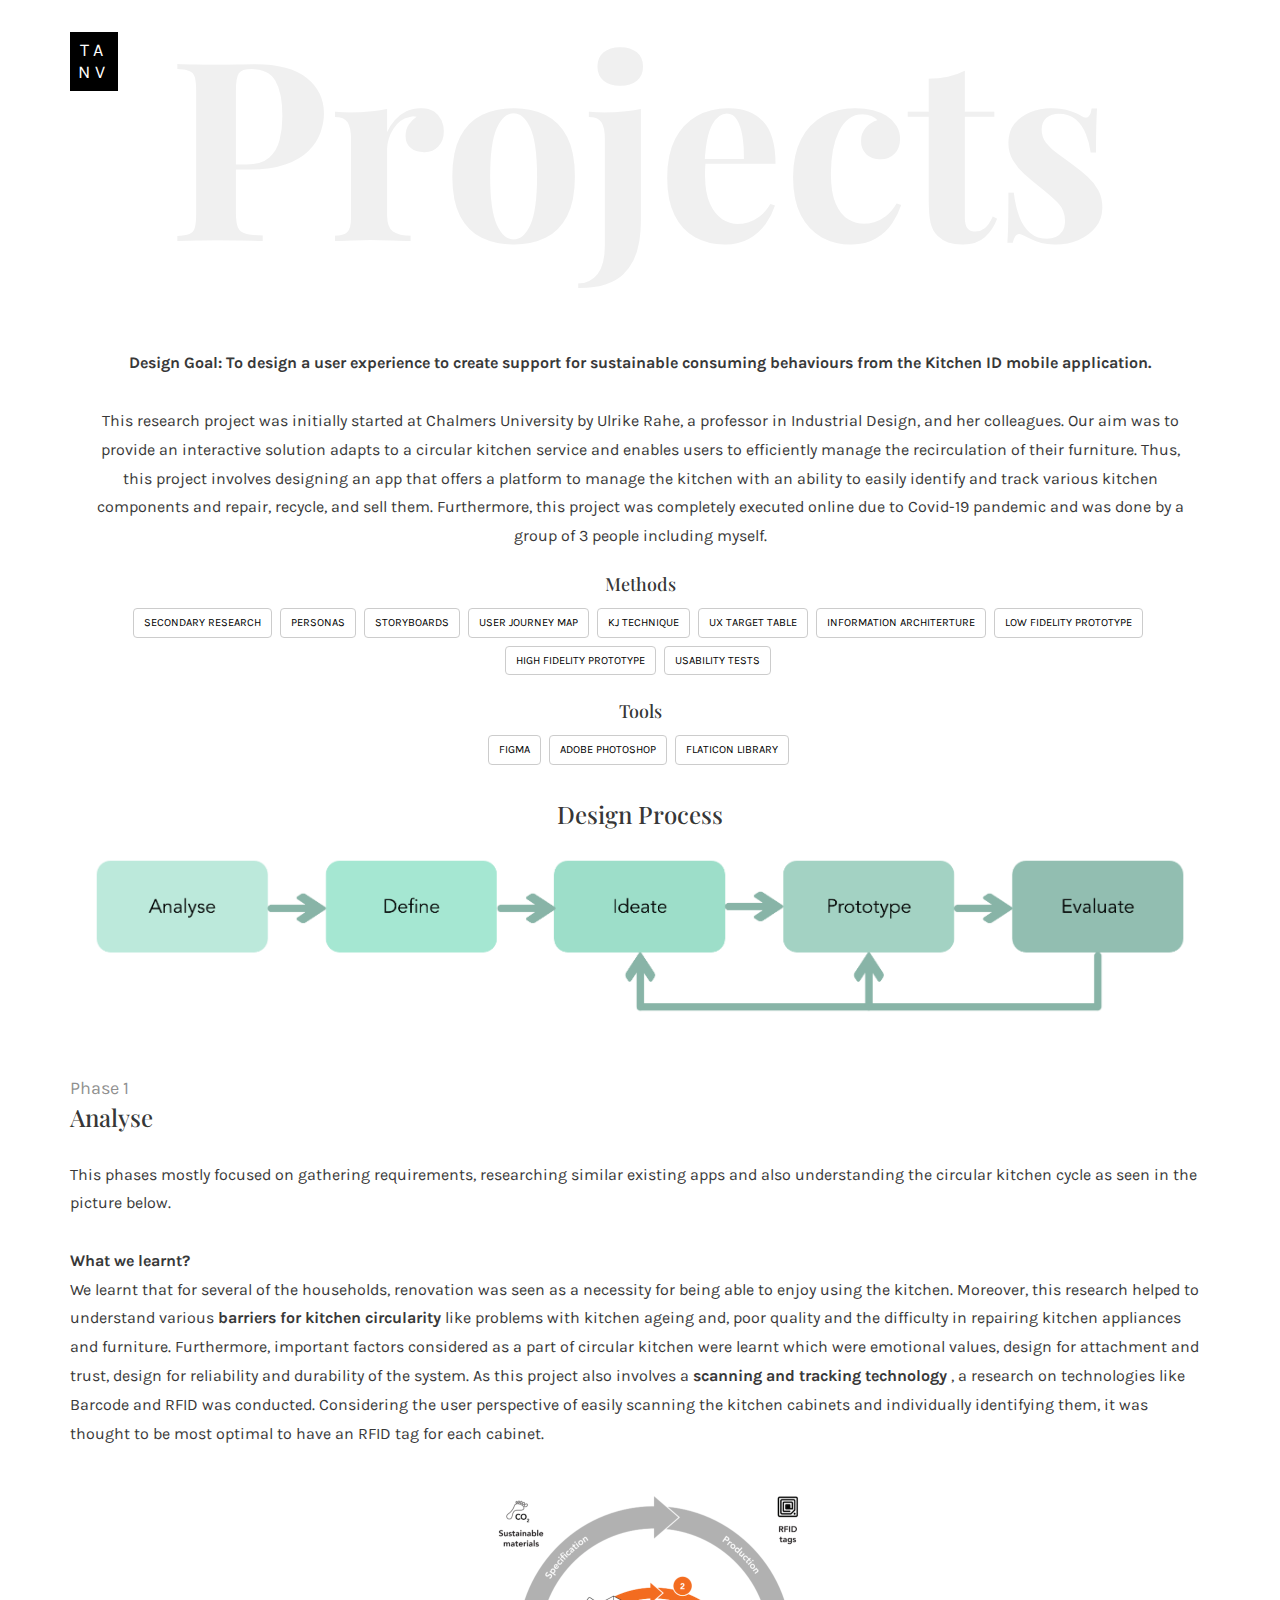
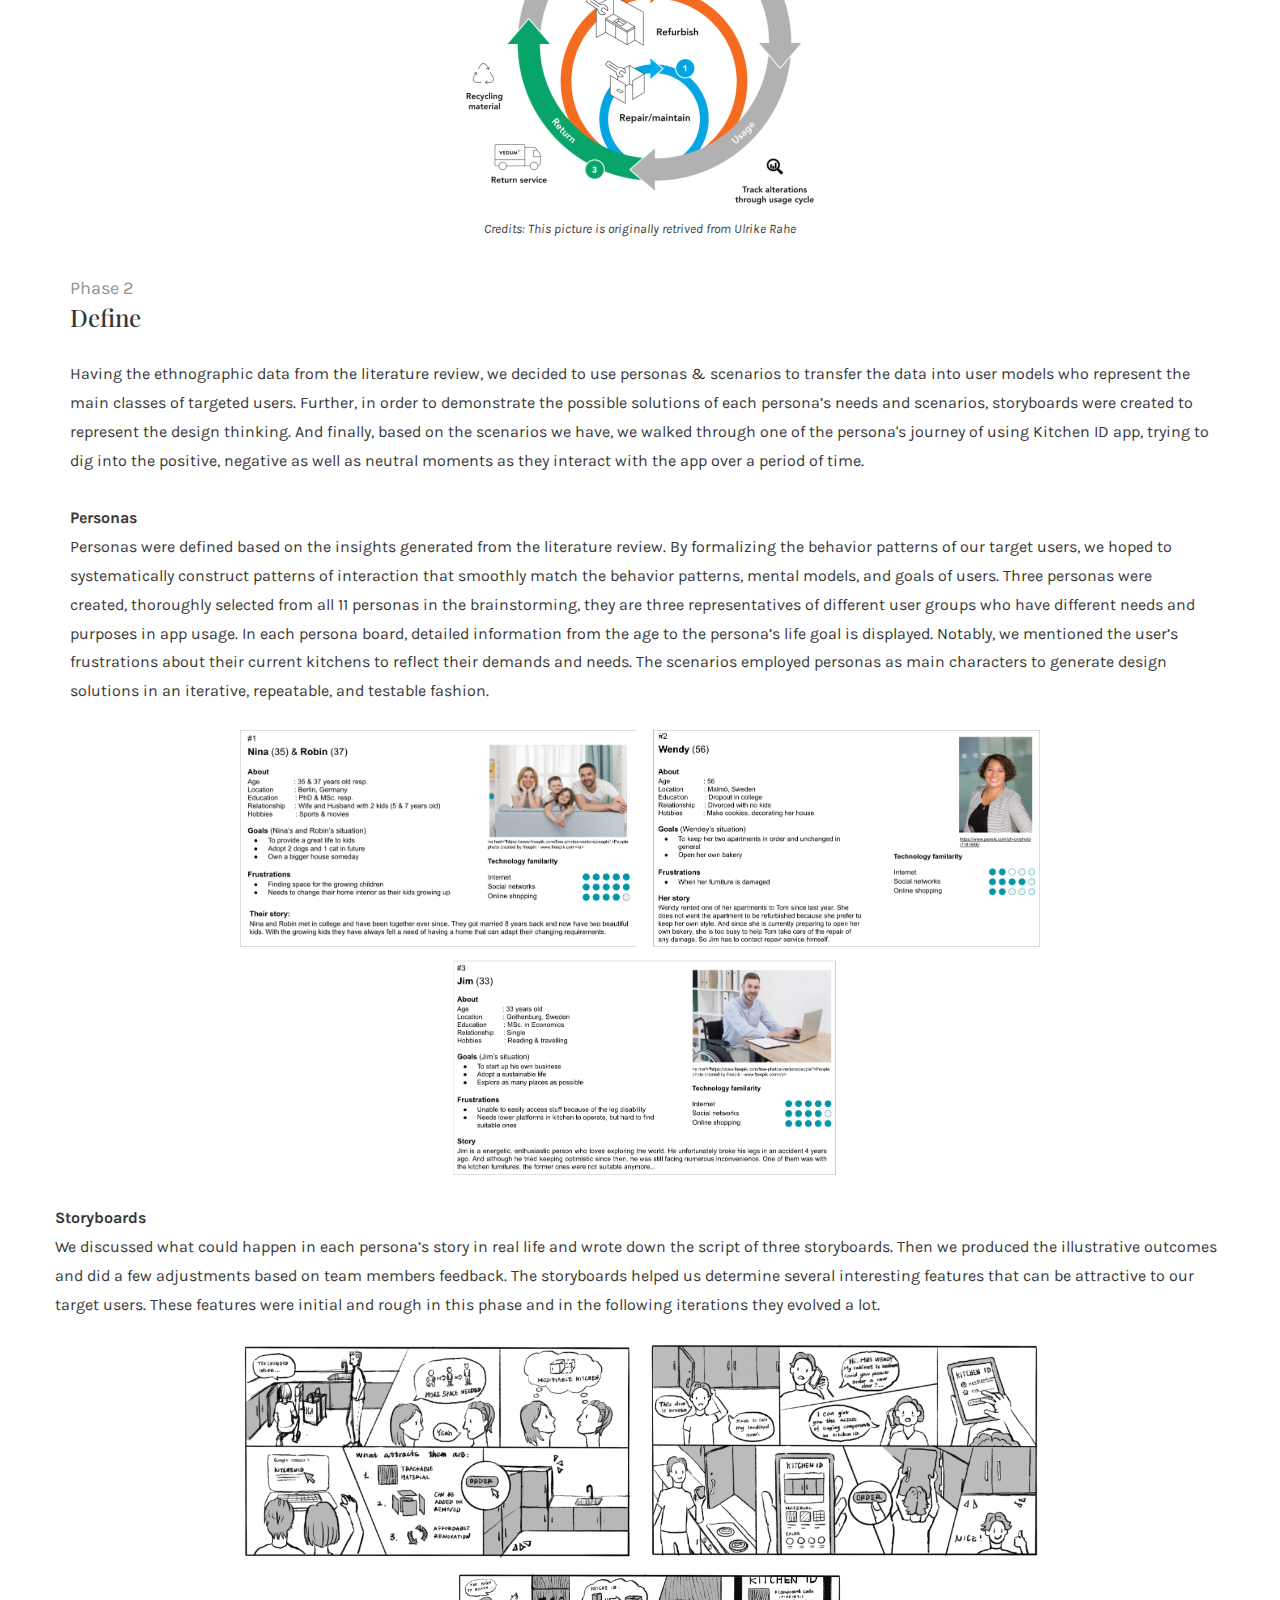
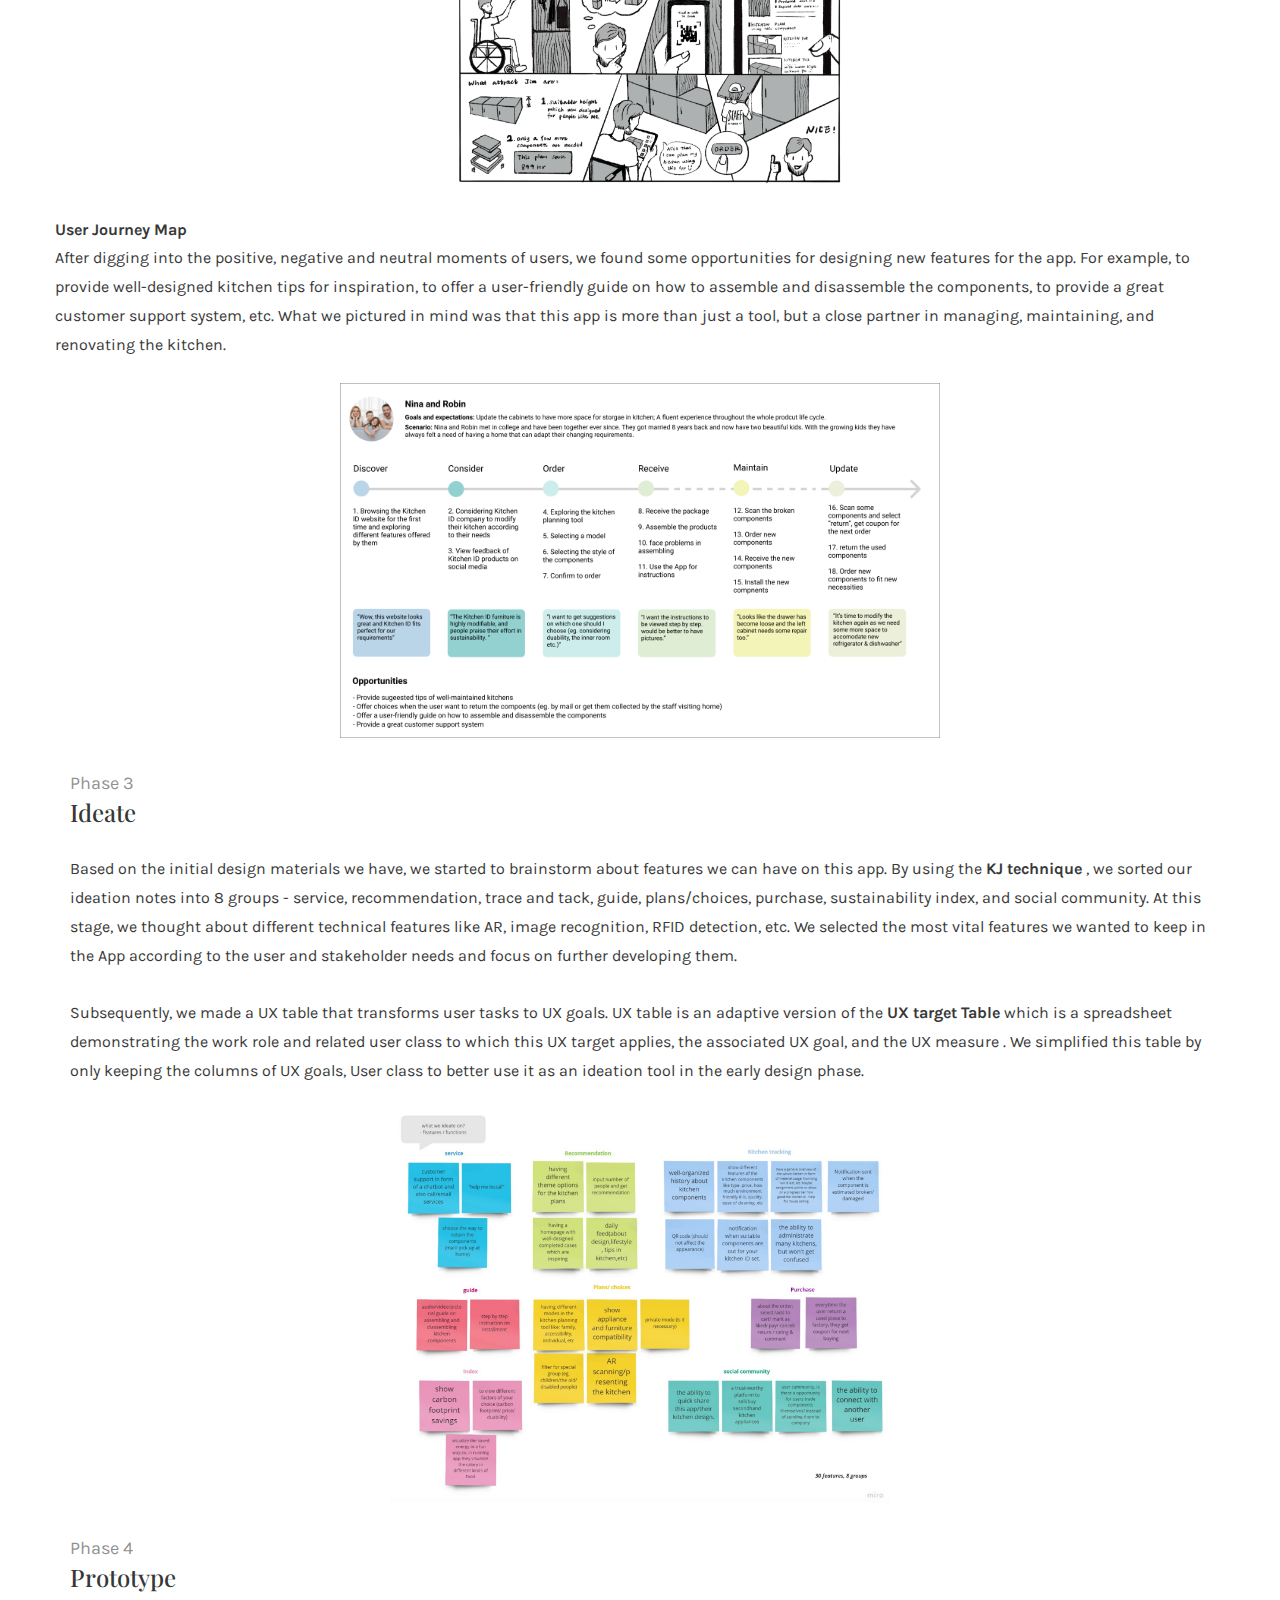
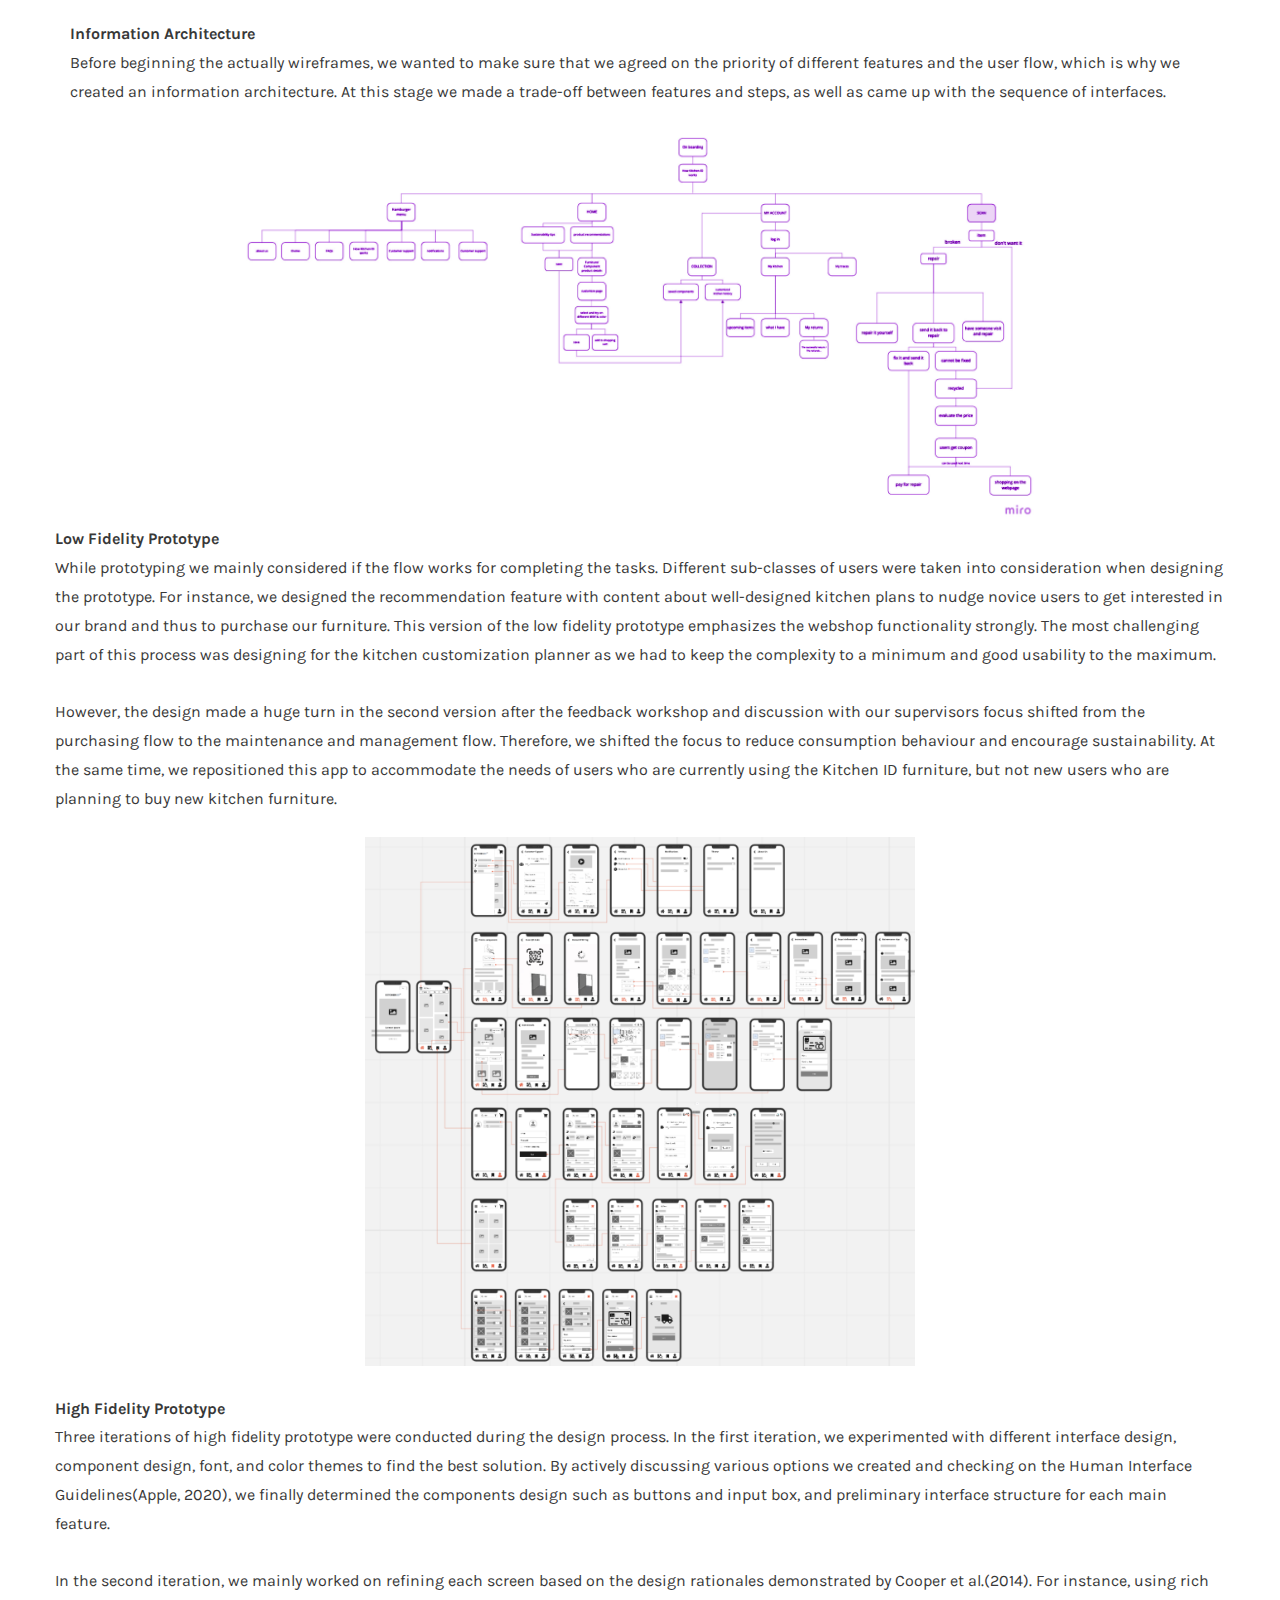
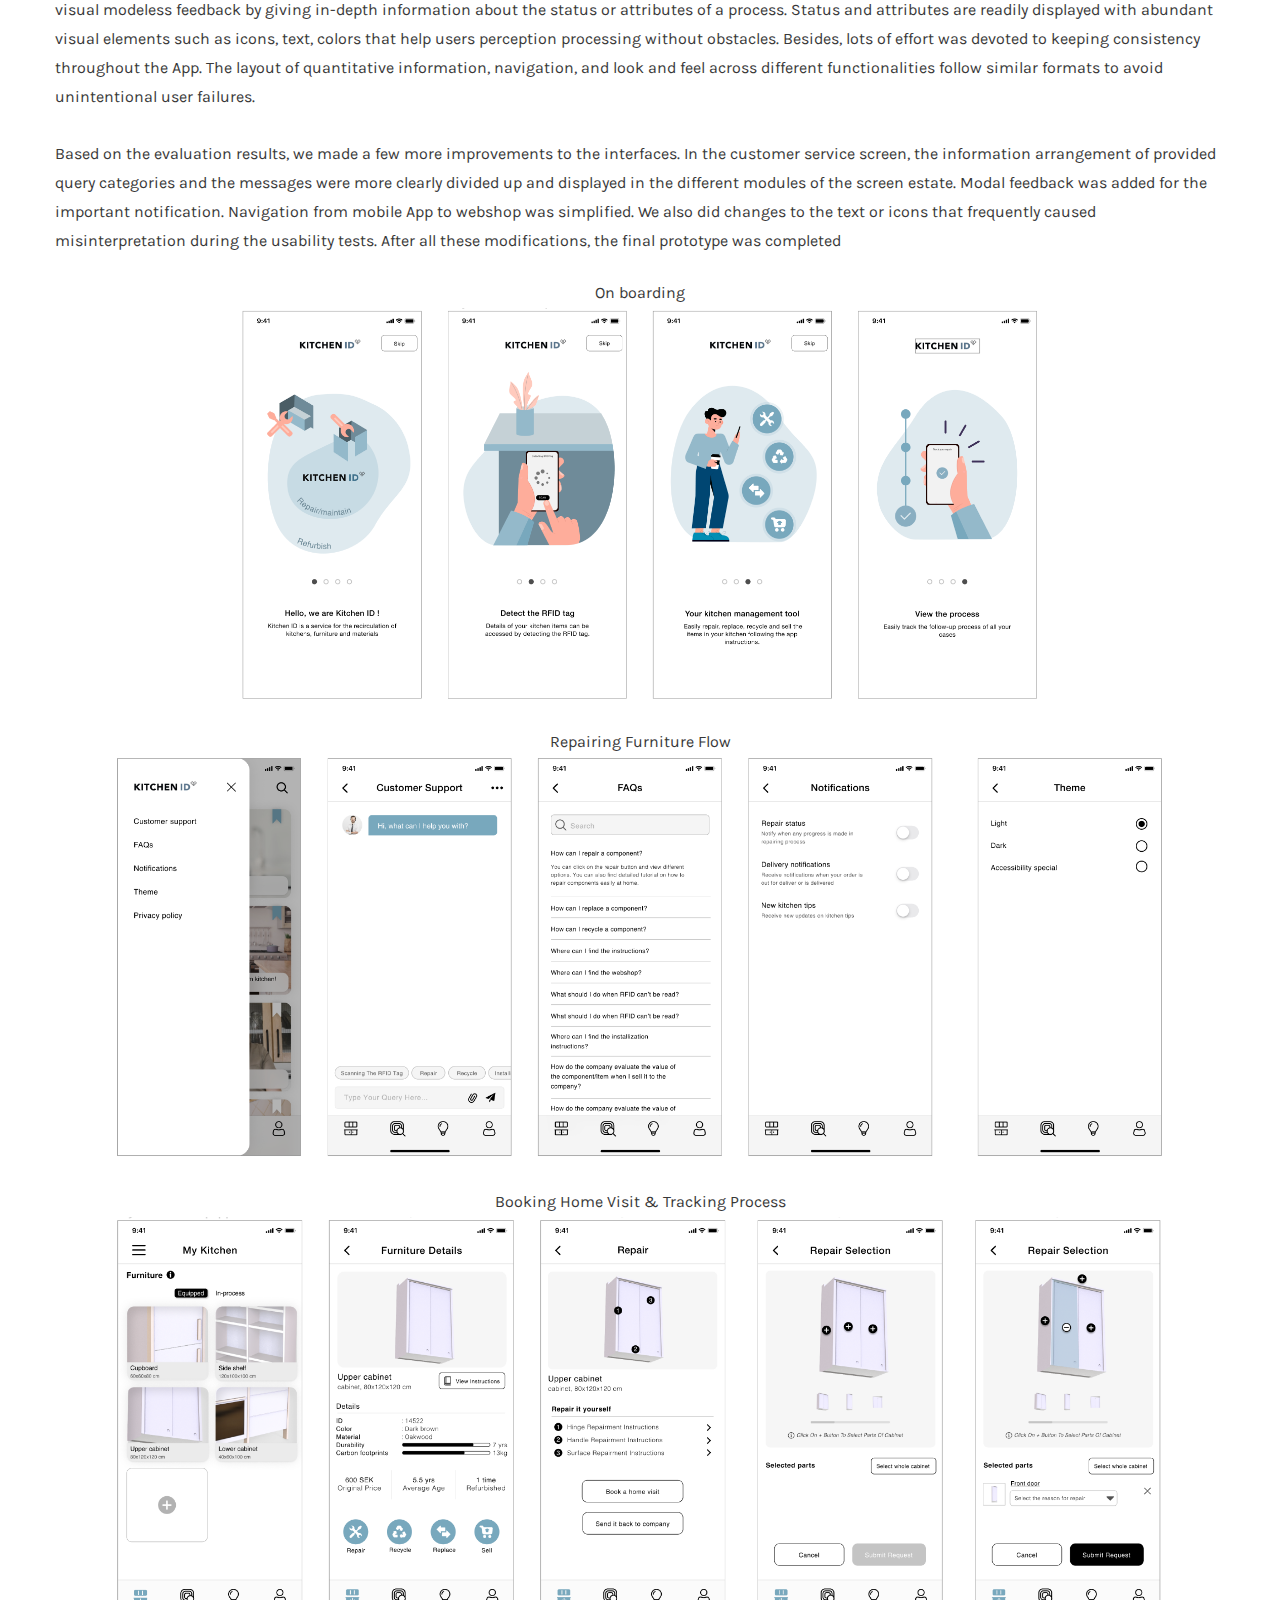
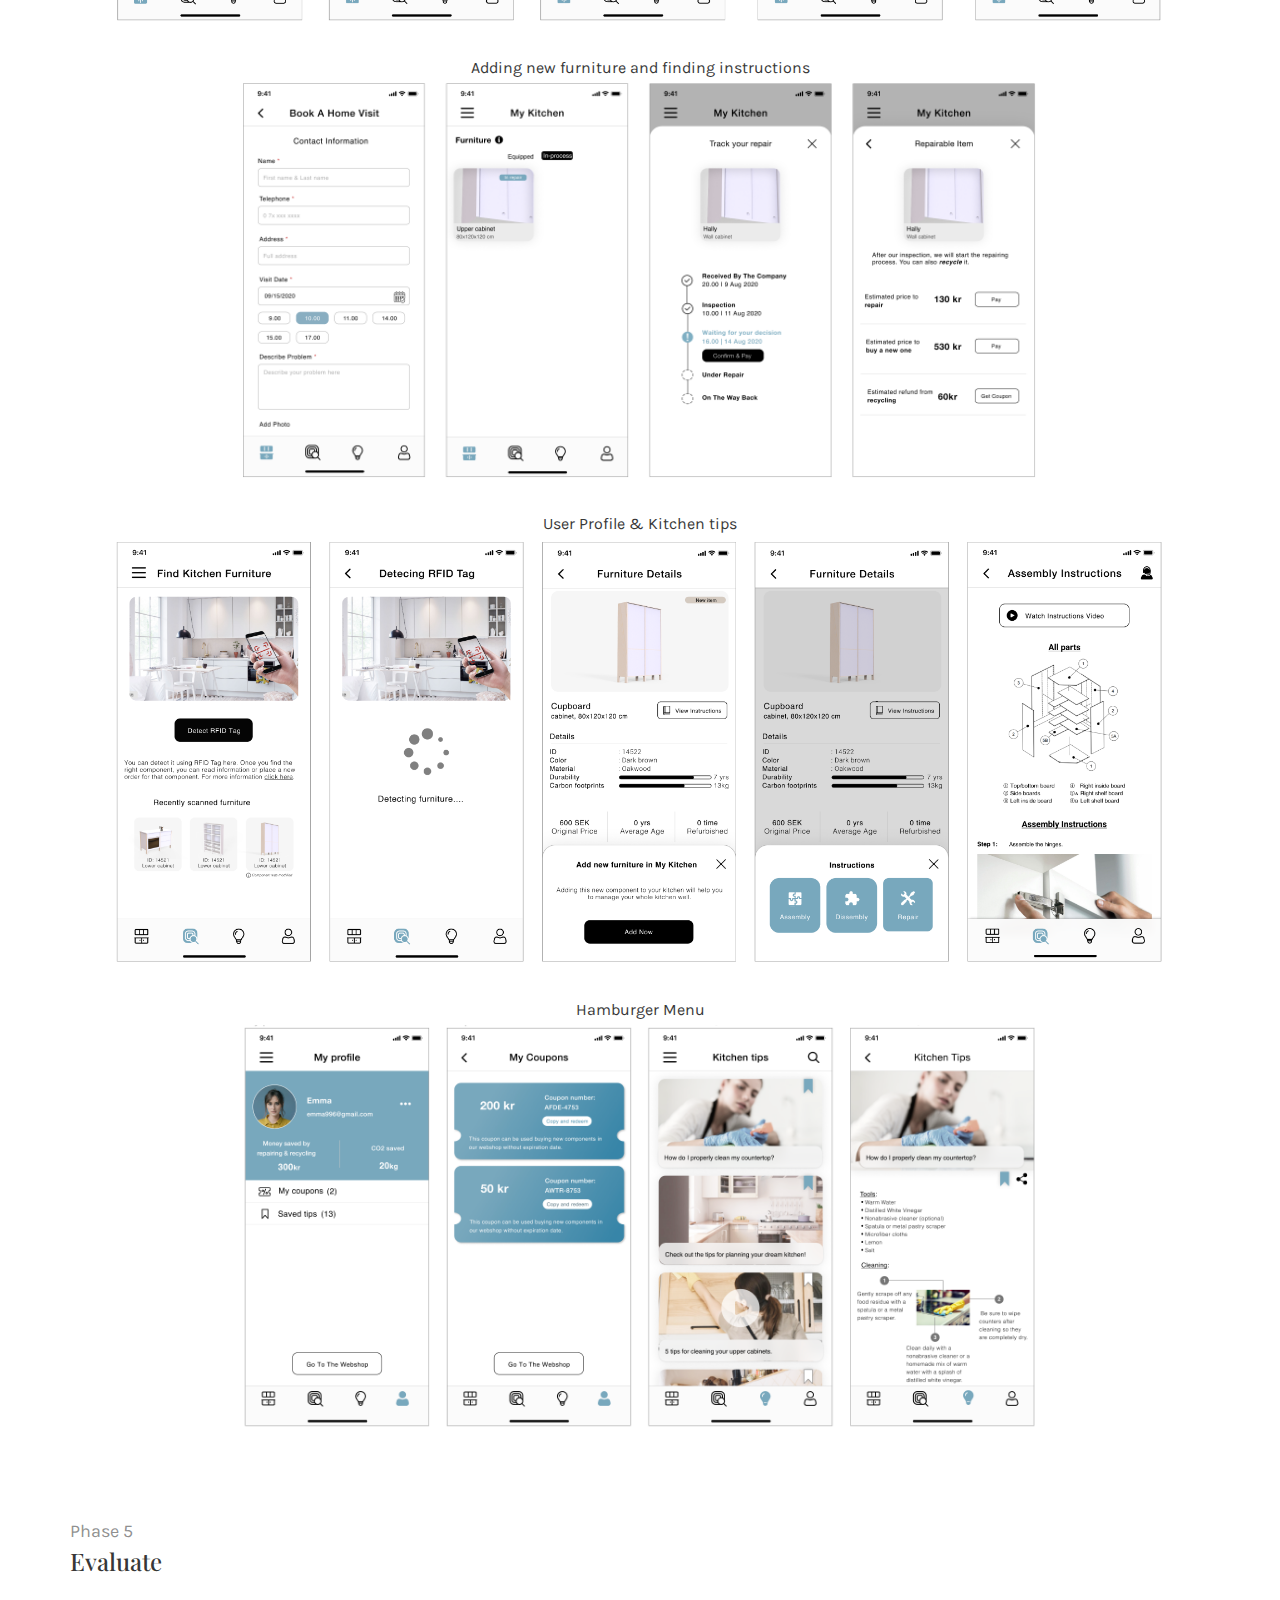
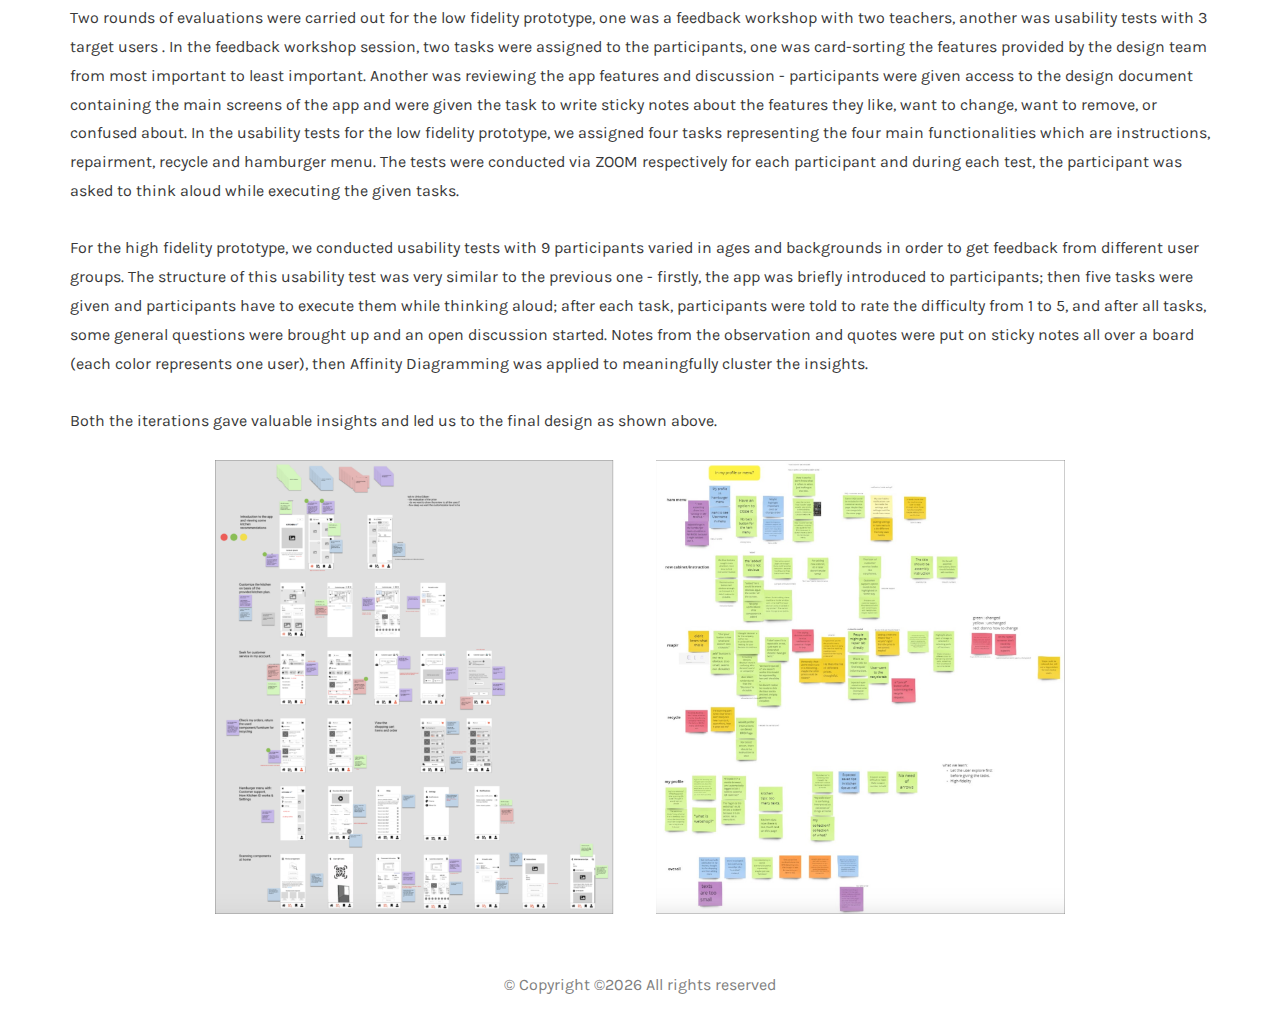
==== circularkitchen.html @ e6a9c895 "Website version 1" ====
<!DOCTYPE HTML>
<html>
	<head>
	<meta charset="utf-8">
	<meta http-equiv="X-UA-Compatible" content="IE=edge">
	<title>Circular Kitchen Project</title>
	<meta name="viewport" content="width=device-width, initial-scale=1">
	<meta name="description" content="" />
	<meta name="keywords" content="" />
	<meta name="author" content="" />

  <!-- Facebook and Twitter integration -->
	<meta property="og:title" content=""/>
	<meta property="og:image" content=""/>
	<meta property="og:url" content=""/>
	<meta property="og:site_name" content=""/>
	<meta property="og:description" content=""/>
	<meta name="twitter:title" content="" />
	<meta name="twitter:image" content="" />
	<meta name="twitter:url" content="" />
	<meta name="twitter:card" content="" />

	<!-- Place favicon.ico and apple-touch-icon.png in the root directory -->
	<link rel="shortcut icon" href="favicon.ico">

	<link href="https://fonts.googleapis.com/css?family=Karla:400,700" rel="stylesheet">
	<link href="https://fonts.googleapis.com/css?family=Playfair+Display:400,400i,700" rel="stylesheet">
	
	<!-- Animate.css -->
	<link rel="stylesheet" href="css/animate.css">
	<!-- Icomoon Icon Fonts-->
	<link rel="stylesheet" href="css/icomoon.css">
	<!-- Bootstrap  -->
	<link rel="stylesheet" href="css/bootstrap.css">
	<!-- Owl Carousel -->
	<link rel="stylesheet" href="css/owl.carousel.min.css">
	<link rel="stylesheet" href="css/owl.theme.default.min.css">
	<!-- Magnific Popup -->
	<link rel="stylesheet" href="css/magnific-popup.css">

	<link rel="stylesheet" href="css/style.css">


	<!-- Modernizr JS -->
	<script src="js/modernizr-2.6.2.min.js"></script>
	<!-- FOR IE9 below -->
	<!--[if lt IE 9]>
	<script src="js/respond.min.js"></script>
	<![endif]-->

	</head>
	<body style="background-color:white;"> 

	<!--nav id="colorlib-main-nav" role="navigation">
		<a href="#" class="js-colorlib-nav-toggle colorlib-nav-toggle active"><i></i></a>
		<div class="js-fullheight colorlib-table">
			<div class="colorlib-table-cell js-fullheight">
				<div class="row">
					<div class="col-md-12">
						<div class="form-group">
							<input type="text" class="form-control" id="search" placeholder="Enter any key to search...">
							<button type="submit" class="btn btn-primary"><i class="icon-search3"></i></button>
						</div>
					</div>
				</div>
				<div class="row">
					<div class="col-md-12">
						<ul>
							<li><a href="index.html">Home</a></li>
							<li><a href="services.html">Services</a></li>
							<li><a href="work.html">Work</a></li>
							<li class="active"><a href="blog.html">Blog</a></li>
							<li><a href="about.html">About</a></li>
							<li><a href="contact.html">Contact</a></li>
						</ul>
					</div>
				</div>
				<div class="row">
					<div class="col-md-12">
						<h2 class="head-title">Works</h2>
						<a href="images/work-1.jpg" class="gallery image-popup-link text-center" style="background-image: url(images/work-1.jpg);">
							<span><i class="icon-search3"></i></span>
						</a>
						<a href="images/work-2.jpg" class="gallery image-popup-link text-center" style="background-image: url(images/work-2.jpg);">
							<span><i class="icon-search3"></i></span>
						</a>
						<a href="images/work-3.jpg" class="gallery image-popup-link text-center" style="background-image: url(images/work-3.jpg);">
							<span><i class="icon-search3"></i></span>
						</a>
						<a href="images/work-4.jpg" class="gallery image-popup-link text-center" style="background-image: url(images/work-4.jpg);">
							<span><i class="icon-search3"></i></span>
						</a>
					</div>
				</div>
			</div>
		</div>
	</nav-->
	
	<div id="colorlib-page">
		<header>
			<div class="container">
				<div class="row">
					<div class="col-md-12">
						<div class="colorlib-navbar-brand">
							<a class="colorlib-logo" href="index.html"><span>Ta</span><span>Nv</span></a>
						</div>
						<!--a href="#" class="js-colorlib-nav-toggle colorlib-nav-toggle"><i></i></a-->
					</div>
				</div>
			</div>
		</header>
		
		<div id="colorlib-blog">
			<div class="container">
				<div class="row text-center">
					<h2 class="bold">Projects</h2>
				</div>
				<div class="row">
					<div class="col-md-12 col-md-offset-0 text-center animate-box intro-heading1">
						<span>Interaction Design Project</span>
						<h2>Mobile App Design for Circular Kitchen</h2>
						<font size="3px" color="#8B4789">	Group Project | Duration : 10 weeks</font>
					</div>
				</div>
				<font color="#383838">
				<div class="col-md-12 col-md-offset-0">
				<b>	<p style="text-align:center;">Design Goal: To design a user experience to create support for sustainable consuming behaviours from the Kitchen ID mobile application.</b>

<br><br>
					This research project was initially started at Chalmers University by Ulrike Rahe, a professor in Industrial Design, 
					and her colleagues. Our aim was to provide an interactive solution adapts to a circular kitchen service and enables 
					users to efficiently manage the recirculation of their furniture. Thus, this project involves designing an app that
					 offers a platform to manage the kitchen with an ability to easily identify and track various kitchen components and
					  repair, recycle, and sell them. Furthermore, this project was completely executed online due to Covid-19 pandemic and was done
					   by a group of 3 people including myself.<br></p>

				</div>
				<div class="clear"></div>
				<center>
				<h4>Methods </h4>
				<div class="tagcloud">
					<a class="tag-cloud-link"><font color="black">Secondary research</font></a>
					<a class="tag-cloud-link"><font color="black">Personas</font></a>
					<a class="tag-cloud-link"><font color="black">Storyboards</font></a>
					<a class="tag-cloud-link"><font color="black">User journey map</font></a>
					<a class="tag-cloud-link"><font color="black">KJ Technique</font></a>
					<a class="tag-cloud-link"><font color="black">UX target table</font></a>
					<a class="tag-cloud-link"><font color="black">Information architerture</font></a>
					<a class="tag-cloud-link"><font color="black">Low fidelity Prototype</font></a>
					<a class="tag-cloud-link"><font color="black">High fidelity Prototype</font></a>
					<a class="tag-cloud-link"><font color="black">Usability tests</font></a>
				  </div>
				  
				  <h4><br>	Tools </h4>
				  <div class="tagcloud">
					<a class="tag-cloud-link"><font color="black">Figma</font></a>
					<a class="tag-cloud-link"><font color="black">Adobe Photoshop</font></a>
					<a class="tag-cloud-link"><font color="black">Flaticon library</font></a>
				  </div>
				  </center>
				
						<div class="clear"></div>

				<center>
					<br>
					<h3> Design Process </h3>
				<img class="img-responsive" src="images/kitchenprocess.png"><br>
					</center>
					<div class="row">

				<div class="col-md-12 col-md-offset-0">
					
					<div class="desc">
						<br>
							<span>Phase 1</span>
							<h3>Analyse</h3>
						
						<p>
							This phases mostly focused on gathering requirements, researching similar existing apps and also understanding the circular
							 kitchen cycle as seen in the picture below.
<br><br>
<b>What we learnt?</b><br>
We learnt that for several of the households, renovation was seen as a necessity for being able to enjoy using the kitchen. Moreover, this research helped to 
understand various <b>barriers for kitchen circularity</b> like problems with kitchen ageing and, poor quality and the difficulty in repairing kitchen appliances and 
furniture. Furthermore, important factors considered as a part of circular kitchen were learnt which were emotional values,  
design for attachment and trust,  design for reliability and durability of the system.

As this project also involves a <b >scanning and tracking technology </b>, a research on technologies like Barcode and RFID was conducted. Considering the user perspective of 
easily scanning the kitchen cabinets and individually identifying 
 them, it was thought to be most optimal to have an RFID tag for each cabinet.
						</p>
						
					</div>
				</div>
				<div class="col-md-12 text-center col-md-offset-0">
				<div class="clear"></div>
						<center>
							<img width="350px" height="280px" class="img-responsive" src="images/circularcycle.png">
							<i><font size="2px">Credits: This picture is originally retrived from Ulrike Rahe</font></i><br>

						</center>
						</div>
					</div>

					<div class="row">

						<div class="col-md-12 col-md-offset-0">
							
							<div class="desc">
								<br>
									<span>Phase 2</span>
									<h3>Define</h3>
								
								<p>
									Having the ethnographic data from the literature review, we decided to use personas & 
									scenarios to transfer the data into user models who represent the main classes of targeted users. 
									Further, in order to demonstrate the possible solutions of each persona’s needs and scenarios, 
									storyboards were created to represent the design thinking. And finally, based on the scenarios we have, 
									we walked through one of the persona's journey of using Kitchen ID app, trying to dig into the positive,
									 negative as well as neutral moments as they interact with the app over a period of time.
<br><br>
<b>Personas</b><br>
Personas were defined based on the insights generated from the literature review. By formalizing the behavior patterns of our target users, 
we hoped to systematically construct patterns of interaction that smoothly match the behavior patterns, mental models, and goals of users. 
Three personas were created, thoroughly selected from all 11 personas in the brainstorming, they are three representatives of different user
 groups who have different needs and purposes in app usage. In each persona board, detailed information from the age to the persona’s life goal is
  displayed. Notably, we mentioned the user’s frustrations about their current kitchens to reflect their demands and needs. The scenarios employed 
  personas as main characters to generate design solutions in an iterative, repeatable, and testable fashion.
								</p>
								
							</div>
						</div>
						<div class="col-md-12 text-center col-md-offset-0">
						<div class="clear"></div>
								<center>
									<img width="800px" class="img-responsive" src="images/Personas.png">
									<br>
								</center>
								</div>
								<div class="clear"></div>

							<b>Storyboards</b><br>
							We discussed what could happen in each persona’s story in real life and wrote down the script of three storyboards. 
							Then we produced the illustrative outcomes and did a few adjustments based on team members feedback. The storyboards helped 
							us determine several interesting features that can be attractive to our target users. These features were initial and rough in 
							this phase and in the following iterations they evolved a lot.
								</p>
								<center>
									<img width="800px" class="img-responsive" src="images/Storyboards.png">
									<br>
								</center>
								<b>User Journey Map</b><br>
								After digging into the positive, negative and neutral moments of users, we found some opportunities for designing new features 
								for the app. For example, to provide well-designed kitchen tips for inspiration, to offer a user-friendly guide on how to assemble
								 and disassemble the components, to provide a great customer support system, etc. What we pictured in mind was that this app is more
								  than just a tool, but a close partner in managing, maintaining, and renovating the kitchen.
									</p>
									<center>
										<img width="600px" class="img-responsive" src="images/UserJourney.png">
									</center>


							</div>
				

							<div class="row">

								<div class="col-md-12 col-md-offset-0">
									
									<div class="desc">
										<br>
											<span>Phase 3</span>
											<h3>Ideate</h3>
										
										<p>
											Based on the initial design materials we have, we started to brainstorm about features we can have on this app. By using the <b>KJ technique</b> , we sorted 
											our ideation notes into 8 groups - service, recommendation, trace and tack, guide, plans/choices, purchase, sustainability index, and social community. At this 
											stage, we thought about different technical features like AR, image recognition, RFID detection, etc. We selected the most vital features we wanted to keep in the 
											App according to the user and stakeholder needs and focus on further developing them.
<br><br>
Subsequently, we made a UX table that transforms user tasks to UX goals. UX table is an adaptive version of the <b> UX target Table </b> which is a spreadsheet demonstrating the work role and related user class to 
which this UX target applies, the associated UX goal, and the UX measure . We simplified this table by only keeping the columns of UX goals, User class to better use it as an ideation tool in the early design phase.
										</p>
										
									</div>
								</div>
								<div class="col-md-12 text-center col-md-offset-0">
								<div class="clear"></div>
										<center>
											<img width="500px" class="img-responsive" src="images/Ideation.png">
										</center>
										</div>
									</div>

									<div class="row">

										<div class="col-md-12 col-md-offset-0">
											
											<div class="desc">
												<br>
													<span>Phase 4</span>
													<h3>Prototype</h3>
												
												<p>
													<b>Information Architecture</b><br>
Before beginning the actually wireframes, we wanted to make sure that we agreed on the priority of different features and the user flow, which 
is why we created an information architecture. At this stage we made a trade-off between features and steps, as well as came up with the sequence of interfaces.
												</p>
												
											</div>
										</div>
										<div class="col-md-12 text-center col-md-offset-0">
										<div class="clear"></div>
												<center>
													<img width="800px" class="img-responsive" src="images/InformationArchitecture.png">
												</center>
												</div>

												<b>Low Fidelity Prototype</b><br>
												
While prototyping we mainly considered if the flow works for completing the tasks. Different sub-classes of users were taken into consideration when designing the prototype.
 For instance, we designed the recommendation feature with content about well-designed kitchen plans to nudge novice users to get interested in our brand and thus to purchase our 
 furniture. This version of the low fidelity prototype emphasizes the webshop functionality strongly. The most challenging part of this process was designing for the kitchen customization
  planner as we had to keep the complexity to a minimum and good usability to the maximum.
<br><br>
However, the design made a huge turn in the second version after the feedback workshop and discussion with our supervisors focus shifted from the purchasing flow to the maintenance and management 
flow. Therefore, we shifted the focus to reduce consumption behaviour and encourage sustainability. At the same time, we repositioned this app to accommodate the needs of users who are currently using 
the Kitchen ID furniture, but not new users who are planning to buy new kitchen furniture.
													</p>
													<center>
														<img width="550px" class="img-responsive" src="images/LowFidelity.png">
														<br>
													</center>

													<b>High Fidelity Prototype</b><br>
												
													Three iterations of high fidelity prototype were conducted during the design process. In the first iteration, we experimented with different interface design,
													 component design, font, and color themes to find the best solution. By actively discussing various options we created and checking on the Human Interface Guidelines(Apple, 2020),
													  we finally determined the components design such as buttons and input box, and preliminary interface structure for each main feature.
													  <br><br>
													In the second iteration, we mainly worked on refining each screen based on the design rationales demonstrated by Cooper et al.(2014). For instance, using rich visual modeless 
													feedback by giving in-depth information about the status or attributes of a process. Status and attributes are readily displayed with abundant visual elements such as icons, text, colors 
													that help users perception processing without obstacles. Besides, lots of effort was devoted to keeping consistency throughout the App. The layout of quantitative information, navigation, and 
													look and feel across different functionalities follow similar formats to avoid unintentional user failures.
													<br><br>
													Based on the evaluation results, we made a few more improvements to the interfaces. In the customer service screen, the information arrangement of provided query categories and the messages were 
													more clearly divided up and displayed in the different modules of the screen estate. Modal feedback was added for the important notification. Navigation from mobile App to webshop was simplified. We 
													also did changes to the text or icons that frequently caused misinterpretation during the usability tests. After all these modifications, the final prototype was completed


													</p>
													<center>
														On boarding
														<img width="800px" class="img-responsive" src="images/P1.png"><br>

														Repairing Furniture Flow
														<img width="1050px" class="img-responsive" src="images/P2.png"><br>

														Booking Home Visit & Tracking Process
														<img width="1050px" class="img-responsive" src="images/P3.png"><br>

														Adding new furniture and finding instructions
														<img width="800px" class="img-responsive" src="images/P4.png"><br>

														User Profile & Kitchen tips
														<img width="1050px" class="img-responsive" src="images/P5.png"><br>

														Hamburger Menu
														<img width="800px" class="img-responsive" src="images/P6.png"><br>

														<br>
													</center>
													

											</div>

											<div class="row">

												<div class="col-md-12 col-md-offset-0">
													
													<div class="desc">
														<br>
															<span>Phase 5</span>
															<h3>Evaluate</h3>
														
														<p>
															Two rounds of evaluations were carried out for the low fidelity prototype, one was a feedback workshop
															 with two teachers, another was usability tests with 3 target users . In the feedback workshop session,
															  two tasks were assigned to the participants, one was card-sorting the features provided by the design team 
															  from most important to least important. Another was reviewing the app features and discussion - participants
															   were given access to the design document containing the main screens of the app and were given the task to write sticky 
															   notes about the features they like, want to change, want to remove, or confused about. In the usability tests for the low fidelity 
															   prototype, we assigned four tasks representing the four main functionalities which are instructions, repairment, recycle and hamburger 
															   menu. The tests were conducted via ZOOM respectively for each participant and during each test, the participant was asked to think aloud 
															   while executing the given tasks.
															   <br><br>
For the high fidelity prototype, we conducted usability tests with 9 participants varied in ages and backgrounds in order to get feedback from different user groups. The structure of this usability 
test was very similar to the previous one - firstly, the app was briefly introduced to participants; then five tasks were given and participants have to execute them while thinking aloud; after each task, 
participants were told to rate the difficulty from 1 to 5, and after all tasks, some general questions were brought up and an open discussion started. Notes from the observation and quotes were put on sticky
 notes all over a board (each color represents one user), then Affinity Diagramming was applied to meaningfully cluster the insights.
 <br><br>
Both the iterations gave valuable insights and led us to the final design as shown above.
				</p>
														
													</div>
												</div>
												<div class="col-md-12 text-center col-md-offset-0">
												<div class="clear"></div>
														<center>
															<img width="850px" class="img-responsive" src="images/E.png">
														</center>
														</div>
													</div>
				
				</font>

					<div class="row">
						<div class="col-md-12 text-center">
							<p>
								<br><br>
								&copy;
Copyright &copy;<script>document.write(new Date().getFullYear());</script> All rights reserved </a>
							</p>
						</div>
					</div>
				</div>
			</div>
		</footer>
	
	</div>

	<!-- jQuery -->
	<script src="js/jquery.min.js"></script>
	<!-- jQuery Easing -->
	<script src="js/jquery.easing.1.3.js"></script>
	<!-- Bootstrap -->
	<script src="js/bootstrap.min.js"></script>
	<!-- Waypoints -->
	<script src="js/jquery.waypoints.min.js"></script>
	<!-- Owl Carousel -->
	<script src="js/owl.carousel.min.js"></script>
	<!-- Magnific Popup -->
	<script src="js/jquery.magnific-popup.min.js"></script>
	<script src="js/magnific-popup-options.js"></script>

	<!-- Main JS (Do not remove) -->
	<script src="js/main.js"></script>

	</body>
</html>
---- css/icomoon.css ----
@font-face {
  font-family: 'icomoon';
  src:  url('fonts/icomoon.eot?tmere9');
  src:  url('fonts/icomoon.eot?tmere9#iefix') format('embedded-opentype'),
    url('fonts/icomoon.ttf?tmere9') format('truetype'),
    url('fonts/icomoon.woff?tmere9') format('woff'),
    url('fonts/icomoon.svg?tmere9#icomoon') format('svg');
  font-weight: normal;
  font-style: normal;
}

[class^="icon-"], [class*=" icon-"] {
  /* use !important to prevent issues with browser extensions that change fonts */
  font-family: 'icomoon' !important;
  speak: none;
  font-style: normal;
  font-weight: normal;
  font-variant: normal;
  text-transform: none;
  line-height: 1;

  /* Better Font Rendering =========== */
  -webkit-font-smoothing: antialiased;
  -moz-osx-font-smoothing: grayscale;
}

.icon-activity:before {
  content: "\e900";
}
.icon-airplay:before {
  content: "\e901";
}
.icon-alert-circle:before {
  content: "\e902";
}
.icon-alert-octagon:before {
  content: "\e903";
}
.icon-alert-triangle:before {
  content: "\e904";
}
.icon-align-center:before {
  content: "\e905";
}
.icon-align-justify:before {
  content: "\e906";
}
.icon-align-left:before {
  content: "\e907";
}
.icon-align-right:before {
  content: "\e908";
}
.icon-anchor:before {
  content: "\e909";
}
.icon-aperture:before {
  content: "\e90a";
}
.icon-arrow-down3:before {
  content: "\e90b";
}
.icon-arrow-down-circle:before {
  content: "\e90c";
}
.icon-arrow-down-left3:before {
  content: "\e90d";
}
.icon-arrow-down-right3:before {
  content: "\e90e";
}
.icon-arrow-left3:before {
  content: "\e90f";
}
.icon-arrow-left-circle:before {
  content: "\e910";
}
.icon-arrow-right3:before {
  content: "\e911";
}
.icon-arrow-right-circle:before {
  content: "\e912";
}
.icon-arrow-up3:before {
  content: "\e913";
}
.icon-arrow-up-circle:before {
  content: "\e914";
}
.icon-arrow-up-left3:before {
  content: "\e915";
}
.icon-arrow-up-right3:before {
  content: "\e916";
}
.icon-at-sign:before {
  content: "\e917";
}
.icon-award:before {
  content: "\e918";
}
.icon-bar-chart:before {
  content: "\e919";
}
.icon-bar-chart-2:before {
  content: "\e91a";
}
.icon-battery:before {
  content: "\e91b";
}
.icon-battery-charging:before {
  content: "\e91c";
}
.icon-bell2:before {
  content: "\e91d";
}
.icon-bell-off:before {
  content: "\e91e";
}
.icon-bluetooth:before {
  content: "\e91f";
}
.icon-bold2:before {
  content: "\e920";
}
.icon-book2:before {
  content: "\e921";
}
.icon-book-open:before {
  content: "\e922";
}
.icon-bookmark2:before {
  content: "\e923";
}
.icon-box:before {
  content: "\e924";
}
.icon-briefcase2:before {
  content: "\e925";
}
.icon-calendar2:before {
  content: "\e926";
}
.icon-camera2:before {
  content: "\e927";
}
.icon-camera-off:before {
  content: "\e928";
}
.icon-cast:before {
  content: "\e929";
}
.icon-check:before {
  content: "\e92a";
}
.icon-check-circle:before {
  content: "\e92b";
}
.icon-check-square:before {
  content: "\e92c";
}
.icon-chevron-down:before {
  content: "\e92d";
}
.icon-chevron-left:before {
  content: "\e92e";
}
.icon-chevron-right:before {
  content: "\e92f";
}
.icon-chevron-up:before {
  content: "\e930";
}
.icon-chevrons-down:before {
  content: "\e931";
}
.icon-chevrons-left:before {
  content: "\e932";
}
.icon-chevrons-right:before {
  content: "\e933";
}
.icon-chevrons-up:before {
  content: "\e934";
}
.icon-chrome2:before {
  content: "\e935";
}
.icon-circle:before {
  content: "\e936";
}
.icon-clipboard2:before {
  content: "\e937";
}
.icon-clock3:before {
  content: "\e938";
}
.icon-cloud2:before {
  content: "\e939";
}
.icon-cloud-drizzle:before {
  content: "\e93a";
}
.icon-cloud-lightning:before {
  content: "\e93b";
}
.icon-cloud-off:before {
  content: "\e93c";
}
.icon-cloud-rain:before {
  content: "\e93d";
}
.icon-cloud-snow:before {
  content: "\e93e";
}
.icon-code:before {
  content: "\e93f";
}
.icon-codepen2:before {
  content: "\e940";
}
.icon-command2:before {
  content: "\e941";
}
.icon-compass3:before {
  content: "\e942";
}
.icon-copy2:before {
  content: "\e943";
}
.icon-corner-down-left:before {
  content: "\e944";
}
.icon-corner-down-right:before {
  content: "\e945";
}
.icon-corner-left-down:before {
  content: "\e946";
}
.icon-corner-left-up:before {
  content: "\e947";
}
.icon-corner-right-down:before {
  content: "\e948";
}
.icon-corner-right-up:before {
  content: "\e949";
}
.icon-corner-up-left:before {
  content: "\e94a";
}
.icon-corner-up-right:before {
  content: "\e94b";
}
.icon-cpu:before {
  content: "\e94c";
}
.icon-credit-card2:before {
  content: "\e94d";
}
.icon-crop2:before {
  content: "\e94e";
}
.icon-crosshair:before {
  content: "\e94f";
}
.icon-database2:before {
  content: "\e950";
}
.icon-delete:before {
  content: "\e951";
}
.icon-disc:before {
  content: "\e952";
}
.icon-dollar-sign:before {
  content: "\e953";
}
.icon-download4:before {
  content: "\e954";
}
.icon-download-cloud:before {
  content: "\e955";
}
.icon-droplet2:before {
  content: "\e956";
}
.icon-edit:before {
  content: "\e957";
}
.icon-edit-2:before {
  content: "\e958";
}
.icon-edit-3:before {
  content: "\e959";
}
.icon-external-link:before {
  content: "\e95a";
}
.icon-eye2:before {
  content: "\e95b";
}
.icon-eye-off:before {
  content: "\e95c";
}
.icon-facebook3:before {
  content: "\e95d";
}
.icon-fast-forward:before {
  content: "\e95e";
}
.icon-feather:before {
  content: "\e95f";
}
.icon-file:before {
  content: "\e960";
}
.icon-file-minus:before {
  content: "\e961";
}
.icon-file-plus:before {
  content: "\e962";
}
.icon-file-text3:before {
  content: "\e963";
}
.icon-film2:before {
  content: "\e964";
}
.icon-filter2:before {
  content: "\e965";
}
.icon-flag2:before {
  content: "\e966";
}
.icon-folder2:before {
  content: "\e967";
}
.icon-folder-minus2:before {
  content: "\e968";
}
.icon-folder-plus2:before {
  content: "\e969";
}
.icon-git-branch:before {
  content: "\e96a";
}
.icon-git-commit:before {
  content: "\e96b";
}
.icon-git-merge:before {
  content: "\e96c";
}
.icon-git-pull-request:before {
  content: "\e96d";
}
.icon-github2:before {
  content: "\e96e";
}
.icon-gitlab:before {
  content: "\e96f";
}
.icon-globe:before {
  content: "\e970";
}
.icon-grid:before {
  content: "\e971";
}
.icon-hard-drive:before {
  content: "\e972";
}
.icon-hash:before {
  content: "\e973";
}
.icon-headphones2:before {
  content: "\e974";
}
.icon-heart2:before {
  content: "\e975";
}
.icon-help-circle:before {
  content: "\e976";
}
.icon-home4:before {
  content: "\e977";
}
.icon-image2:before {
  content: "\e978";
}
.icon-inbox:before {
  content: "\e979";
}
.icon-info2:before {
  content: "\e97a";
}
.icon-instagram2:before {
  content: "\e97b";
}
.icon-italic2:before {
  content: "\e97c";
}
.icon-layers:before {
  content: "\e97d";
}
.icon-layout:before {
  content: "\e97e";
}
.icon-life-buoy:before {
  content: "\e97f";
}
.icon-link2:before {
  content: "\e980";
}
.icon-link-2:before {
  content: "\e981";
}
.icon-linkedin3:before {
  content: "\e982";
}
.icon-list3:before {
  content: "\e983";
}
.icon-loader:before {
  content: "\e984";
}
.icon-lock2:before {
  content: "\e985";
}
.icon-log-in:before {
  content: "\e986";
}
.icon-log-out:before {
  content: "\e987";
}
.icon-mail5:before {
  content: "\e988";
}
.icon-map3:before {
  content: "\e989";
}
.icon-map-pin:before {
  content: "\e98a";
}
.icon-maximize:before {
  content: "\e98b";
}
.icon-maximize-2:before {
  content: "\e98c";
}
.icon-menu5:before {
  content: "\e98d";
}
.icon-message-circle:before {
  content: "\e98e";
}
.icon-message-square:before {
  content: "\e98f";
}
.icon-mic2:before {
  content: "\e990";
}
.icon-mic-off:before {
  content: "\e991";
}
.icon-minimize:before {
  content: "\e992";
}
.icon-minimize-2:before {
  content: "\e993";
}
.icon-minus2:before {
  content: "\e994";
}
.icon-minus-circle:before {
  content: "\e995";
}
.icon-minus-square:before {
  content: "\e996";
}
.icon-monitor:before {
  content: "\e997";
}
.icon-moon:before {
  content: "\e998";
}
.icon-more-horizontal:before {
  content: "\e999";
}
.icon-more-vertical:before {
  content: "\e99a";
}
.icon-move:before {
  content: "\e99b";
}
.icon-music2:before {
  content: "\e99c";
}
.icon-navigation:before {
  content: "\e99d";
}
.icon-navigation-2:before {
  content: "\e99e";
}
.icon-octagon:before {
  content: "\e99f";
}
.icon-package:before {
  content: "\e9a0";
}
.icon-paperclip:before {
  content: "\e9a1";
}
.icon-pause3:before {
  content: "\e9a2";
}
.icon-pause-circle:before {
  content: "\e9a3";
}
.icon-percent:before {
  content: "\e9a4";
}
.icon-phone2:before {
  content: "\e9a5";
}
.icon-phone-call:before {
  content: "\e9a6";
}
.icon-phone-forwarded:before {
  content: "\e9a7";
}
.icon-phone-incoming:before {
  content: "\e9a8";
}
.icon-phone-missed:before {
  content: "\e9a9";
}
.icon-phone-off:before {
  content: "\e9aa";
}
.icon-phone-outgoing:before {
  content: "\e9ab";
}
.icon-pie-chart2:before {
  content: "\e9ac";
}
.icon-play4:before {
  content: "\e9ad";
}
.icon-play-circle:before {
  content: "\e9ae";
}
.icon-plus2:before {
  content: "\e9af";
}
.icon-plus-circle:before {
  content: "\e9b0";
}
.icon-plus-square:before {
  content: "\e9b1";
}
.icon-pocket:before {
  content: "\e9b2";
}
.icon-power2:before {
  content: "\e9b3";
}
.icon-printer2:before {
  content: "\e9b4";
}
.icon-radio:before {
  content: "\e9b5";
}
.icon-refresh-ccw:before {
  content: "\e9b6";
}
.icon-refresh-cw:before {
  content: "\e9b7";
}
.icon-repeat:before {
  content: "\e9b8";
}
.icon-rewind:before {
  content: "\e9b9";
}
.icon-rotate-ccw:before {
  content: "\e9ba";
}
.icon-rotate-cw:before {
  content: "\e9bb";
}
.icon-rss3:before {
  content: "\e9bc";
}
.icon-save:before {
  content: "\e9bd";
}
.icon-scissors2:before {
  content: "\e9be";
}
.icon-search2:before {
  content: "\e9bf";
}
.icon-send:before {
  content: "\e9c0";
}
.icon-server:before {
  content: "\e9c1";
}
.icon-settings:before {
  content: "\e9c2";
}
.icon-share3:before {
  content: "\e9c3";
}
.icon-share-2:before {
  content: "\e9c4";
}
.icon-shield2:before {
  content: "\e9c5";
}
.icon-shield-off:before {
  content: "\e9c6";
}
.icon-shopping-bag:before {
  content: "\e9c7";
}
.icon-shopping-cart:before {
  content: "\e9c8";
}
.icon-shuffle2:before {
  content: "\e9c9";
}
.icon-sidebar:before {
  content: "\e9ca";
}
.icon-skip-back:before {
  content: "\e9cb";
}
.icon-skip-forward:before {
  content: "\e9cc";
}
.icon-slack:before {
  content: "\e9cd";
}
.icon-slash:before {
  content: "\e9ce";
}
.icon-sliders:before {
  content: "\e9cf";
}
.icon-smartphone:before {
  content: "\e9d0";
}
.icon-speaker:before {
  content: "\e9d1";
}
.icon-square:before {
  content: "\e9d2";
}
.icon-star:before {
  content: "\e9d3";
}
.icon-stop-circle:before {
  content: "\e9d4";
}
.icon-sun2:before {
  content: "\e9d5";
}
.icon-sunrise:before {
  content: "\e9d6";
}
.icon-sunset:before {
  content: "\e9d7";
}
.icon-tablet2:before {
  content: "\e9d8";
}
.icon-tag:before {
  content: "\e9d9";
}
.icon-target2:before {
  content: "\e9da";
}
.icon-terminal2:before {
  content: "\e9db";
}
.icon-thermometer:before {
  content: "\e9dc";
}
.icon-thumbs-down:before {
  content: "\e9dd";
}
.icon-thumbs-up:before {
  content: "\e9de";
}
.icon-toggle-left:before {
  content: "\e9df";
}
.icon-toggle-right:before {
  content: "\e9e0";
}
.icon-trash:before {
  content: "\e9e1";
}
.icon-trash-2:before {
  content: "\e9e2";
}
.icon-trending-down:before {
  content: "\e9e3";
}
.icon-trending-up:before {
  content: "\e9e4";
}
.icon-triangle:before {
  content: "\e9e5";
}
.icon-truck2:before {
  content: "\e9e6";
}
.icon-tv2:before {
  content: "\e9e7";
}
.icon-twitter2:before {
  content: "\e9e8";
}
.icon-type:before {
  content: "\e9e9";
}
.icon-umbrella:before {
  content: "\e9ea";
}
.icon-underline2:before {
  content: "\e9eb";
}
.icon-unlock:before {
  content: "\e9ec";
}
.icon-upload4:before {
  content: "\e9ed";
}
.icon-upload-cloud:before {
  content: "\e9ee";
}
.icon-user2:before {
  content: "\e9ef";
}
.icon-user-check2:before {
  content: "\e9f0";
}
.icon-user-minus2:before {
  content: "\e9f1";
}
.icon-user-plus2:before {
  content: "\e9f2";
}
.icon-user-x:before {
  content: "\e9f3";
}
.icon-users2:before {
  content: "\e9f4";
}
.icon-video:before {
  content: "\e9f5";
}
.icon-video-off:before {
  content: "\e9f6";
}
.icon-voicemail:before {
  content: "\e9f7";
}
.icon-volume:before {
  content: "\e9f8";
}
.icon-volume-1:before {
  content: "\e9f9";
}
.icon-volume-2:before {
  content: "\e9fa";
}
.icon-volume-x:before {
  content: "\e9fb";
}
.icon-watch:before {
  content: "\e9fc";
}
.icon-wifi:before {
  content: "\e9fd";
}
.icon-wifi-off:before {
  content: "\e9fe";
}
.icon-wind:before {
  content: "\e9ff";
}
.icon-x:before {
  content: "\ea00";
}
.icon-x-circle:before {
  content: "\ea01";
}
.icon-x-square:before {
  content: "\ea02";
}
.icon-zap:before {
  content: "\ea03";
}
.icon-zap-off:before {
  content: "\ea04";
}
.icon-zoom-in2:before {
  content: "\ea05";
}
.icon-zoom-out2:before {
  content: "\ea06";
}
.icon-times:before {
  content: "\ea07";
}
.icon-tick:before {
  content: "\ea08";
}
.icon-plus3:before {
  content: "\ea09";
}
.icon-minus3:before {
  content: "\ea0a";
}
.icon-equals:before {
  content: "\ea0b";
}
.icon-divide:before {
  content: "\ea0c";
}
.icon-chevron-right2:before {
  content: "\ea0d";
}
.icon-chevron-left2:before {
  content: "\ea0e";
}
.icon-arrow-right-thick:before {
  content: "\ea0f";
}
.icon-arrow-left-thick:before {
  content: "\ea10";
}
.icon-th-small:before {
  content: "\ea11";
}
.icon-th-menu:before {
  content: "\ea12";
}
.icon-th-list:before {
  content: "\ea13";
}
.icon-th-large:before {
  content: "\ea14";
}
.icon-home5:before {
  content: "\ea15";
}
.icon-arrow-forward:before {
  content: "\ea16";
}
.icon-arrow-back:before {
  content: "\ea17";
}
.icon-rss4:before {
  content: "\ea18";
}
.icon-location3:before {
  content: "\ea19";
}
.icon-link3:before {
  content: "\ea1a";
}
.icon-image3:before {
  content: "\ea1b";
}
.icon-arrow-up-thick:before {
  content: "\ea1c";
}
.icon-arrow-down-thick:before {
  content: "\ea1d";
}
.icon-starburst:before {
  content: "\ea1e";
}
.icon-starburst-outline:before {
  content: "\ea1f";
}
.icon-star2:before {
  content: "\ea20";
}
.icon-flow-children:before {
  content: "\ea21";
}
.icon-export:before {
  content: "\ea22";
}
.icon-delete2:before {
  content: "\ea23";
}
.icon-delete-outline:before {
  content: "\ea24";
}
.icon-cloud-storage:before {
  content: "\ea25";
}
.icon-wi-fi:before {
  content: "\ea26";
}
.icon-heart3:before {
  content: "\ea27";
}
.icon-flash:before {
  content: "\ea28";
}
.icon-cancel:before {
  content: "\ea29";
}
.icon-backspace:before {
  content: "\ea2a";
}
.icon-attachment2:before {
  content: "\ea2b";
}
.icon-arrow-move:before {
  content: "\ea2c";
}
.icon-warning2:before {
  content: "\ea2d";
}
.icon-user3:before {
  content: "\ea2e";
}
.icon-radar:before {
  content: "\ea2f";
}
.icon-lock-open:before {
  content: "\ea30";
}
.icon-lock-closed:before {
  content: "\ea31";
}
.icon-location-arrow:before {
  content: "\ea32";
}
.icon-info3:before {
  content: "\ea33";
}
.icon-user-delete:before {
  content: "\ea34";
}
.icon-user-add:before {
  content: "\ea35";
}
.icon-media-pause:before {
  content: "\ea36";
}
.icon-group:before {
  content: "\ea37";
}
.icon-chart-pie:before {
  content: "\ea38";
}
.icon-chart-line:before {
  content: "\ea39";
}
.icon-chart-bar:before {
  content: "\ea3a";
}
.icon-chart-area:before {
  content: "\ea3b";
}
.icon-video2:before {
  content: "\ea3c";
}
.icon-point-of-interest:before {
  content: "\ea3d";
}
.icon-infinity:before {
  content: "\ea3e";
}
.icon-globe2:before {
  content: "\ea3f";
}
.icon-eye3:before {
  content: "\ea40";
}
.icon-cog2:before {
  content: "\ea41";
}
.icon-camera3:before {
  content: "\ea42";
}
.icon-upload5:before {
  content: "\ea43";
}
.icon-scissors3:before {
  content: "\ea44";
}
.icon-refresh:before {
  content: "\ea45";
}
.icon-pin:before {
  content: "\ea46";
}
.icon-key3:before {
  content: "\ea47";
}
.icon-info-large:before {
  content: "\ea48";
}
.icon-eject2:before {
  content: "\ea49";
}
.icon-download5:before {
  content: "\ea4a";
}
.icon-zoom:before {
  content: "\ea4b";
}
.icon-zoom-out3:before {
  content: "\ea4c";
}
.icon-zoom-in3:before {
  content: "\ea4d";
}
.icon-sort-numerically:before {
  content: "\ea4e";
}
.icon-sort-alphabetically:before {
  content: "\ea4f";
}
.icon-input-checked:before {
  content: "\ea50";
}
.icon-calender:before {
  content: "\ea51";
}
.icon-world:before {
  content: "\ea52";
}
.icon-notes:before {
  content: "\ea53";
}
.icon-code2:before {
  content: "\ea54";
}
.icon-arrow-sync:before {
  content: "\ea55";
}
.icon-arrow-shuffle:before {
  content: "\ea56";
}
.icon-arrow-repeat:before {
  content: "\ea57";
}
.icon-arrow-minimise:before {
  content: "\ea58";
}
.icon-arrow-maximise:before {
  content: "\ea59";
}
.icon-arrow-loop:before {
  content: "\ea5a";
}
.icon-anchor2:before {
  content: "\ea5b";
}
.icon-spanner:before {
  content: "\ea5c";
}
.icon-puzzle:before {
  content: "\ea5d";
}
.icon-power3:before {
  content: "\ea5e";
}
.icon-plane:before {
  content: "\ea5f";
}
.icon-pi:before {
  content: "\ea60";
}
.icon-phone3:before {
  content: "\ea61";
}
.icon-microphone:before {
  content: "\ea62";
}
.icon-media-rewind:before {
  content: "\ea63";
}
.icon-flag3:before {
  content: "\ea64";
}
.icon-adjust-brightness:before {
  content: "\ea65";
}
.icon-waves:before {
  content: "\ea66";
}
.icon-social-twitter:before {
  content: "\ea67";
}
.icon-social-facebook:before {
  content: "\ea68";
}
.icon-social-dribbble:before {
  content: "\ea69";
}
.icon-media-stop:before {
  content: "\ea6a";
}
.icon-media-record:before {
  content: "\ea6b";
}
.icon-media-play:before {
  content: "\ea6c";
}
.icon-media-fast-forward:before {
  content: "\ea6d";
}
.icon-media-eject:before {
  content: "\ea6e";
}
.icon-social-vimeo:before {
  content: "\ea6f";
}
.icon-social-tumbler:before {
  content: "\ea70";
}
.icon-social-skype:before {
  content: "\ea71";
}
.icon-social-pinterest:before {
  content: "\ea72";
}
.icon-social-linkedin:before {
  content: "\ea73";
}
.icon-social-last-fm:before {
  content: "\ea74";
}
.icon-social-github:before {
  content: "\ea75";
}
.icon-social-flickr:before {
  content: "\ea76";
}
.icon-at:before {
  content: "\ea77";
}
.icon-times-outline:before {
  content: "\ea78";
}
.icon-plus-outline:before {
  content: "\ea79";
}
.icon-minus-outline:before {
  content: "\ea7a";
}
.icon-tick-outline:before {
  content: "\ea7b";
}
.icon-th-large-outline:before {
  content: "\ea7c";
}
.icon-equals-outline:before {
  content: "\ea7d";
}
.icon-divide-outline:before {
  content: "\ea7e";
}
.icon-chevron-right-outline:before {
  content: "\ea7f";
}
.icon-chevron-left-outline:before {
  content: "\ea80";
}
.icon-arrow-right-outline:before {
  content: "\ea81";
}
.icon-arrow-left-outline:before {
  content: "\ea82";
}
.icon-th-small-outline:before {
  content: "\ea83";
}
.icon-th-menu-outline:before {
  content: "\ea84";
}
.icon-th-list-outline:before {
  content: "\ea85";
}
.icon-news:before {
  content: "\ea86";
}
.icon-home-outline:before {
  content: "\ea87";
}
.icon-arrow-up-outline:before {
  content: "\ea88";
}
.icon-arrow-forward-outline:before {
  content: "\ea89";
}
.icon-arrow-down-outline:before {
  content: "\ea8a";
}
.icon-arrow-back-outline:before {
  content: "\ea8b";
}
.icon-trash2:before {
  content: "\ea8c";
}
.icon-rss-outline:before {
  content: "\ea8d";
}
.icon-message:before {
  content: "\ea8e";
}
.icon-location-outline:before {
  content: "\ea8f";
}
.icon-link-outline:before {
  content: "\ea90";
}
.icon-image-outline:before {
  content: "\ea91";
}
.icon-export-outline:before {
  content: "\ea92";
}
.icon-cross2:before {
  content: "\ea93";
}
.icon-wi-fi-outline:before {
  content: "\ea94";
}
.icon-star-outline:before {
  content: "\ea95";
}
.icon-media-pause-outline:before {
  content: "\ea96";
}
.icon-mail6:before {
  content: "\ea97";
}
.icon-heart-outline:before {
  content: "\ea98";
}
.icon-flash-outline:before {
  content: "\ea99";
}
.icon-cancel-outline:before {
  content: "\ea9a";
}
.icon-beaker:before {
  content: "\ea9b";
}
.icon-arrow-move-outline:before {
  content: "\ea9c";
}
.icon-watch2:before {
  content: "\ea9d";
}
.icon-warning-outline:before {
  content: "\ea9e";
}
.icon-time:before {
  content: "\ea9f";
}
.icon-radar-outline:before {
  content: "\eaa0";
}
.icon-lock-open-outline:before {
  content: "\eaa1";
}
.icon-location-arrow-outline:before {
  content: "\eaa2";
}
.icon-info-outline:before {
  content: "\eaa3";
}
.icon-backspace-outline:before {
  content: "\eaa4";
}
.icon-attachment-outline:before {
  content: "\eaa5";
}
.icon-user-outline:before {
  content: "\eaa6";
}
.icon-user-delete-outline:before {
  content: "\eaa7";
}
.icon-user-add-outline:before {
  content: "\eaa8";
}
.icon-lock-closed-outline:before {
  content: "\eaa9";
}
.icon-group-outline:before {
  content: "\eaaa";
}
.icon-chart-pie-outline:before {
  content: "\eaab";
}
.icon-chart-line-outline:before {
  content: "\eaac";
}
.icon-chart-bar-outline:before {
  content: "\eaad";
}
.icon-chart-area-outline:before {
  content: "\eaae";
}
.icon-video-outline:before {
  content: "\eaaf";
}
.icon-point-of-interest-outline:before {
  content: "\eab0";
}
.icon-map4:before {
  content: "\eab1";
}
.icon-key-outline:before {
  content: "\eab2";
}
.icon-infinity-outline:before {
  content: "\eab3";
}
.icon-globe-outline:before {
  content: "\eab4";
}
.icon-eye-outline:before {
  content: "\eab5";
}
.icon-cog-outline:before {
  content: "\eab6";
}
.icon-camera-outline:before {
  content: "\eab7";
}
.icon-upload-outline:before {
  content: "\eab8";
}
.icon-support:before {
  content: "\eab9";
}
.icon-scissors-outline:before {
  content: "\eaba";
}
.icon-refresh-outline:before {
  content: "\eabb";
}
.icon-info-large-outline:before {
  content: "\eabc";
}
.icon-eject-outline:before {
  content: "\eabd";
}
.icon-download-outline:before {
  content: "\eabe";
}
.icon-battery-mid:before {
  content: "\eabf";
}
.icon-battery-low:before {
  content: "\eac0";
}
.icon-battery-high:before {
  content: "\eac1";
}
.icon-zoom-outline:before {
  content: "\eac2";
}
.icon-zoom-out-outline:before {
  content: "\eac3";
}
.icon-zoom-in-outline:before {
  content: "\eac4";
}
.icon-tag2:before {
  content: "\eac5";
}
.icon-tabs-outline:before {
  content: "\eac6";
}
.icon-pin-outline:before {
  content: "\eac7";
}
.icon-message-typing:before {
  content: "\eac8";
}
.icon-directions:before {
  content: "\eac9";
}
.icon-battery-full:before {
  content: "\eaca";
}
.icon-battery-charge:before {
  content: "\eacb";
}
.icon-pipette:before {
  content: "\eacc";
}
.icon-pencil3:before {
  content: "\eacd";
}
.icon-folder3:before {
  content: "\eace";
}
.icon-folder-delete:before {
  content: "\eacf";
}
.icon-folder-add:before {
  content: "\ead0";
}
.icon-edit2:before {
  content: "\ead1";
}
.icon-document:before {
  content: "\ead2";
}
.icon-document-delete:before {
  content: "\ead3";
}
.icon-document-add:before {
  content: "\ead4";
}
.icon-brush:before {
  content: "\ead5";
}
.icon-thumbs-up2:before {
  content: "\ead6";
}
.icon-thumbs-down2:before {
  content: "\ead7";
}
.icon-pen2:before {
  content: "\ead8";
}
.icon-sort-numerically-outline:before {
  content: "\ead9";
}
.icon-sort-alphabetically-outline:before {
  content: "\eada";
}
.icon-social-last-fm-circular:before {
  content: "\eadb";
}
.icon-social-github-circular:before {
  content: "\eadc";
}
.icon-compass4:before {
  content: "\eadd";
}
.icon-bookmark3:before {
  content: "\eade";
}
.icon-input-checked-outline:before {
  content: "\eadf";
}
.icon-code-outline:before {
  content: "\eae0";
}
.icon-calender-outline:before {
  content: "\eae1";
}
.icon-business-card:before {
  content: "\eae2";
}
.icon-arrow-up4:before {
  content: "\eae3";
}
.icon-arrow-sync-outline:before {
  content: "\eae4";
}
.icon-arrow-right4:before {
  content: "\eae5";
}
.icon-arrow-repeat-outline:before {
  content: "\eae6";
}
.icon-arrow-loop-outline:before {
  content: "\eae7";
}
.icon-arrow-left4:before {
  content: "\eae8";
}
.icon-flow-switch:before {
  content: "\eae9";
}
.icon-flow-parallel:before {
  content: "\eaea";
}
.icon-flow-merge:before {
  content: "\eaeb";
}
.icon-document-text:before {
  content: "\eaec";
}
.icon-clipboard3:before {
  content: "\eaed";
}
.icon-calculator2:before {
  content: "\eaee";
}
.icon-arrow-minimise-outline:before {
  content: "\eaef";
}
.icon-arrow-maximise-outline:before {
  content: "\eaf0";
}
.icon-arrow-down4:before {
  content: "\eaf1";
}
.icon-gift2:before {
  content: "\eaf2";
}
.icon-film3:before {
  content: "\eaf3";
}
.icon-database3:before {
  content: "\eaf4";
}
.icon-bell3:before {
  content: "\eaf5";
}
.icon-anchor-outline:before {
  content: "\eaf6";
}
.icon-adjust-contrast:before {
  content: "\eaf7";
}
.icon-world-outline:before {
  content: "\eaf8";
}
.icon-shopping-bag2:before {
  content: "\eaf9";
}
.icon-power-outline:before {
  content: "\eafa";
}
.icon-notes-outline:before {
  content: "\eafb";
}
.icon-device-tablet:before {
  content: "\eafc";
}
.icon-device-phone:before {
  content: "\eafd";
}
.icon-device-laptop:before {
  content: "\eafe";
}
.icon-device-desktop:before {
  content: "\eaff";
}
.icon-briefcase3:before {
  content: "\eb00";
}
.icon-stopwatch2:before {
  content: "\eb01";
}
.icon-spanner-outline:before {
  content: "\eb02";
}
.icon-puzzle-outline:before {
  content: "\eb03";
}
.icon-printer3:before {
  content: "\eb04";
}
.icon-pi-outline:before {
  content: "\eb05";
}
.icon-lightbulb:before {
  content: "\eb06";
}
.icon-flag-outline:before {
  content: "\eb07";
}
.icon-contacts:before {
  content: "\eb08";
}
.icon-archive:before {
  content: "\eb09";
}
.icon-weather-stormy:before {
  content: "\eb0a";
}
.icon-weather-shower:before {
  content: "\eb0b";
}
.icon-weather-partly-sunny:before {
  content: "\eb0c";
}
.icon-weather-downpour:before {
  content: "\eb0d";
}
.icon-weather-cloudy:before {
  content: "\eb0e";
}
.icon-plane-outline:before {
  content: "\eb0f";
}
.icon-phone-outline:before {
  content: "\eb10";
}
.icon-microphone-outline:before {
  content: "\eb11";
}
.icon-weather-windy:before {
  content: "\eb12";
}
.icon-weather-windy-cloudy:before {
  content: "\eb13";
}
.icon-weather-sunny:before {
  content: "\eb14";
}
.icon-weather-snow:before {
  content: "\eb15";
}
.icon-weather-night:before {
  content: "\eb16";
}
.icon-media-stop-outline:before {
  content: "\eb17";
}
.icon-media-rewind-outline:before {
  content: "\eb18";
}
.icon-media-record-outline:before {
  content: "\eb19";
}
.icon-media-play-outline:before {
  content: "\eb1a";
}
.icon-media-fast-forward-outline:before {
  content: "\eb1b";
}
.icon-media-eject-outline:before {
  content: "\eb1c";
}
.icon-wine:before {
  content: "\eb1d";
}
.icon-waves-outline:before {
  content: "\eb1e";
}
.icon-ticket2:before {
  content: "\eb1f";
}
.icon-tags:before {
  content: "\eb20";
}
.icon-plug:before {
  content: "\eb21";
}
.icon-headphones3:before {
  content: "\eb22";
}
.icon-credit-card3:before {
  content: "\eb23";
}
.icon-coffee:before {
  content: "\eb24";
}
.icon-book3:before {
  content: "\eb25";
}
.icon-beer:before {
  content: "\eb26";
}
.icon-volume2:before {
  content: "\eb27";
}
.icon-volume-up:before {
  content: "\eb28";
}
.icon-volume-mute3:before {
  content: "\eb29";
}
.icon-volume-down:before {
  content: "\eb2a";
}
.icon-social-vimeo-circular:before {
  content: "\eb2b";
}
.icon-social-twitter-circular:before {
  content: "\eb2c";
}
.icon-social-pinterest-circular:before {
  content: "\eb2d";
}
.icon-social-linkedin-circular:before {
  content: "\eb2e";
}
.icon-social-facebook-circular:before {
  content: "\eb2f";
}
.icon-social-dribbble-circular:before {
  content: "\eb30";
}
.icon-tree2:before {
  content: "\eb31";
}
.icon-thermometer2:before {
  content: "\eb32";
}
.icon-social-tumbler-circular:before {
  content: "\eb33";
}
.icon-social-skype-outline:before {
  content: "\eb34";
}
.icon-social-flickr-circular:before {
  content: "\eb35";
}
.icon-social-at-circular:before {
  content: "\eb36";
}
.icon-shopping-cart2:before {
  content: "\eb37";
}
.icon-messages:before {
  content: "\eb38";
}
.icon-leaf2:before {
  content: "\eb39";
}
.icon-feather2:before {
  content: "\eb3a";
}
.icon-box2:before {
  content: "\eb3b";
}
.icon-write:before {
  content: "\eb3c";
}
.icon-clock4:before {
  content: "\eb3d";
}
.icon-reply2:before {
  content: "\eb3e";
}
.icon-reply-all:before {
  content: "\eb3f";
}
.icon-forward4:before {
  content: "\eb40";
}
.icon-flag4:before {
  content: "\eb41";
}
.icon-search3:before {
  content: "\eb42";
}
.icon-trash3:before {
  content: "\eb43";
}
.icon-envelope:before {
  content: "\eb44";
}
.icon-bubble3:before {
  content: "\eb45";
}
.icon-bubbles5:before {
  content: "\eb46";
}
.icon-user4:before {
  content: "\eb47";
}
.icon-users3:before {
  content: "\eb48";
}
.icon-cloud3:before {
  content: "\eb49";
}
.icon-download6:before {
  content: "\eb4a";
}
.icon-upload6:before {
  content: "\eb4b";
}
.icon-rain:before {
  content: "\eb4c";
}
.icon-sun3:before {
  content: "\eb4d";
}
.icon-moon2:before {
  content: "\eb4e";
}
.icon-bell4:before {
  content: "\eb4f";
}
.icon-folder4:before {
  content: "\eb50";
}
.icon-pin2:before {
  content: "\eb51";
}
.icon-sound:before {
  content: "\eb52";
}
.icon-microphone2:before {
  content: "\eb53";
}
.icon-camera4:before {
  content: "\eb54";
}
.icon-image4:before {
  content: "\eb55";
}
.icon-cog3:before {
  content: "\eb56";
}
.icon-calendar3:before {
  content: "\eb57";
}
.icon-book4:before {
  content: "\eb58";
}
.icon-map-marker:before {
  content: "\eb59";
}
.icon-store:before {
  content: "\eb5a";
}
.icon-support2:before {
  content: "\eb5b";
}
.icon-tag3:before {
  content: "\eb5c";
}
.icon-heart4:before {
  content: "\eb5d";
}
.icon-video-camera2:before {
  content: "\eb5e";
}
.icon-trophy2:before {
  content: "\eb5f";
}
.icon-cart2:before {
  content: "\eb60";
}
.icon-eye4:before {
  content: "\eb61";
}
.icon-cancel2:before {
  content: "\eb62";
}
.icon-chart:before {
  content: "\eb63";
}
.icon-target3:before {
  content: "\eb64";
}
.icon-printer4:before {
  content: "\eb65";
}
.icon-location4:before {
  content: "\eb66";
}
.icon-bookmark4:before {
  content: "\eb67";
}
.icon-monitor2:before {
  content: "\eb68";
}
.icon-cross3:before {
  content: "\eb69";
}
.icon-plus4:before {
  content: "\eb6a";
}
.icon-left:before {
  content: "\eb6b";
}
.icon-up:before {
  content: "\eb6c";
}
.icon-browser:before {
  content: "\eb6d";
}
.icon-windows2:before {
  content: "\eb6e";
}
.icon-switch2:before {
  content: "\eb6f";
}
.icon-dashboard:before {
  content: "\eb70";
}
.icon-play5:before {
  content: "\eb71";
}
.icon-fast-forward2:before {
  content: "\eb72";
}
.icon-next3:before {
  content: "\eb73";
}
.icon-refresh2:before {
  content: "\eb74";
}
.icon-film4:before {
  content: "\eb75";
}
.icon-home6:before {
  content: "\eb76";
}
.icon-home:before {
  content: "\eb77";
}
.icon-home2:before {
  content: "\eb78";
}
.icon-home3:before {
  content: "\eb79";
}
.icon-office:before {
  content: "\eb7a";
}
.icon-newspaper:before {
  content: "\eb7b";
}
.icon-pencil:before {
  content: "\eb7c";
}
.icon-pencil2:before {
  content: "\eb7d";
}
.icon-quill:before {
  content: "\eb7e";
}
.icon-pen:before {
  content: "\eb7f";
}
.icon-blog:before {
  content: "\eb80";
}
.icon-eyedropper:before {
  content: "\eb81";
}
.icon-droplet:before {
  content: "\eb82";
}
.icon-paint-format:before {
  content: "\eb83";
}
.icon-image:before {
  content: "\eb84";
}
.icon-images:before {
  content: "\eb85";
}
.icon-camera:before {
  content: "\eb86";
}
.icon-headphones:before {
  content: "\eb87";
}
.icon-music:before {
  content: "\eb88";
}
.icon-play:before {
  content: "\eb89";
}
.icon-film:before {
  content: "\eb8a";
}
.icon-video-camera:before {
  content: "\eb8b";
}
.icon-dice:before {
  content: "\eb8c";
}
.icon-pacman:before {
  content: "\eb8d";
}
.icon-spades:before {
  content: "\eb8e";
}
.icon-clubs:before {
  content: "\eb8f";
}
.icon-diamonds:before {
  content: "\eb90";
}
.icon-bullhorn:before {
  content: "\eb91";
}
.icon-connection:before {
  content: "\eb92";
}
.icon-podcast:before {
  content: "\eb93";
}
.icon-feed:before {
  content: "\eb94";
}
.icon-mic:before {
  content: "\eb95";
}
.icon-book:before {
  content: "\eb96";
}
.icon-books:before {
  content: "\eb97";
}
.icon-library:before {
  content: "\eb98";
}
.icon-file-text:before {
  content: "\eb99";
}
.icon-profile:before {
  content: "\eb9a";
}
.icon-file-empty:before {
  content: "\eb9b";
}
.icon-files-empty:before {
  content: "\eb9c";
}
.icon-file-text2:before {
  content: "\eb9d";
}
.icon-file-picture:before {
  content: "\eb9e";
}
.icon-file-music:before {
  content: "\eb9f";
}
.icon-file-play:before {
  content: "\eba0";
}
.icon-file-video:before {
  content: "\eba1";
}
.icon-file-zip:before {
  content: "\eba2";
}
.icon-copy:before {
  content: "\eba3";
}
.icon-paste:before {
  content: "\eba4";
}
.icon-stack:before {
  content: "\eba5";
}
.icon-folder:before {
  content: "\eba6";
}
.icon-folder-open:before {
  content: "\eba7";
}
.icon-folder-plus:before {
  content: "\eba8";
}
.icon-folder-minus:before {
  content: "\eba9";
}
.icon-folder-download:before {
  content: "\ebaa";
}
.icon-folder-upload:before {
  content: "\ebab";
}
.icon-price-tag:before {
  content: "\ebac";
}
.icon-price-tags:before {
  content: "\ebad";
}
.icon-barcode:before {
  content: "\ebae";
}
.icon-qrcode:before {
  content: "\ebaf";
}
.icon-ticket:before {
  content: "\ebb0";
}
.icon-cart:before {
  content: "\ebb1";
}
.icon-coin-dollar:before {
  content: "\ebb2";
}
.icon-coin-euro:before {
  content: "\ebb3";
}
.icon-coin-pound:before {
  content: "\ebb4";
}
.icon-coin-yen:before {
  content: "\ebb5";
}
.icon-credit-card:before {
  content: "\ebb6";
}
.icon-calculator:before {
  content: "\ebb7";
}
.icon-lifebuoy:before {
  content: "\ebb8";
}
.icon-phone:before {
  content: "\ebb9";
}
.icon-phone-hang-up:before {
  content: "\ebba";
}
.icon-address-book:before {
  content: "\ebbb";
}
.icon-envelop:before {
  content: "\ebbc";
}
.icon-pushpin:before {
  content: "\ebbd";
}
.icon-location:before {
  content: "\ebbe";
}
.icon-location2:before {
  content: "\ebbf";
}
.icon-compass:before {
  content: "\ebc0";
}
.icon-compass2:before {
  content: "\ebc1";
}
.icon-map:before {
  content: "\ebc2";
}
.icon-map2:before {
  content: "\ebc3";
}
.icon-history:before {
  content: "\ebc4";
}
.icon-clock:before {
  content: "\ebc5";
}
.icon-clock2:before {
  content: "\ebc6";
}
.icon-alarm:before {
  content: "\ebc7";
}
.icon-bell:before {
  content: "\ebc8";
}
.icon-stopwatch:before {
  content: "\ebc9";
}
.icon-calendar:before {
  content: "\ebca";
}
.icon-printer:before {
  content: "\ebcb";
}
.icon-keyboard:before {
  content: "\ebcc";
}
.icon-display:before {
  content: "\ebcd";
}
.icon-laptop:before {
  content: "\ebce";
}
.icon-mobile:before {
  content: "\ebcf";
}
.icon-mobile2:before {
  content: "\ebd0";
}
.icon-tablet:before {
  content: "\ebd1";
}
.icon-tv:before {
  content: "\ebd2";
}
.icon-drawer:before {
  content: "\ebd3";
}
.icon-drawer2:before {
  content: "\ebd4";
}
.icon-box-add:before {
  content: "\ebd5";
}
.icon-box-remove:before {
  content: "\ebd6";
}
.icon-download:before {
  content: "\ebd7";
}
.icon-upload:before {
  content: "\ebd8";
}
.icon-floppy-disk:before {
  content: "\ebd9";
}
.icon-drive:before {
  content: "\ebda";
}
.icon-database:before {
  content: "\ebdb";
}
.icon-undo:before {
  content: "\ebdc";
}
.icon-redo:before {
  content: "\ebdd";
}
.icon-undo2:before {
  content: "\ebde";
}
.icon-redo2:before {
  content: "\ebdf";
}
.icon-forward:before {
  content: "\ebe0";
}
.icon-reply:before {
  content: "\ebe1";
}
.icon-bubble:before {
  content: "\ebe2";
}
.icon-bubbles:before {
  content: "\ebe3";
}
.icon-bubbles2:before {
  content: "\ebe4";
}
.icon-bubble2:before {
  content: "\ebe5";
}
.icon-bubbles3:before {
  content: "\ebe6";
}
.icon-bubbles4:before {
  content: "\ebe7";
}
.icon-user:before {
  content: "\ebe8";
}
.icon-users:before {
  content: "\ebe9";
}
.icon-user-plus:before {
  content: "\ebea";
}
.icon-user-minus:before {
  content: "\ebeb";
}
.icon-user-check:before {
  content: "\ebec";
}
.icon-user-tie:before {
  content: "\ebed";
}
.icon-quotes-left:before {
  content: "\ebee";
}
.icon-quotes-right:before {
  content: "\ebef";
}
.icon-hour-glass:before {
  content: "\ebf0";
}
.icon-spinner:before {
  content: "\ebf1";
}
.icon-spinner2:before {
  content: "\ebf2";
}
.icon-spinner3:before {
  content: "\ebf3";
}
.icon-spinner4:before {
  content: "\ebf4";
}
.icon-spinner5:before {
  content: "\ebf5";
}
.icon-spinner6:before {
  content: "\ebf6";
}
.icon-spinner7:before {
  content: "\ebf7";
}
.icon-spinner8:before {
  content: "\ebf8";
}
.icon-spinner9:before {
  content: "\ebf9";
}
.icon-spinner10:before {
  content: "\ebfa";
}
.icon-spinner11:before {
  content: "\ebfb";
}
.icon-binoculars:before {
  content: "\ebfc";
}
.icon-search:before {
  content: "\ebfd";
}
.icon-zoom-in:before {
  content: "\ebfe";
}
.icon-zoom-out:before {
  content: "\ebff";
}
.icon-enlarge:before {
  content: "\ec00";
}
.icon-shrink:before {
  content: "\ec01";
}
.icon-enlarge2:before {
  content: "\ec02";
}
.icon-shrink2:before {
  content: "\ec03";
}
.icon-key:before {
  content: "\ec04";
}
.icon-key2:before {
  content: "\ec05";
}
.icon-lock:before {
  content: "\ec06";
}
.icon-unlocked:before {
  content: "\ec07";
}
.icon-wrench:before {
  content: "\ec08";
}
.icon-equalizer:before {
  content: "\ec09";
}
.icon-equalizer2:before {
  content: "\ec0a";
}
.icon-cog:before {
  content: "\ec0b";
}
.icon-cogs:before {
  content: "\ec0c";
}
.icon-hammer:before {
  content: "\ec0d";
}
.icon-magic-wand:before {
  content: "\ec0e";
}
.icon-aid-kit:before {
  content: "\ec0f";
}
.icon-bug:before {
  content: "\ec10";
}
.icon-pie-chart:before {
  content: "\ec11";
}
.icon-stats-dots:before {
  content: "\ec12";
}
.icon-stats-bars:before {
  content: "\ec13";
}
.icon-stats-bars2:before {
  content: "\ec14";
}
.icon-trophy:before {
  content: "\ec15";
}
.icon-gift:before {
  content: "\ec16";
}
.icon-glass:before {
  content: "\ec17";
}
.icon-glass2:before {
  content: "\ec18";
}
.icon-mug:before {
  content: "\ec19";
}
.icon-spoon-knife:before {
  content: "\ec1a";
}
.icon-leaf:before {
  content: "\ec1b";
}
.icon-rocket:before {
  content: "\ec1c";
}
.icon-meter:before {
  content: "\ec1d";
}
.icon-meter2:before {
  content: "\ec1e";
}
.icon-hammer2:before {
  content: "\ec1f";
}
.icon-fire:before {
  content: "\ec20";
}
.icon-lab:before {
  content: "\ec21";
}
.icon-magnet:before {
  content: "\ec22";
}
.icon-bin:before {
  content: "\ec23";
}
.icon-bin2:before {
  content: "\ec24";
}
.icon-briefcase:before {
  content: "\ec25";
}
.icon-airplane:before {
  content: "\ec26";
}
.icon-truck:before {
  content: "\ec27";
}
.icon-road:before {
  content: "\ec28";
}
.icon-accessibility:before {
  content: "\ec29";
}
.icon-target:before {
  content: "\ec2a";
}
.icon-shield:before {
  content: "\ec2b";
}
.icon-power:before {
  content: "\ec2c";
}
.icon-switch:before {
  content: "\ec2d";
}
.icon-power-cord:before {
  content: "\ec2e";
}
.icon-clipboard:before {
  content: "\ec2f";
}
.icon-list-numbered:before {
  content: "\ec30";
}
.icon-list:before {
  content: "\ec31";
}
.icon-list2:before {
  content: "\ec32";
}
.icon-tree:before {
  content: "\ec33";
}
.icon-menu:before {
  content: "\ec34";
}
.icon-menu2:before {
  content: "\ec35";
}
.icon-menu3:before {
  content: "\ec36";
}
.icon-menu4:before {
  content: "\ec37";
}
.icon-cloud:before {
  content: "\ec38";
}
.icon-cloud-download:before {
  content: "\ec39";
}
.icon-cloud-upload:before {
  content: "\ec3a";
}
.icon-cloud-check:before {
  content: "\ec3b";
}
.icon-download2:before {
  content: "\ec3c";
}
.icon-upload2:before {
  content: "\ec3d";
}
.icon-download3:before {
  content: "\ec3e";
}
.icon-upload3:before {
  content: "\ec3f";
}
.icon-sphere:before {
  content: "\ec40";
}
.icon-earth:before {
  content: "\ec41";
}
.icon-link:before {
  content: "\ec42";
}
.icon-flag:before {
  content: "\ec43";
}
.icon-attachment:before {
  content: "\ec44";
}
.icon-eye:before {
  content: "\ec45";
}
.icon-eye-plus:before {
  content: "\ec46";
}
.icon-eye-minus:before {
  content: "\ec47";
}
.icon-eye-blocked:before {
  content: "\ec48";
}
.icon-bookmark:before {
  content: "\ec49";
}
.icon-bookmarks:before {
  content: "\ec4a";
}
.icon-sun:before {
  content: "\ec4b";
}
.icon-contrast:before {
  content: "\ec4c";
}
.icon-brightness-contrast:before {
  content: "\ec4d";
}
.icon-star-empty:before {
  content: "\ec4e";
}
.icon-star-half:before {
  content: "\ec4f";
}
.icon-star-full:before {
  content: "\ec50";
}
.icon-heart:before {
  content: "\ec51";
}
.icon-heart-broken:before {
  content: "\ec52";
}
.icon-man:before {
  content: "\ec53";
}
.icon-woman:before {
  content: "\ec54";
}
.icon-man-woman:before {
  content: "\ec55";
}
.icon-happy:before {
  content: "\ec56";
}
.icon-happy2:before {
  content: "\ec57";
}
.icon-smile:before {
  content: "\ec58";
}
.icon-smile2:before {
  content: "\ec59";
}
.icon-tongue:before {
  content: "\ec5a";
}
.icon-tongue2:before {
  content: "\ec5b";
}
.icon-sad:before {
  content: "\ec5c";
}
.icon-sad2:before {
  content: "\ec5d";
}
.icon-wink:before {
  content: "\ec5e";
}
.icon-wink2:before {
  content: "\ec5f";
}
.icon-grin:before {
  content: "\ec60";
}
.icon-grin2:before {
  content: "\ec61";
}
.icon-cool:before {
  content: "\ec62";
}
.icon-cool2:before {
  content: "\ec63";
}
.icon-angry:before {
  content: "\ec64";
}
.icon-angry2:before {
  content: "\ec65";
}
.icon-evil:before {
  content: "\ec66";
}
.icon-evil2:before {
  content: "\ec67";
}
.icon-shocked:before {
  content: "\ec68";
}
.icon-shocked2:before {
  content: "\ec69";
}
.icon-baffled:before {
  content: "\ec6a";
}
.icon-baffled2:before {
  content: "\ec6b";
}
.icon-confused:before {
  content: "\ec6c";
}
.icon-confused2:before {
  content: "\ec6d";
}
.icon-neutral:before {
  content: "\ec6e";
}
.icon-neutral2:before {
  content: "\ec6f";
}
.icon-hipster:before {
  content: "\ec70";
}
.icon-hipster2:before {
  content: "\ec71";
}
.icon-wondering:before {
  content: "\ec72";
}
.icon-wondering2:before {
  content: "\ec73";
}
.icon-sleepy:before {
  content: "\ec74";
}
.icon-sleepy2:before {
  content: "\ec75";
}
.icon-frustrated:before {
  content: "\ec76";
}
.icon-frustrated2:before {
  content: "\ec77";
}
.icon-crying:before {
  content: "\ec78";
}
.icon-crying2:before {
  content: "\ec79";
}
.icon-point-up:before {
  content: "\ec7a";
}
.icon-point-right:before {
  content: "\ec7b";
}
.icon-point-down:before {
  content: "\ec7c";
}
.icon-point-left:before {
  content: "\ec7d";
}
.icon-warning:before {
  content: "\ec7e";
}
.icon-notification:before {
  content: "\ec7f";
}
.icon-question:before {
  content: "\ec80";
}
.icon-plus:before {
  content: "\ec81";
}
.icon-minus:before {
  content: "\ec82";
}
.icon-info:before {
  content: "\ec83";
}
.icon-cancel-circle:before {
  content: "\ec84";
}
.icon-blocked:before {
  content: "\ec85";
}
.icon-cross:before {
  content: "\ec86";
}
.icon-checkmark:before {
  content: "\ec87";
}
.icon-checkmark2:before {
  content: "\ec88";
}
.icon-spell-check:before {
  content: "\ec89";
}
.icon-enter:before {
  content: "\ec8a";
}
.icon-exit:before {
  content: "\ec8b";
}
.icon-play2:before {
  content: "\ec8c";
}
.icon-pause:before {
  content: "\ec8d";
}
.icon-stop:before {
  content: "\ec8e";
}
.icon-previous:before {
  content: "\ec8f";
}
.icon-next:before {
  content: "\ec90";
}
.icon-backward:before {
  content: "\ec91";
}
.icon-forward2:before {
  content: "\ec92";
}
.icon-play3:before {
  content: "\ec93";
}
.icon-pause2:before {
  content: "\ec94";
}
.icon-stop2:before {
  content: "\ec95";
}
.icon-backward2:before {
  content: "\ec96";
}
.icon-forward3:before {
  content: "\ec97";
}
.icon-first:before {
  content: "\ec98";
}
.icon-last:before {
  content: "\ec99";
}
.icon-previous2:before {
  content: "\ec9a";
}
.icon-next2:before {
  content: "\ec9b";
}
.icon-eject:before {
  content: "\ec9c";
}
.icon-volume-high:before {
  content: "\ec9d";
}
.icon-volume-medium:before {
  content: "\ec9e";
}
.icon-volume-low:before {
  content: "\ec9f";
}
.icon-volume-mute:before {
  content: "\eca0";
}
.icon-volume-mute2:before {
  content: "\eca1";
}
.icon-volume-increase:before {
  content: "\eca2";
}
.icon-volume-decrease:before {
  content: "\eca3";
}
.icon-loop:before {
  content: "\eca4";
}
.icon-loop2:before {
  content: "\eca5";
}
.icon-infinite:before {
  content: "\eca6";
}
.icon-shuffle:before {
  content: "\eca7";
}
.icon-arrow-up-left:before {
  content: "\eca8";
}
.icon-arrow-up:before {
  content: "\eca9";
}
.icon-arrow-up-right:before {
  content: "\ecaa";
}
.icon-arrow-right:before {
  content: "\ecab";
}
.icon-arrow-down-right:before {
  content: "\ecac";
}
.icon-arrow-down:before {
  content: "\ecad";
}
.icon-arrow-down-left:before {
  content: "\ecae";
}
.icon-arrow-left:before {
  content: "\ecaf";
}
.icon-arrow-up-left2:before {
  content: "\ecb0";
}
.icon-arrow-up2:before {
  content: "\ecb1";
}
.icon-arrow-up-right2:before {
  content: "\ecb2";
}
.icon-arrow-right2:before {
  content: "\ecb3";
}
.icon-arrow-down-right2:before {
  content: "\ecb4";
}
.icon-arrow-down2:before {
  content: "\ecb5";
}
.icon-arrow-down-left2:before {
  content: "\ecb6";
}
.icon-arrow-left2:before {
  content: "\ecb7";
}
.icon-circle-up:before {
  content: "\ecb8";
}
.icon-circle-right:before {
  content: "\ecb9";
}
.icon-circle-down:before {
  content: "\ecba";
}
.icon-circle-left:before {
  content: "\ecbb";
}
.icon-tab:before {
  content: "\ecbc";
}
.icon-move-up:before {
  content: "\ecbd";
}
.icon-move-down:before {
  content: "\ecbe";
}
.icon-sort-alpha-asc:before {
  content: "\ecbf";
}
.icon-sort-alpha-desc:before {
  content: "\ecc0";
}
.icon-sort-numeric-asc:before {
  content: "\ecc1";
}
.icon-sort-numberic-desc:before {
  content: "\ecc2";
}
.icon-sort-amount-asc:before {
  content: "\ecc3";
}
.icon-sort-amount-desc:before {
  content: "\ecc4";
}
.icon-command:before {
  content: "\ecc5";
}
.icon-shift:before {
  content: "\ecc6";
}
.icon-ctrl:before {
  content: "\ecc7";
}
.icon-opt:before {
  content: "\ecc8";
}
.icon-checkbox-checked:before {
  content: "\ecc9";
}
.icon-checkbox-unchecked:before {
  content: "\ecca";
}
.icon-radio-checked:before {
  content: "\eccb";
}
.icon-radio-checked2:before {
  content: "\eccc";
}
.icon-radio-unchecked:before {
  content: "\eccd";
}
.icon-crop:before {
  content: "\ecce";
}
.icon-make-group:before {
  content: "\eccf";
}
.icon-ungroup:before {
  content: "\ecd0";
}
.icon-scissors:before {
  content: "\ecd1";
}
.icon-filter:before {
  content: "\ecd2";
}
.icon-font:before {
  content: "\ecd3";
}
.icon-ligature:before {
  content: "\ecd4";
}
.icon-ligature2:before {
  content: "\ecd5";
}
.icon-text-height:before {
  content: "\ecd6";
}
.icon-text-width:before {
  content: "\ecd7";
}
.icon-font-size:before {
  content: "\ecd8";
}
.icon-bold:before {
  content: "\ecd9";
}
.icon-underline:before {
  content: "\ecda";
}
.icon-italic:before {
  content: "\ecdb";
}
.icon-strikethrough:before {
  content: "\ecdc";
}
.icon-omega:before {
  content: "\ecdd";
}
.icon-sigma:before {
  content: "\ecde";
}
.icon-page-break:before {
  content: "\ecdf";
}
.icon-superscript:before {
  content: "\ece0";
}
.icon-subscript:before {
  content: "\ece1";
}
.icon-superscript2:before {
  content: "\ece2";
}
.icon-subscript2:before {
  content: "\ece3";
}
.icon-text-color:before {
  content: "\ece4";
}
.icon-pagebreak:before {
  content: "\ece5";
}
.icon-clear-formatting:before {
  content: "\ece6";
}
.icon-table:before {
  content: "\ece7";
}
.icon-table2:before {
  content: "\ece8";
}
.icon-insert-template:before {
  content: "\ece9";
}
.icon-pilcrow:before {
  content: "\ecea";
}
.icon-ltr:before {
  content: "\eceb";
}
.icon-rtl:before {
  content: "\ecec";
}
.icon-section:before {
  content: "\eced";
}
.icon-paragraph-left:before {
  content: "\ecee";
}
.icon-paragraph-center:before {
  content: "\ecef";
}
.icon-paragraph-right:before {
  content: "\ecf0";
}
.icon-paragraph-justify:before {
  content: "\ecf1";
}
.icon-indent-increase:before {
  content: "\ecf2";
}
.icon-indent-decrease:before {
  content: "\ecf3";
}
.icon-share:before {
  content: "\ecf4";
}
.icon-new-tab:before {
  content: "\ecf5";
}
.icon-embed:before {
  content: "\ecf6";
}
.icon-embed2:before {
  content: "\ecf7";
}
.icon-terminal:before {
  content: "\ecf8";
}
.icon-share2:before {
  content: "\ecf9";
}
.icon-mail:before {
  content: "\ecfa";
}
.icon-mail2:before {
  content: "\ecfb";
}
.icon-mail3:before {
  content: "\ecfc";
}
.icon-mail4:before {
  content: "\ecfd";
}
.icon-amazon:before {
  content: "\ecfe";
}
.icon-google:before {
  content: "\ecff";
}
.icon-google2:before {
  content: "\ed00";
}
.icon-google3:before {
  content: "\ed01";
}
.icon-google-plus:before {
  content: "\ed02";
}
.icon-google-plus2:before {
  content: "\ed03";
}
.icon-google-plus3:before {
  content: "\ed04";
}
.icon-hangouts:before {
  content: "\ed05";
}
.icon-google-drive:before {
  content: "\ed06";
}
.icon-facebook:before {
  content: "\ed07";
}
.icon-facebook2:before {
  content: "\ed08";
}
.icon-instagram:before {
  content: "\ed09";
}
.icon-whatsapp:before {
  content: "\ed0a";
}
.icon-spotify:before {
  content: "\ed0b";
}
.icon-telegram:before {
  content: "\ed0c";
}
.icon-twitter:before {
  content: "\ed0d";
}
.icon-vine:before {
  content: "\ed0e";
}
.icon-vk:before {
  content: "\ed0f";
}
.icon-renren:before {
  content: "\ed10";
}
.icon-sina-weibo:before {
  content: "\ed11";
}
.icon-rss:before {
  content: "\ed12";
}
.icon-rss2:before {
  content: "\ed13";
}
.icon-youtube:before {
  content: "\ed14";
}
.icon-youtube2:before {
  content: "\ed15";
}
.icon-twitch:before {
  content: "\ed16";
}
.icon-vimeo:before {
  content: "\ed17";
}
.icon-vimeo2:before {
  content: "\ed18";
}
.icon-lanyrd:before {
  content: "\ed19";
}
.icon-flickr:before {
  content: "\ed1a";
}
.icon-flickr2:before {
  content: "\ed1b";
}
.icon-flickr3:before {
  content: "\ed1c";
}
.icon-flickr4:before {
  content: "\ed1d";
}
.icon-dribbble:before {
  content: "\ed1e";
}
.icon-behance:before {
  content: "\ed1f";
}
.icon-behance2:before {
  content: "\ed20";
}
.icon-deviantart:before {
  content: "\ed21";
}
.icon-500px:before {
  content: "\ed22";
}
.icon-steam:before {
  content: "\ed23";
}
.icon-steam2:before {
  content: "\ed24";
}
.icon-dropbox:before {
  content: "\ed25";
}
.icon-onedrive:before {
  content: "\ed26";
}
.icon-github:before {
  content: "\ed27";
}
.icon-npm:before {
  content: "\ed28";
}
.icon-basecamp:before {
  content: "\ed29";
}
.icon-trello:before {
  content: "\ed2a";
}
.icon-wordpress:before {
  content: "\ed2b";
}
.icon-joomla:before {
  content: "\ed2c";
}
.icon-ello:before {
  content: "\ed2d";
}
.icon-blogger:before {
  content: "\ed2e";
}
.icon-blogger2:before {
  content: "\ed2f";
}
.icon-tumblr:before {
  content: "\ed30";
}
.icon-tumblr2:before {
  content: "\ed31";
}
.icon-yahoo:before {
  content: "\ed32";
}
.icon-yahoo2:before {
  content: "\ed33";
}
.icon-tux:before {
  content: "\ed34";
}
.icon-appleinc:before {
  content: "\ed35";
}
.icon-finder:before {
  content: "\ed36";
}
.icon-android:before {
  content: "\ed37";
}
.icon-windows:before {
  content: "\ed38";
}
.icon-windows8:before {
  content: "\ed39";
}
.icon-soundcloud:before {
  content: "\ed3a";
}
.icon-soundcloud2:before {
  content: "\ed3b";
}
.icon-skype:before {
  content: "\ed3c";
}
.icon-reddit:before {
  content: "\ed3d";
}
.icon-hackernews:before {
  content: "\ed3e";
}
.icon-wikipedia:before {
  content: "\ed3f";
}
.icon-linkedin:before {
  content: "\ed40";
}
.icon-linkedin2:before {
  content: "\ed41";
}
.icon-lastfm:before {
  content: "\ed42";
}
.icon-lastfm2:before {
  content: "\ed43";
}
.icon-delicious:before {
  content: "\ed44";
}
.icon-stumbleupon:before {
  content: "\ed45";
}
.icon-stumbleupon2:before {
  content: "\ed46";
}
.icon-stackoverflow:before {
  content: "\ed47";
}
.icon-pinterest:before {
  content: "\ed48";
}
.icon-pinterest2:before {
  content: "\ed49";
}
.icon-xing:before {
  content: "\ed4a";
}
.icon-xing2:before {
  content: "\ed4b";
}
.icon-flattr:before {
  content: "\ed4c";
}
.icon-foursquare:before {
  content: "\ed4d";
}
.icon-yelp:before {
  content: "\ed4e";
}
.icon-paypal:before {
  content: "\ed4f";
}
.icon-chrome:before {
  content: "\ed50";
}
.icon-firefox:before {
  content: "\ed51";
}
.icon-IE:before {
  content: "\ed52";
}
.icon-edge:before {
  content: "\ed53";
}
.icon-safari:before {
  content: "\ed54";
}
.icon-opera:before {
  content: "\ed55";
}
.icon-file-pdf:before {
  content: "\ed56";
}
.icon-file-openoffice:before {
  content: "\ed57";
}
.icon-file-word:before {
  content: "\ed58";
}
.icon-file-excel:before {
  content: "\ed59";
}
.icon-libreoffice:before {
  content: "\ed5a";
}
.icon-html-five:before {
  content: "\ed5b";
}
.icon-html-five2:before {
  content: "\ed5c";
}
.icon-css3:before {
  content: "\ed5d";
}
.icon-git:before {
  content: "\ed5e";
}
.icon-codepen:before {
  content: "\ed5f";
}
.icon-svg:before {
  content: "\ed60";
}
.icon-IcoMoon:before {
  content: "\ed61";
}
.icon-mobile3:before {
  content: "\e000";
}
.icon-laptop2:before {
  content: "\e001";
}
.icon-desktop:before {
  content: "\e002";
}
.icon-tablet3:before {
  content: "\e003";
}
.icon-phone4:before {
  content: "\e004";
}
.icon-document2:before {
  content: "\e005";
}
.icon-documents:before {
  content: "\e006";
}
.icon-search4:before {
  content: "\e007";
}
.icon-clipboard4:before {
  content: "\e008";
}
.icon-newspaper2:before {
  content: "\e009";
}
.icon-notebook:before {
  content: "\e00a";
}
.icon-book-open2:before {
  content: "\e00b";
}
.icon-browser2:before {
  content: "\e00c";
}
.icon-calendar4:before {
  content: "\e00d";
}
.icon-presentation:before {
  content: "\e00e";
}
.icon-picture:before {
  content: "\e00f";
}
.icon-pictures:before {
  content: "\e010";
}
.icon-video3:before {
  content: "\e011";
}
.icon-camera5:before {
  content: "\e012";
}
.icon-printer5:before {
  content: "\e013";
}
.icon-toolbox:before {
  content: "\e014";
}
.icon-briefcase4:before {
  content: "\e015";
}
.icon-wallet:before {
  content: "\e016";
}
.icon-gift3:before {
  content: "\e017";
}
.icon-bargraph:before {
  content: "\e018";
}
.icon-grid2:before {
  content: "\e019";
}
.icon-expand:before {
  content: "\e01a";
}
.icon-focus:before {
  content: "\e01b";
}
.icon-edit3:before {
  content: "\e01c";
}
.icon-adjustments:before {
  content: "\e01d";
}
.icon-ribbon:before {
  content: "\e01e";
}
.icon-hourglass:before {
  content: "\e01f";
}
.icon-lock3:before {
  content: "\e020";
}
.icon-megaphone:before {
  content: "\e021";
}
.icon-shield3:before {
  content: "\e022";
}
.icon-trophy3:before {
  content: "\e023";
}
.icon-flag5:before {
  content: "\e024";
}
.icon-map5:before {
  content: "\e025";
}
.icon-puzzle2:before {
  content: "\e026";
}
.icon-basket:before {
  content: "\e027";
}
.icon-envelope2:before {
  content: "\e028";
}
.icon-streetsign:before {
  content: "\e029";
}
.icon-telescope:before {
  content: "\e02a";
}
.icon-gears:before {
  content: "\e02b";
}
.icon-key4:before {
  content: "\e02c";
}
.icon-paperclip2:before {
  content: "\e02d";
}
.icon-attachment3:before {
  content: "\e02e";
}
.icon-pricetags:before {
  content: "\e02f";
}
.icon-lightbulb2:before {
  content: "\e030";
}
.icon-layers2:before {
  content: "\e031";
}
.icon-pencil4:before {
  content: "\e032";
}
.icon-tools:before {
  content: "\e033";
}
.icon-tools-2:before {
  content: "\e034";
}
.icon-scissors4:before {
  content: "\e035";
}
.icon-paintbrush:before {
  content: "\e036";
}
.icon-magnifying-glass:before {
  content: "\e037";
}
.icon-circle-compass:before {
  content: "\e038";
}
.icon-linegraph:before {
  content: "\e039";
}
.icon-mic3:before {
  content: "\e03a";
}
.icon-strategy:before {
  content: "\e03b";
}
.icon-beaker2:before {
  content: "\e03c";
}
.icon-caution:before {
  content: "\e03d";
}
.icon-recycle:before {
  content: "\e03e";
}
.icon-anchor3:before {
  content: "\e03f";
}
.icon-profile-male:before {
  content: "\e040";
}
.icon-profile-female:before {
  content: "\e041";
}
.icon-bike:before {
  content: "\e042";
}
.icon-wine2:before {
  content: "\e043";
}
.icon-hotairballoon:before {
  content: "\e044";
}
.icon-globe3:before {
  content: "\e045";
}
.icon-genius:before {
  content: "\e046";
}
.icon-map-pin2:before {
  content: "\e047";
}
.icon-dial:before {
  content: "\e048";
}
.icon-chat:before {
  content: "\e049";
}
.icon-heart5:before {
  content: "\e04a";
}
.icon-cloud4:before {
  content: "\e04b";
}
.icon-upload7:before {
  content: "\e04c";
}
.icon-download7:before {
  content: "\e04d";
}
.icon-target4:before {
  content: "\e04e";
}
.icon-hazardous:before {
  content: "\e04f";
}
.icon-piechart:before {
  content: "\e050";
}
.icon-speedometer:before {
  content: "\e051";
}
.icon-global:before {
  content: "\e052";
}
.icon-compass5:before {
  content: "\e053";
}
.icon-lifesaver:before {
  content: "\e054";
}
.icon-clock5:before {
  content: "\e055";
}
.icon-aperture2:before {
  content: "\e056";
}
.icon-quote:before {
  content: "\e057";
}
.icon-scope:before {
  content: "\e058";
}
.icon-alarmclock:before {
  content: "\e059";
}
.icon-refresh3:before {
  content: "\e05a";
}
.icon-happy3:before {
  content: "\e05b";
}
.icon-sad3:before {
  content: "\e05c";
}
.icon-facebook4:before {
  content: "\e05d";
}
.icon-twitter3:before {
  content: "\e05e";
}
.icon-googleplus:before {
  content: "\e05f";
}
.icon-rss5:before {
  content: "\e060";
}
.icon-tumblr3:before {
  content: "\e061";
}
.icon-linkedin4:before {
  content: "\e062";
}
.icon-dribbble2:before {
  content: "\e063";
}
.icon-heart6:before {
  content: "\ed62";
}
.icon-cloud5:before {
  content: "\ed63";
}
.icon-star3:before {
  content: "\ed64";
}
.icon-tv3:before {
  content: "\ed65";
}
.icon-sound2:before {
  content: "\ed66";
}
.icon-video4:before {
  content: "\ed67";
}
.icon-trash4:before {
  content: "\ed68";
}
.icon-user5:before {
  content: "\ed69";
}
.icon-key5:before {
  content: "\ed6a";
}
.icon-search5:before {
  content: "\ed6b";
}
.icon-settings2:before {
  content: "\ed6c";
}
.icon-camera6:before {
  content: "\ed6d";
}
.icon-tag4:before {
  content: "\ed6e";
}
.icon-lock4:before {
  content: "\ed6f";
}
.icon-bulb:before {
  content: "\ed70";
}
.icon-pen3:before {
  content: "\ed71";
}
.icon-diamond:before {
  content: "\ed72";
}
.icon-display2:before {
  content: "\ed73";
}
.icon-location5:before {
  content: "\ed74";
}
.icon-eye5:before {
  content: "\ed75";
}
.icon-bubble4:before {
  content: "\ed76";
}
.icon-stack2:before {
  content: "\ed77";
}
.icon-cup:before {
  content: "\ed78";
}
.icon-phone5:before {
  content: "\ed79";
}
.icon-news2:before {
  content: "\ed7a";
}
.icon-mail7:before {
  content: "\ed7b";
}
.icon-like:before {
  content: "\ed7c";
}
.icon-photo:before {
  content: "\ed7d";
}
.icon-note:before {
  content: "\ed7e";
}
.icon-clock6:before {
  content: "\ed7f";
}
.icon-paperplane:before {
  content: "\ed80";
}
.icon-params:before {
  content: "\ed81";
}
.icon-banknote:before {
  content: "\ed82";
}
.icon-data:before {
  content: "\ed83";
}
.icon-music3:before {
  content: "\ed84";
}
.icon-megaphone2:before {
  content: "\ed85";
}
.icon-study:before {
  content: "\ed86";
}
.icon-lab2:before {
  content: "\ed87";
}
.icon-food:before {
  content: "\ed88";
}
.icon-t-shirt:before {
  content: "\ed89";
}
.icon-fire2:before {
  content: "\ed8a";
}
.icon-clip:before {
  content: "\ed8b";
}
.icon-shop:before {
  content: "\ed8c";
}
.icon-calendar5:before {
  content: "\ed8d";
}
.icon-wallet2:before {
  content: "\ed8e";
}
.icon-vynil:before {
  content: "\ed8f";
}
.icon-truck3:before {
  content: "\ed90";
}
.icon-world2:before {
  content: "\ed91";
}
---- css/style.css ----
@font-face {
  font-family: 'icomoon';
  src: url("../fonts/icomoon/icomoon.eot?srf3rx");
  src: url("../fonts/icomoon/icomoon.eot?srf3rx#iefix") format("embedded-opentype"), url("../fonts/icomoon/icomoon.ttf?srf3rx") format("truetype"), url("../fonts/icomoon/icomoon.woff?srf3rx") format("woff"), url("../fonts/icomoon/icomoon.svg?srf3rx#icomoon") format("svg");
  font-weight: normal;
  font-style: normal; }

/* =======================================================
*
* 	Template Style 
*	Edit this section
*
* ======================================================= */
body {
  font-family: "Karla", Arial, sans-serif;
  line-height: 1.8;
  font-size: 16px;
  font-weight: 400;
  background: #fafafa;
  color: gray; }
  body.menu-show {
    overflow: hidden;
    position: fixed;
    height: 100%;
    width: 100%; }

#colorlib-wrapper {
  height: 100%;
  width: 100%;
  overflow: hidden; }
  #colorlib-wrapper > div {
    width: 100%;
    height: 100%;
    overflow-y: hidden; }

    .clear {
      clear: both;
  }

  .tagcloud a {
    text-transform: uppercase;
    display: inline-block;
    padding: 4px 10px;
    margin-bottom: 7px;
    margin-right: 4px;
    border-radius: 4px;
    color: #404044;
    border: 1px solid #ccc;
    font-size: 11px; }
    .tagcloud a:hover {
      border: 1px solid #000; }

      a:not([href]):not([tabindex]) {
        color: inherit;
        text-decoration: none; }
        a:not([href]):not([tabindex]):hover, a:not([href]):not([tabindex]):focus {
          color: inherit;
          text-decoration: none; }
        a:not([href]):not([tabindex]):focus {
          outline: 0; }

a {
  color: #CA82F8;
  -webkit-transition: 0.5s;
  -o-transition: 0.5s;
  transition: 0.5s; }
  a:hover {
    text-decoration: underline;
    color: #CA82F8; }
  a:focus, a:active {
    outline: none; }

p, span {
  margin-bottom: 1.5em;
  font-weight: 400;
  font-family: "Karla", Arial, sans-serif; }

ul, ol {
  display: block;
  margin-bottom: 1.5em; }

span {
  font-size: 18px;
  color: rgba(114, 114, 114, 0.8); }

h1, h2, h3,  h5, h6 {
  color: rgba(0, 0, 0, 0.8);
  font-family: "Playfair Display", Georgia, serif;
  margin: 0 0 30px 0; }

h4 {
  color: rgba(0, 0, 0, 0.8);
  font-family: "Playfair Display", Georgia, serif;
  margin: 0 0 12px 0; }

::-webkit-selection {
  color: #fcfcfc;
  background: #b7c2c2; }

::-moz-selection {
  color: #fcfcfc;
  background: #b7c2c2; }

::selection {
  color: #fcfcfc;
  background: #b7c2c2; }

#colorlib-page {
  position: relative;
  -webkit-transition: all 0.8s cubic-bezier(0.175, 0.885, 0.32, 1.275);
  -moz-transition: all 0.8s cubic-bezier(0.175, 0.885, 0.32, 1.275);
  -ms-transition: all 0.8s cubic-bezier(0.175, 0.885, 0.32, 1.275);
  -o-transition: all 0.8s cubic-bezier(0.175, 0.885, 0.32, 1.275);
  transition: all 0.8s cubic-bezier(0.175, 0.885, 0.32, 1.275);
  -webkit-transform: scale(1);
  -moz-transform: scale(1);
  -ms-transform: scale(1);
  -o-transform: scale(1);
  transform: scale(1); }
  .menu-show #colorlib-page {
    -webkit-transform: scale(0.99);
    -moz-transform: scale(0.99);
    -ms-transform: scale(0.99);
    -o-transform: scale(0.99);
    transform: scale(0.99);
    position: relative; }
    .menu-show #colorlib-page:after {
      position: absolute;
      top: 0;
      bottom: 0;
      left: 0;
      right: 0;
      content: '';
      background: rgba(0, 0, 0, 0.4); }
  @media screen and (max-width: 768px) {
    #colorlib-page {
      padding-top: 5em; } }

#colorlib-main-nav {
  position: absolute;
  top: 0;
  bottom: 0;
  right: 0;
  padding: 4em 40px 40px 40px;
  width: 360px;
  height: 100%;
  background: white;
  z-index: 1002;
  text-align: center;
  visibility: hidden;
  opacity: 0;
  -webkit-transition: all 0.8s cubic-bezier(0.175, 0.885, 0.32, 1.275);
  -moz-transition: all 0.8s cubic-bezier(0.175, 0.885, 0.32, 1.275);
  -ms-transition: all 0.8s cubic-bezier(0.175, 0.885, 0.32, 1.275);
  -o-transition: all 0.8s cubic-bezier(0.175, 0.885, 0.32, 1.275);
  transition: all 0.8s cubic-bezier(0.175, 0.885, 0.32, 1.275);
  -webkit-transform: scale(0);
  -moz-transform: scale(0);
  -ms-transform: scale(0);
  -o-transform: scale(0);
  transform: scale(0);
  overflow-y: scroll; }
  @media screen and (max-width: 768px) {
    #colorlib-main-nav {
      width: 300px; } }
  #colorlib-main-nav .colorlib-nav-toggle {
    position: absolute;
    top: 5px;
    right: 40px;
    padding: 20px;
    height: 44px;
    width: 44px;
    background: rgba(0, 0, 0, 0.05);
    line-height: 0;
    padding: 0 !important;
    visibility: hidden;
    opacity: 0;
    -webkit-border-radius: 2px;
    -moz-border-radius: 2px;
    -ms-border-radius: 2px;
    border-radius: 2px;
    -webkit-transition: 0.3s;
    -o-transition: 0.3s;
    transition: 0.3s; }
    #colorlib-main-nav .colorlib-nav-toggle i {
      top: 18px !important;
      left: 0 !important;
      margin: 0 !important;
      padding: 0 !important;
      line-height: 0;
      text-indent: 0; }
    #colorlib-main-nav .colorlib-nav-toggle.show {
      visibility: visible;
      opacity: 1; }
    #colorlib-main-nav .colorlib-nav-toggle:hover {
      background: black; }
      #colorlib-main-nav .colorlib-nav-toggle:hover i::before, #colorlib-main-nav .colorlib-nav-toggle:hover i::after {
        content: '';
        width: 20px;
        height: 1px;
        background: #fff;
        position: absolute;
        left: 0; }
  .menu-show #colorlib-main-nav {
    visibility: visible;
    opacity: 1;
    -webkit-transform: scale(1);
    -moz-transform: scale(1);
    -ms-transform: scale(1);
    -o-transform: scale(1);
    transform: scale(1); }
  #colorlib-main-nav ul {
    padding: 0;
    margin: 0 0 3em 0; }
    @media screen and (max-width: 768px) {
      #colorlib-main-nav ul {
        padding: 20px 0 0 0; } }
    #colorlib-main-nav ul li {
      padding: 0;
      margin: 0;
      list-style: none;
      text-align: left; }
      #colorlib-main-nav ul li a {
        display: block;
        color: black;
        font-size: 14px;
        padding: 10px 0;
        text-transform: uppercase;
        font-weight: 400; }
        @media screen and (max-width: 768px) {
          #colorlib-main-nav ul li a {
            font-size: 16px; } }
        #colorlib-main-nav ul li a:hover, #colorlib-main-nav ul li a:active, #colorlib-main-nav ul li a:focus {
          color: black;
          outline: none;
          text-decoration: none; }
      #colorlib-main-nav ul li.active a {
        color: #CA82F8; }
  #colorlib-main-nav .form-group {
    margin-bottom: 40px;
    position: relative;
    width: 100%; }
    @media screen and (max-width: 480px) {
      #colorlib-main-nav .form-group {
        width: 100%; } }
    #colorlib-main-nav .form-group input::-webkit-input-placeholder {
      color: #333333; }
    #colorlib-main-nav .form-group input::-moz-input-placeholder {
      color: #333333; }
    #colorlib-main-nav .form-group input::-ms-input-placeholder {
      color: #333333; }
    #colorlib-main-nav .form-group input::-o-input-placeholder {
      color: #333333; }
    #colorlib-main-nav .form-group input::input-placeholder {
      color: #333333; }
  #colorlib-main-nav #search {
    font-size: 14px;
    width: 100%;
    padding-right: 3em;
    border: none;
    border: 2px solid #f2f2f2;
    background: #fafafa;
    color: #333333 !important; }
  #colorlib-main-nav button {
    position: absolute;
    top: 0;
    right: -4px;
    -webkit-border-radius: 0;
    -moz-border-radius: 0;
    -ms-border-radius: 0;
    border-radius: 0;
    background: #CA82F8;
    color: #fff;
    border: none;
    padding: 16px; }
  #colorlib-main-nav #email {
    font-size: 18px;
    width: 100%;
    border: none;
    border: 2px solid #fff;
    background: #fff;
    color: #333333 !important; }
  #colorlib-main-nav .gallery {
    float: left;
    width: 50%;
    height: 150px;
    position: relative;
    display: table;
    z-index: 0;
    text-decoration: none; }
    @media screen and (max-width: 768px) {
      #colorlib-main-nav .gallery {
        width: 25%; } }
    @media screen and (max-width: 480px) {
      #colorlib-main-nav .gallery {
        width: 50%; } }
    #colorlib-main-nav .gallery:after {
      position: absolute;
      top: 0;
      left: 0;
      right: 0;
      bottom: 0;
      content: '';
      background: rgba(0, 0, 0, 0.3);
      opacity: 0;
      z-index: -1;
      -webkit-transition: 0.3s;
      -o-transition: 0.3s;
      transition: 0.3s; }
    #colorlib-main-nav .gallery span {
      display: table-cell;
      vertical-align: middle;
      height: 150px;
      opacity: 0;
      -webkit-transition: 1s;
      -o-transition: 1s;
      transition: 1s; }
      #colorlib-main-nav .gallery span i {
        color: #fff;
        font-size: 20px; }
    #colorlib-main-nav .gallery:hover:after, #colorlib-main-nav .gallery:focus:after {
      opacity: 1; }
    #colorlib-main-nav .gallery:hover span, #colorlib-main-nav .gallery:focus span {
      opacity: 1; }

header {
  padding: 2em 0;
  position: absolute;
  top: 0;
  left: 0;
  right: 0;
  z-index: 9;
  margin: 0 auto; }
  @media screen and (max-width: 768px) {
    header {
      padding: 2em 0; } }
  header .colorlib-navbar-brand {
    float: left; }
    header .colorlib-navbar-brand .colorlib-logo {
      font-size: 20px;
      text-transform: uppercase;
      color: #000;
      font-weight: 400;
      letter-spacing: 5px;
      padding: 7px;
      border: 1px solid #000;
      display: block;
      text-align: center;
      background: #000; }
      header .colorlib-navbar-brand .colorlib-logo span {
        display: block;
        margin-bottom: 0;
        line-height: 1.2;
        color: #fff; }
      header .colorlib-navbar-brand .colorlib-logo:hover {
        text-decoration: none !important; }
      header .colorlib-navbar-brand .colorlib-logo:active, header .colorlib-navbar-brand .colorlib-logo:focus {
        outline: none;
        text-decoration: none; }


#colorlib-progress{
  padding-top: 10em;

  clear: both;
  position: relative; }

#colorlib-blog{
  padding-top: 10em;

  clear: both;
  position: relative; }

#colorlib-about {
  padding-top: 10em;
  padding-bottom: 3em;

  clear: both;
  position: relative; }
  @media screen and (max-width: 768px) {
    #colorlib-services,
    #colorlib-contact,
    #colorlib-work,
    #colorlib-blog,
    #colorlib-testimony,
    #colorlib-progress,
    #colorlib-contact,
    #colorlib-about {
      padding: 5em 0; } }

.rotate {
  position: absolute;
  top: .4em;
  left: -50px; }
  .rotate .heading {
    font-family: "Karla", Arial, sans-serif;
    font-size: 14px;
    text-transform: uppercase;
    letter-spacing: 1em;
    -webkit-transform: rotate(90deg);
    -moz-transform: rotate(90deg);
    -ms-transform: rotate(90deg);
    -o-transform: rotate(90deg);
    transform: rotate(90deg);
    -webkit-transform-origin: left top 0;
    -moz-transform-origin: left top 0;
    -ms-transform-origin: left top 0;
    -o-transform-origin: left top 0;
    transform-origin: left top 0;
    position: relative; }
    .rotate .heading:after {
      position: absolute;
      top: 8px;
      right: -40px;
      content: '';
      background: #000;
      width: 40px;
      height: 1px; }
    

      .video-container {
        position:relative;
        padding-bottom:56.25%;
        padding-top:30px;
        height:0;
        overflow:hidden;
      }
      
      .video-container iframe, .video-container object, .video-container embed {
        position: absolute;
        top:0;
        left:0;
        width:100%;
        height:100%;
      }
      
    
.about-desc {
  padding-top: 1rem;}
  .about-desc h2 {
    line-height: 1.3; }
    .about-desc h2 span {
      display: block;
      margin-bottom: 0;
      color: #000;
      font-size: 50px;
      font-family: "Playfair Display", Georgia, serif; }
  .about-desc .desc {
    padding-left: 6em;
    position: relative; }
  .about-desc .rotate {
    position: absolute;
    top: 7px;
    left: 30px; }
    .about-desc .rotate .heading {
      font-family: "Karla", Arial, sans-serif;
      font-size: 14px;
      text-transform: uppercase;
      letter-spacing: 1em;
      -webkit-transform: rotate(90deg);
      -moz-transform: rotate(90deg);
      -ms-transform: rotate(90deg);
      -o-transform: rotate(90deg);
      transform: rotate(90deg);
      -webkit-transform-origin: left top 0;
      -ms-transform-origin: left top 0;
      transform-origin: left top 0;
      position: relative; }
      .about-desc .rotate .heading:after {
        position: absolute;
        top: 8px;
        right: -40px;
        content: '';
        background: #000;
        width: 40px;
        height: 1px; }

.bold {
  position: absolute;
  top: 0;
  left: 0;
  right: 0;
  font-size: 250px;
  color: #f0f0f0;
  font-weight: 700; }
  @media screen and (max-width: 768px) {
    .bold {
      font-size: 60px; } }

.intro-heading {
  margin-bottom: 3em; }
  .intro-heading h2 {
    font-size: 34px;
    font-weight: 400;
    line-height: 1.5;
    margin-bottom: 1.5em;
    color: #000;
    position: relative; }
  .intro-heading span {
    display: block;
    text-transform: uppercase;
    font-size: 12px;
    letter-spacing: 3px;
    margin-bottom: 10px;
    color: #bfbfbf;
    font-weight: 600; }

    .intro-heading7 {
      margin-bottom: 0em; }
      .intro-heading7 h2 {
        font-size: 34px;
        font-weight: 400;
        line-height: 1.5;
        margin-bottom: 1.5em;
        color: #000;
        position: relative; }
      .intro-heading7 span {
        display: block;
        text-transform: uppercase;
        font-size: 12px;
        letter-spacing: 3px;
        margin-bottom: 10px;
        color: #bfbfbf;
        font-weight: 600; }

    .intro-heading1 {
      margin-bottom: 3em; }
      .intro-heading1 h2 {
        font-size: 34px;
        font-weight: 400;
        line-height: 1.5;
        color: #000;
        position: relative; }
      .intro-heading1 span {
        display: block;
        text-transform: uppercase;
        font-size: 12px;
        letter-spacing: 3px;
        margin-bottom: 10px;
        color: #bfbfbf;
        font-weight: 600; }

.services-img,
.work-img,
.gallery {
  background-size: cover;
  background-position: center center;
  background-repeat: no-repeat;
  position: relative; }

.progress-head {
  font-size: 22px; }

.progress {
  width: 150px;
  height: 150px;
  line-height: 150px;
  background: none;
  margin: 0 auto;
  -webkit-box-shadow: none;
  box-shadow: none;
  position: relative; }

.progress:after {
  content: "";
  width: 100%;
  height: 100%;
  border-radius: 50%;
  border: 2px solid #fff;
  position: absolute;
  top: 0;
  left: 0; }

.progress > span {
  width: 50%;
  height: 100%;
  overflow: hidden;
  position: absolute;
  top: 0;
  z-index: 1; }

.progress .progress-left {
  left: 0; }

.progress .progress-bar {
  width: 100%;
  height: 100%;
  background: none;
  border-width: 2px;
  border-style: solid;
  position: absolute;
  top: 0;
  border: 1px solid #000; }

.progress .progress-left .progress-bar {
  left: 100%;
  border-top-right-radius: 80px;
  border-bottom-right-radius: 80px;
  border-left: 0;
  -webkit-transform-origin: center left;
  -ms-transform-origin: center left;
  transform-origin: center left; }

.progress .progress-right {
  right: 0; }

.progress .progress-right .progress-bar {
  left: -100%;
  border-top-left-radius: 80px;
  border-bottom-left-radius: 80px;
  border-right: 0;
  -webkit-transform-origin: center right;
  -ms-transform-origin: center right;
  transform-origin: center right;
  -webkit-animation: loading-1 1.8s linear forwards;
  animation: loading-1 1.8s linear forwards; }

.progress .progress-value {
  width: 85%;
  height: 85%;
  border-radius: 50%;
  font-size: 32px;
  line-height: 125px;
  text-align: center;
  position: absolute;
  top: 7.5%;
  left: 7.5%; }

.progress.blue .progress-bar {
  border-color: #049dff; }

.progress.blue .progress-value {
  color: #049dff; }

.progress.blue .progress-left .progress-bar {
  -webkit-animation: loading-2 1.5s linear forwards 1.8s;
  animation: loading-2 1.5s linear forwards 1.8s; }

.progress.yellow .progress-bar {
  border-color: #fdba04; }

.progress.yellow .progress-value {
  color: #fdba04; }

.progress.yellow .progress-left .progress-bar {
  -webkit-animation: loading-3 1s linear forwards 1.8s;
  animation: loading-3 1s linear forwards 1.8s; }

.progress.pink .progress-bar {
  border-color: #ed687c; }

.progress.pink .progress-value {
  color: #ed687c; }

.progress.pink .progress-left .progress-bar {
  -webkit-animation: loading-4 0.4s linear forwards 1.8s;
  animation: loading-4 0.4s linear forwards 1.8s; }

.progress.green .progress-bar {
  border-color: #1abc9c; }

.progress.green .progress-value {
  color: #1abc9c; }

.progress.green .progress-left .progress-bar {
  -webkit-animation: loading-5 1.2s linear forwards 1.8s;
  animation: loading-5 1.2s linear forwards 1.8s; }

@-webkit-keyframes loading-1 {
  0% {
    -webkit-transform: rotate(0deg);
    transform: rotate(0deg); }
  100% {
    -webkit-transform: rotate(180deg);
    transform: rotate(180deg); } }

@keyframes loading-1 {
  0% {
    -webkit-transform: rotate(0deg);
    transform: rotate(0deg); }
  100% {
    -webkit-transform: rotate(180deg);
    transform: rotate(180deg); } }

@-webkit-keyframes loading-2 {
  0% {
    -webkit-transform: rotate(0deg);
    transform: rotate(0deg); }
  100% {
    -webkit-transform: rotate(150deg);
    transform: rotate(150deg); } }

@keyframes loading-2 {
  0% {
    -webkit-transform: rotate(0deg);
    transform: rotate(0deg); }
  100% {
    -webkit-transform: rotate(150deg);
    transform: rotate(150deg); } }

@-webkit-keyframes loading-3 {
  0% {
    -webkit-transform: rotate(0deg);
    transform: rotate(0deg); }
  100% {
    -webkit-transform: rotate(135deg);
    transform: rotate(135deg); } }

@keyframes loading-3 {
  0% {
    -webkit-transform: rotate(0deg);
    transform: rotate(0deg); }
  100% {
    -webkit-transform: rotate(135deg);
    transform: rotate(135deg); } }

@-webkit-keyframes loading-4 {
  0% {
    -webkit-transform: rotate(0deg);
    transform: rotate(0deg); }
  100% {
    -webkit-transform: rotate(90deg);
    transform: rotate(90deg); } }

@keyframes loading-4 {
  0% {
    -webkit-transform: rotate(0deg);
    transform: rotate(0deg); }
  100% {
    -webkit-transform: rotate(90deg);
    transform: rotate(90deg); } }

@-webkit-keyframes loading-5 {
  0% {
    -webkit-transform: rotate(0deg);
    transform: rotate(0deg); }
  100% {
    -webkit-transform: rotate(125deg);
    transform: rotate(125deg); } }

@keyframes loading-5 {
  0% {
    -webkit-transform: rotate(0deg);
    transform: rotate(0deg); }
  100% {
    -webkit-transform: rotate(125deg);
    transform: rotate(125deg); } }

@media only screen and (max-width: 990px) {
  .progress {
    margin-bottom: 20px; } }

.services-flex {
  display: -webkit-box;
  display: -moz-box;
  display: -ms-flexbox;
  display: -webkit-flex;
  display: flex;
  -ms-flex-wrap: wrap;
  flex-wrap: wrap;
  -webkit-flex-wrap: wrap;
  -moz-flex-wrap: wrap;
  width: 100%; }
  .services-flex .one-third {
    width: 55%;
    padding: 3em 2em 3em 0; }
  .services-flex .one-forth {
    width: 45%; }
    .services-flex .one-forth .one-third, .services-flex .one-forth .one-forth {
      display: inline-block; }
      @media screen and (max-width: 768px) {
        .services-flex .one-forth .one-third, .services-flex .one-forth .one-forth {
          height: 400px; } }
  .services-flex .one-third, .services-flex .one-forth {
    display: inline-block; }
    @media screen and (max-width: 768px) {
      .services-flex .one-third, .services-flex .one-forth {
        width: 100%;
        display: block; } }

.services {
  margin-bottom: 4em; }
  .services h3 {
    font-family: "Karla", Arial, sans-serif;
    font-size: 16px;
    text-transform: uppercase;
    font-weight: 700; }
  .services ul li {
    list-style: none;
    margin-bottom: 10px; }
    .services ul li::before {
      content: '\2022';
      color: #000;
      display: inline-block;
      width: 1em;
      margin-left: -1em; }

.work-entry {
  display: block;
  margin-bottom: 5em;
  width: 100%;
  float: left; }
  .work-entry .work-img {
    width: 100%;
    height: 700px;
    margin-bottom: 40px;
    display: table;
    text-align: center;
    text-decoration: none; }
    .work-entry .work-img .display-t {
      display: table-cell;
      vertical-align: middle;
      height: 700px;
      position: relative;
      z-index: 0; }
      .work-entry .work-img .display-t:after {
        position: absolute;
        top: 0;
        left: 0;
        right: 0;
        bottom: 0;
        content: '';
        background: rgba(0, 0, 0, 0.4);
        z-index: -1;
        opacity: 0;
        -webkit-transition: 0.3s;
        -o-transition: 0.3s;
        transition: 0.3s; }
      .work-entry .work-img .display-t .work-name {
        display: inline-block;
        padding: 4em 3em;
        background: #fff;
        -webkit-box-shadow: 0px 2px 49px -4px rgba(0, 0, 0, 0.21);
        -moz-box-shadow: 0px 2px 49px -4px rgba(0, 0, 0, 0.21);
        -ms-box-shadow: 0px 2px 49px -4px rgba(0, 0, 0, 0.21);
        -o-box-shadow: 0px 2px 49px -4px rgba(0, 0, 0, 0.21);
        box-shadow: 0px 2px 49px -4px rgba(0, 0, 0, 0.21);
        z-index: 1;
        -webkit-transition: 0.3s;
        -o-transition: 0.3s;
        transition: 0.3s; }
        .work-entry .work-img .display-t .work-name h2 {
          margin: 0;
          -webkit-transition: 0.3s;
          -o-transition: 0.3s;
          transition: 0.3s; }
    .work-entry .work-img:hover .display-t:after {
      opacity: 1; }
    .work-entry .work-img:hover .display-t .work-name {
      padding: 4.5em 3.5em; }
      .work-entry .work-img:hover .display-t .work-name h2 {
        font-size: 34px; }
    @media screen and (max-width: 768px) {
      .work-entry .work-img {
        height: 400px; }
        .work-entry .work-img .display-t {
          height: 400px; } }
  .work-entry .desc .read {
    text-align: right; }
    .work-entry .desc .read a {
      color: #000;
      text-transform: uppercase;
      letter-spacing: 4px;
      font-size: 12px;
      position: relative; }
      .work-entry .desc .read a:after {
        position: absolute;
        top: 7px;
        left: -60px;
        right: 0;
        content: '';
        width: 40px;
        height: 1px;
        background: #000; }

#colorlib-blog .owl-carousel {
  z-index: 0; }

#colorlib-blog .owl-carousel .owl-stage-outer {
  z-index: -1; }

#colorlib-blog .owl-theme .owl-controls {
  margin-top: -10px;
  z-index: 1;
  position: absolute;
  top: -40px;
  left: 0;
  right: 0;
  margin-top: -30px; }

#colorlib-blog .owl-theme .owl-controls .owl-nav [class*=owl-] {
  -webkit-transition: 0.3s;
  -o-transition: 0.3s;
  transition: 0.3s;
  -webkit-border-radius: 1px;
  -moz-border-radius: 1px;
  -ms-border-radius: 1px;
  border-radius: 1px;
  background: transparent;
  background: #fff;
  padding: 5px 5px;
  opacity: 1; }
  #colorlib-blog .owl-theme .owl-controls .owl-nav [class*=owl-] .owl-direction {
    background: transparent;
    color: #000;
    -webkit-box-shadow: none;
    box-shadow: none;
    border: none; }

.article {
  display: block;
  margin-bottom: 6em; }
  .article .blog-img {
    margin-bottom: 50px;
    display: block;
    position: relative;
    overflow: hidden;
    width: 100%; }
    .article .blog-img img {
      position: relative;
      max-width: 100%;
      -webkit-transform: scale(1);
      -moz-transform: scale(1);
      -ms-transform: scale(1);
      -o-transform: scale(1);
      transform: scale(1);
      -webkit-transition: 0.7s;
      -o-transition: 0.7s;
      transition: 0.7s; }
    .article .blog-img .overlay {
      position: absolute;
      top: 0;
      left: 0;
      right: 0;
      bottom: 0;
      background: rgba(0, 0, 0, 0.6);
      opacity: 0;
      -webkit-transition: 0.3s;
      -o-transition: 0.3s;
      transition: 0.3s; }
    .article .blog-img .link {
      position: absolute;
      bottom: 0;
      left: 90%;
      display: table;
      width: 100%;
      opacity: 0;
      -webkit-transition: 0.7s;
      -o-transition: 0.7s;
      transition: 0.7s; }
      .article .blog-img .link .read {
        display: table-cell;
        vertical-align: middle;
        font-family: "Karla", Arial, sans-serif;
        color: #fff;
        font-size: 12px;
        text-transform: uppercase;
        letter-spacing: 5px;
        -webkit-transform: rotate(-90deg);
        -moz-transform: rotate(-90deg);
        -ms-transform: rotate(-90deg);
        -o-transform: rotate(-90deg);
        transform: rotate(-90deg);
        -webkit-transform-origin: 0;
        -ms-transform-origin: 0;
        transform-origin: 0;
        position: relative; }
        .article .blog-img .link .read:after {
          position: absolute;
          top: 10px;
          left: -50px;
          content: '';
          background: #fff;
          width: 40px;
          height: 1px; }
    .article .blog-img:hover .overlay {
      opacity: 1; }
    .article .blog-img:hover .link {
      opacity: 1;
      bottom: 50px; }
    .article .blog-img:hover img {
      -webkit-transform: scale(1.1);
      -moz-transform: scale(1.1);
      -ms-transform: scale(1.1);
      -o-transform: scale(1.1);
      transform: scale(1.1); }
  .article .desc {
    position: relative; }
    .article .desc .meta {
      position: absolute;
      top: -80px;
      left: 20px;
      background: #FFE9E3;
      color: #000;
      padding: 20px 10px;
      font-size: 12px;
      letter-spacing: 2px;
      -webkit-transition: 1s;
      -o-transition: 1s;
      transition: 1s;
      -webkit-box-shadow: 0px 2px 49px -4px rgba(0, 0, 0, 0.21);
      -moz-box-shadow: 0px 2px 49px -4px rgba(0, 0, 0, 0.21);
      -ms-box-shadow: 0px 2px 49px -4px rgba(0, 0, 0, 0.21);
      -o-box-shadow: 0px 2px 49px -4px rgba(0, 0, 0, 0.21);
      box-shadow: 0px 2px 49px -4px rgba(0, 0, 0, 0.21); }
    .article .desc h2 {
      font-size: 24px; }
      .article .desc h2 a {
        text-decoration: none;
        color: #000; }
  .article:hover .meta {
    background: #fff; }

#colorlib-testimony .owl-theme .owl-dots .owl-dot.active span,
#colorlib-testimony .owl-theme .owl-dots .owl-dot:hover span {
  height: 3px;
  background: #000; }

#colorlib-testimony .owl-theme .owl-dots .owl-dot span {
  width: 30px;
  height: 2px;
  background: #e6e6e6;
  -webkit-border-radius: 0;
  -moz-border-radius: 0;
  -ms-border-radius: 0;
  border-radius: 0; }

.testimony blockquote {
  border: none; }
  .testimony blockquote p {
    font-family: "Playfair Display", Georgia, serif;
    color: #000;
    font-size: 30px; }
  .testimony blockquote span {
    font-family: "Playfair Display", Georgia, serif;
    color: #000;
    font-size: 30px; }

.f-entry {
  position: relative;
  margin-bottom: 40px; }
  .f-entry .desc h3 {
    font-size: 20px;
    line-height: 1.4;
    margin-bottom: 10px; }
    .f-entry .desc h3 a {
      color: #4d4d4d;
      text-decoration: none; }
  .f-entry .desc span {
    color: #000;
    font-size: 12px;
    text-transform: uppercase;
    letter-spacing: 2px;
    display: block;
    margin-bottom: 10px; }

.btn {
  margin-right: 4px;
  margin-bottom: 4px;
  font-size: 13px !important;
  font-weight: 400;
  text-transform: uppercase;
  letter-spacing: 2px;
  -webkit-border-radius: 1px;
  -moz-border-radius: 1px;
  -ms-border-radius: 1px;
  border-radius: 1px;
  -webkit-transition: 0.5s;
  -o-transition: 0.5s;
  transition: 0.5s;
  padding: 8px 20px; }
  .btn.btn-md {
    padding: 8px 20px !important; }
  .btn.btn-lg {
    padding: 18px 36px !important; }
  .btn:hover, .btn:active, .btn:focus {
    -webkit-box-shadow: none !important;
    box-shadow: none !important;
    outline: none !important; }

.btn-primary {
  background: #CA82F8;
  color: #fff;
  border: 2px solid #CA82F8; }
  .btn-primary:hover, .btn-primary:focus, .btn-primary:active {
    background: #d49af9 !important;
    border-color: #d49af9 !important; }
  .btn-primary.btn-outline {
    background: transparent;
    color: #4d4d4d;
    border: 1px solid #d9d9d9; }
    .btn-primary.btn-outline:hover, .btn-primary.btn-outline:focus, .btn-primary.btn-outline:active {
      background: #CA82F8;
      color: #fff; }

.btn-success {
  background: #5cb85c;
  color: #fff;
  border: 2px solid #5cb85c; }
  .btn-success:hover, .btn-success:focus, .btn-success:active {
    background: #4cae4c !important;
    border-color: #4cae4c !important; }
  .btn-success.btn-outline {
    background: transparent;
    color: #5cb85c;
    border: 2px solid #5cb85c; }
    .btn-success.btn-outline:hover, .btn-success.btn-outline:focus, .btn-success.btn-outline:active {
      background: #5cb85c;
      color: #fff; }

.btn-info {
  background: #5bc0de;
  color: #fff;
  border: 2px solid #5bc0de; }
  .btn-info:hover, .btn-info:focus, .btn-info:active {
    background: #46b8da !important;
    border-color: #46b8da !important; }
  .btn-info.btn-outline {
    background: transparent;
    color: #5bc0de;
    border: 2px solid #5bc0de; }
    .btn-info.btn-outline:hover, .btn-info.btn-outline:focus, .btn-info.btn-outline:active {
      background: #5bc0de;
      color: #fff; }

.btn-warning {
  background: #f0ad4e;
  color: #fff;
  border: 2px solid #f0ad4e; }
  .btn-warning:hover, .btn-warning:focus, .btn-warning:active {
    background: #eea236 !important;
    border-color: #eea236 !important; }
  .btn-warning.btn-outline {
    background: transparent;
    color: #f0ad4e;
    border: 2px solid #f0ad4e; }
    .btn-warning.btn-outline:hover, .btn-warning.btn-outline:focus, .btn-warning.btn-outline:active {
      background: #f0ad4e;
      color: #fff; }

.btn-danger {
  background: #d9534f;
  color: #fff;
  border: 2px solid #d9534f; }
  .btn-danger:hover, .btn-danger:focus, .btn-danger:active {
    background: #d43f3a !important;
    border-color: #d43f3a !important; }
  .btn-danger.btn-outline {
    background: transparent;
    color: #d9534f;
    border: 2px solid #d9534f; }
    .btn-danger.btn-outline:hover, .btn-danger.btn-outline:focus, .btn-danger.btn-outline:active {
      background: #d9534f;
      color: #fff; }

.btn-outline {
  background: none;
  border: 2px solid gray;
  font-size: 16px;
  -webkit-transition: 0.3s;
  -o-transition: 0.3s;
  transition: 0.3s; }
  .btn-outline:hover, .btn-outline:focus, .btn-outline:active {
    -webkit-box-shadow: none;
    box-shadow: none; }

.row-padded-bottom {
  margin-bottom: 4em; }

.col-pb-sm {
  margin-bottom: 5em !important; }
  .col-pb-sm:last-child {
    margin-bottom: 0; }

.btn.with-arrow {
  position: relative;
  -webkit-transition: 0.3s;
  -o-transition: 0.3s;
  transition: 0.3s; }
  .btn.with-arrow i {
    visibility: hidden;
    opacity: 0;
    position: absolute;
    right: 0px;
    top: 50%;
    margin-top: -8px;
    -webkit-transition: 0.2s;
    -o-transition: 0.2s;
    transition: 0.2s; }
  .btn.with-arrow:hover {
    padding-right: 50px; }
    .btn.with-arrow:hover i {
      color: #fff;
      right: 18px;
      visibility: visible;
      opacity: 1; }

.colorlib-nav-toggle {
  cursor: pointer;
  text-decoration: none; }
  .colorlib-nav-toggle.active i::before, .colorlib-nav-toggle.active i::after {
    background: #000; }
  .colorlib-nav-toggle.dark.active i::before, .colorlib-nav-toggle.dark.active i::after {
    background: #000; }
  .colorlib-nav-toggle:hover, .colorlib-nav-toggle:focus, .colorlib-nav-toggle:active {
    outline: none;
    border-bottom: none !important; }
  .colorlib-nav-toggle i {
    position: relative;
    display: -moz-inline-stack;
    display: inline-block;
    zoom: 1;
    *display: inline;
    width: 20px;
    height: 2px;
    color: #000;
    font: bold 14px/.4 Helvetica;
    text-transform: uppercase;
    text-indent: -55px;
    background: #000;
    -webkit-transition: all .2s ease-out;
    -o-transition: all .2s ease-out;
    transition: all .2s ease-out; }
    .menu-show .colorlib-nav-toggle i {
      background: #000;
      color: #fff; }
    .colorlib-nav-toggle i::before, .colorlib-nav-toggle i::after {
      content: '';
      width: 20px;
      height: 2px;
      background: #000;
      position: absolute;
      left: 0;
      -webkit-transition: 0.2s;
      -o-transition: 0.2s;
      transition: 0.2s; }
      .menu-show .colorlib-nav-toggle i::before, .menu-show .colorlib-nav-toggle i::after {
        background: #333333; }
  .colorlib-nav-toggle.dark i {
    position: relative;
    color: #fff;
    background: #fff;
    -webkit-transition: all .2s ease-out;
    -o-transition: all .2s ease-out;
    transition: all .2s ease-out; }
    .colorlib-nav-toggle.dark i::before, .colorlib-nav-toggle.dark i::after {
      background: #fff;
      -webkit-transition: 0.2s;
      -o-transition: 0.2s;
      transition: 0.2s; }

.colorlib-nav-toggle i::before {
  top: -7px; }

.colorlib-nav-toggle i::after {
  bottom: -7px; }

.colorlib-nav-toggle:hover i::before {
  top: -10px; }

.colorlib-nav-toggle:hover i::after {
  bottom: -10px; }

.colorlib-nav-toggle.active i {
  background: transparent; }

.colorlib-nav-toggle.active i::before {
  top: 0;
  -webkit-transform: rotateZ(45deg);
  -moz-transform: rotateZ(45deg);
  -ms-transform: rotateZ(45deg);
  -o-transform: rotateZ(45deg);
  transform: rotateZ(45deg); }

.colorlib-nav-toggle.active i::after {
  bottom: 0;
  -webkit-transform: rotateZ(-45deg);
  -moz-transform: rotateZ(-45deg);
  -ms-transform: rotateZ(-45deg);
  -o-transform: rotateZ(-45deg);
  transform: rotateZ(-45deg); }

.colorlib-nav-toggle {
  float: right;
  z-index: 1003;
  position: relative;
  display: block;
  margin: 0 auto;
  cursor: pointer;
  margin-top: 0; }
  @media screen and (max-width: 768px) {
    .colorlib-nav-toggle {
      display: block;
      top: 0px; } }

.contact-info {
  margin-bottom: 4em;
  padding: 0; }
  .contact-info li {
    list-style: none;
    margin: 0 0 30px 0;
    position: relative;
    padding-left: 60px; }
    .contact-info li span {
      position: absolute;
      top: -0.3em;
      left: 0;
      width: 40px;
      height: 40px;
      background: #fff;
      display: table;
      text-align: center;
      -webkit-border-radius: 50%;
      -moz-border-radius: 50%;
      -ms-border-radius: 50%;
      border-radius: 50%; }
    .contact-info li i {
      display: table-cell;
      vertical-align: middle;
      font-size: 16px;
      color: rgba(0, 0, 0, 0.5); }
    .contact-info li a {
      color: #CA82F8; }

.form-control {
  -webkit-box-shadow: none;
  -moz-box-shadow: none;
  -ms-box-shadow: none;
  -o-box-shadow: none;
  box-shadow: none;
  border: none;
  border: transparent;
  font-size: 16px;
  font-weight: 300;
  -webkit-border-radius: 0px;
  -moz-border-radius: 0px;
  -ms-border-radius: 0px;
  border-radius: 0px; }
  .form-control:focus, .form-control:active {
    -webkit-box-shadow: none;
    box-shadow: none;
    border: transparent; }

input[type="text"] {
  height: 50px; }

.form-group {
  margin-bottom: 30px; }

.colorlib-social-icons a:hover, .colorlib-social-icons a:focus {
  text-decoration: none !important; }

.colorlib-social-icons i {
  font-size: 24px;
  color: #CA82F8; }

#footer {
  padding: 8em 0;
  display: block;
  width: 100%; }
  #footer h2 {
    color: #000;
    letter-spacing: 1px;
    font-weight: 300;
    margin-bottom: 2em; }
  #footer p:last-child {
    margin-bottom: 0; }
  #footer p.colorlib-social-icons a:hover, #footer p.colorlib-social-icons a:focus {
    text-decoration: none !important; }
  #footer p.colorlib-social-icons i {
    font-size: 24px;
    color: #CA82F8; }
  #footer p .block {
    color: #1a1a1a;
    font-size: 14px; }
  #footer .subscribe .form-control {
    -webkit-box-shadow: none;
    -moz-box-shadow: none;
    -ms-box-shadow: none;
    -o-box-shadow: none;
    box-shadow: none;
    border: none;
    border: 1px solid rgba(0, 0, 0, 0.1);
    font-size: 16px;
    background: #fafafa;
    font-weight: 400;
    margin-bottom: 5px;
    -webkit-border-radius: 30px;
    -moz-border-radius: 30px;
    -ms-border-radius: 30px;
    border-radius: 30px; }
    #footer .subscribe .form-control:focus, #footer .subscribe .form-control:active {
      -webkit-box-shadow: none;
      box-shadow: none;
      border: 2px solid rgba(202, 130, 248, 0.8); }
  #footer .subscribe .btn-custom {
    width: 100%;
    padding: 10px 0;
    font-size: 16px;
    -webkit-border-radius: 30px;
    -moz-border-radius: 30px;
    -ms-border-radius: 30px;
    border-radius: 30px; }

.js .animate-box {
  opacity: 0; }
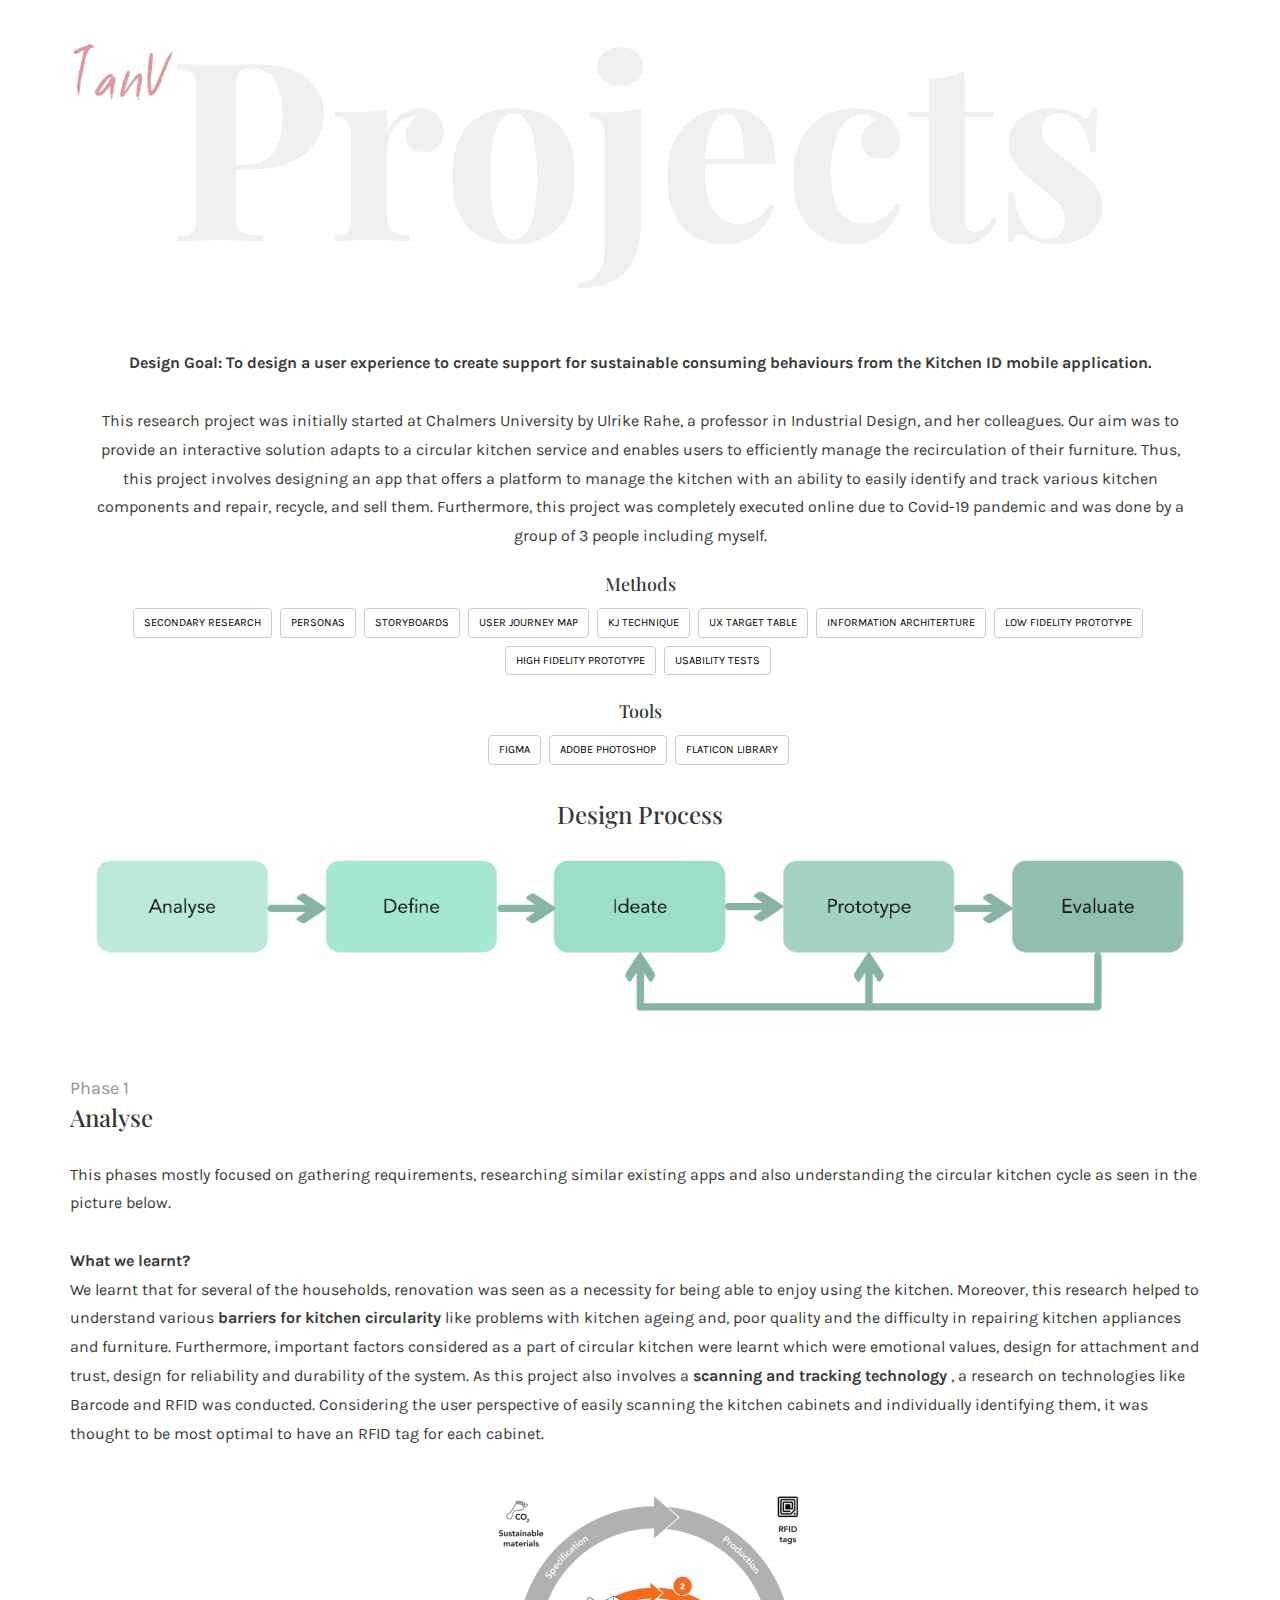
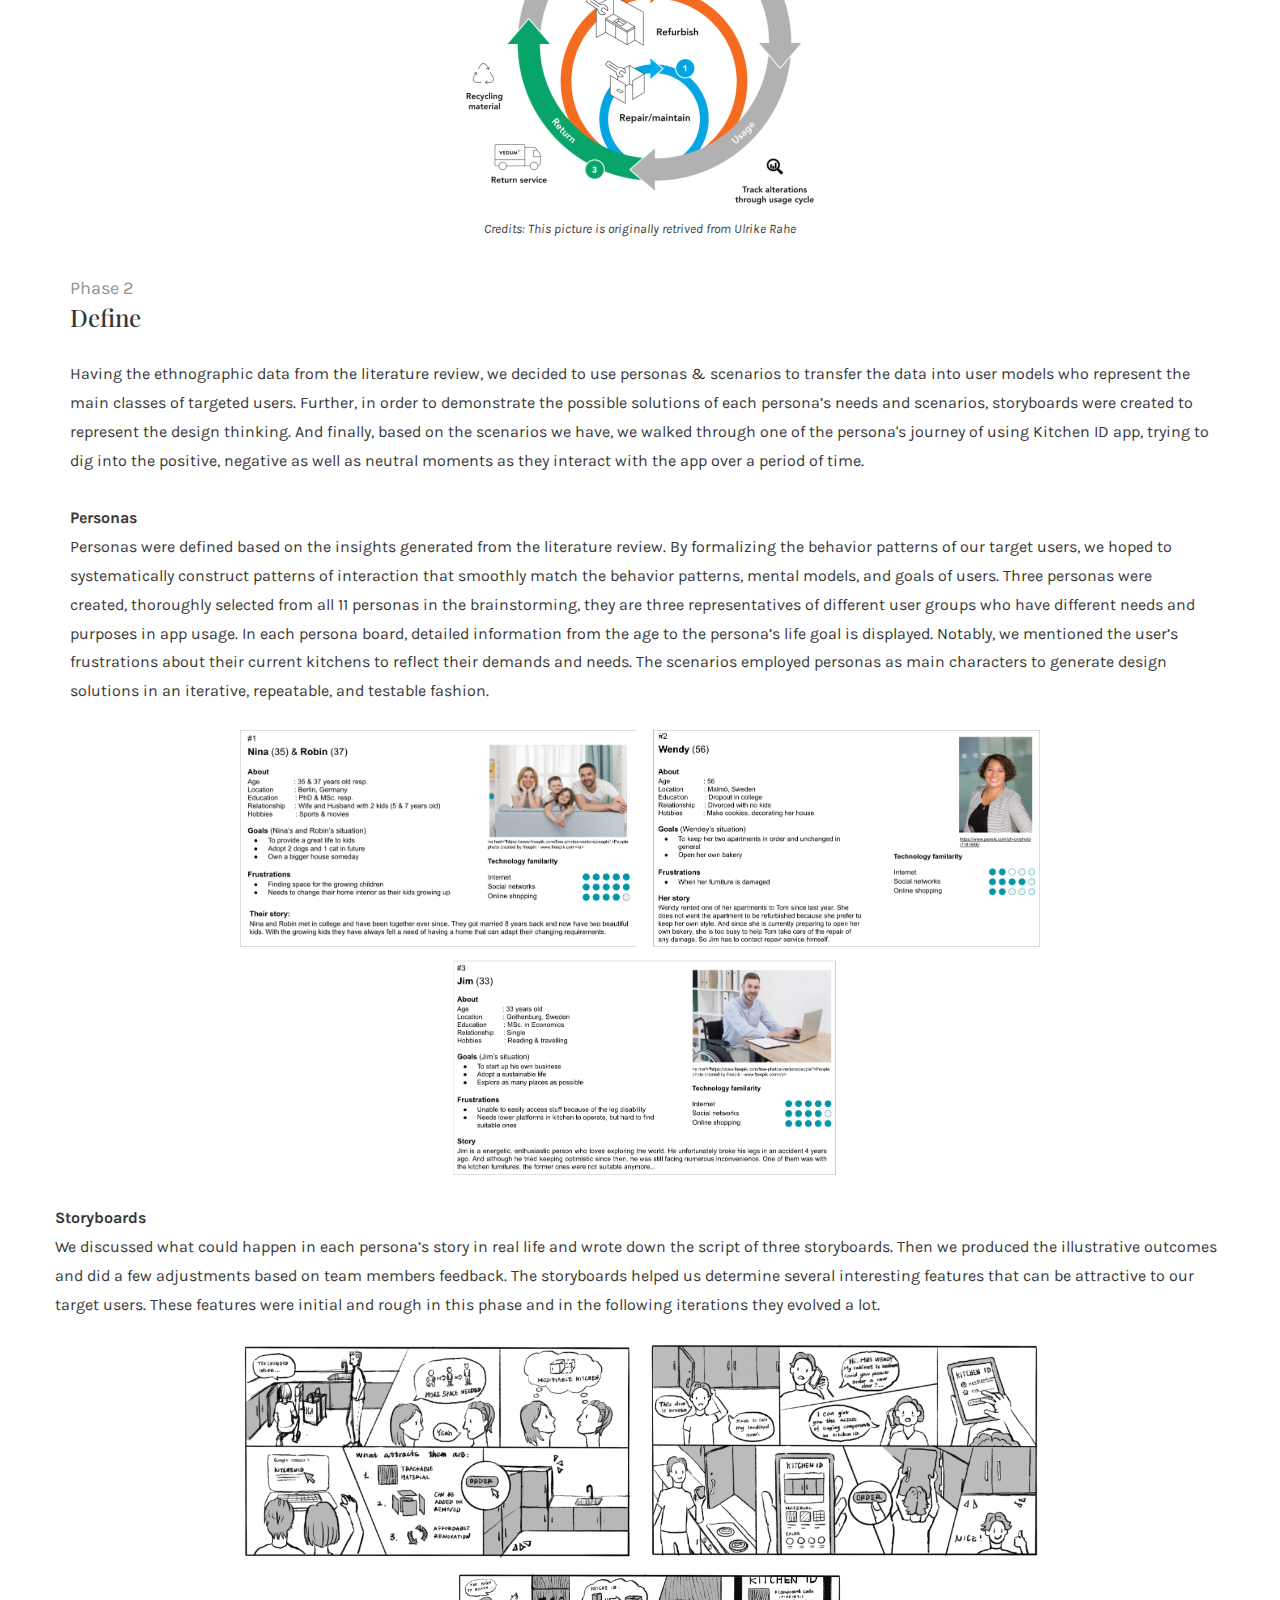
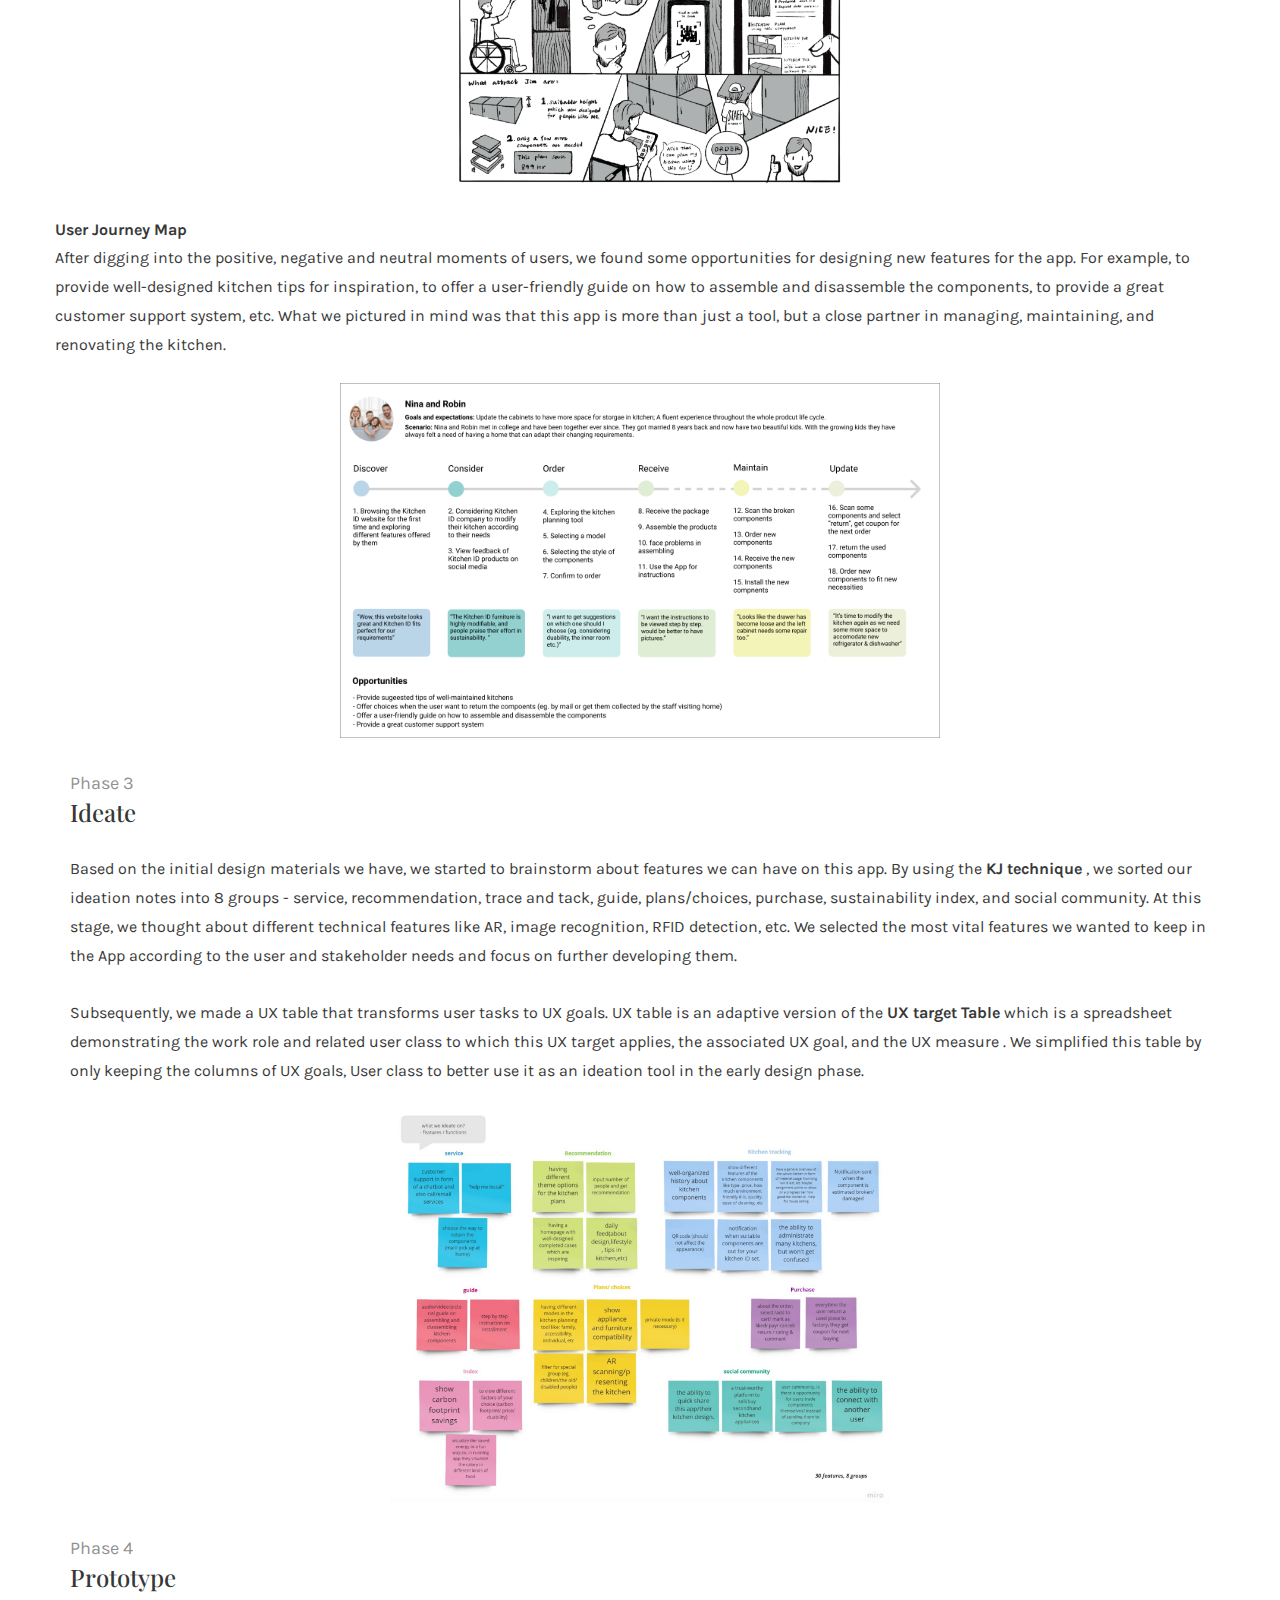
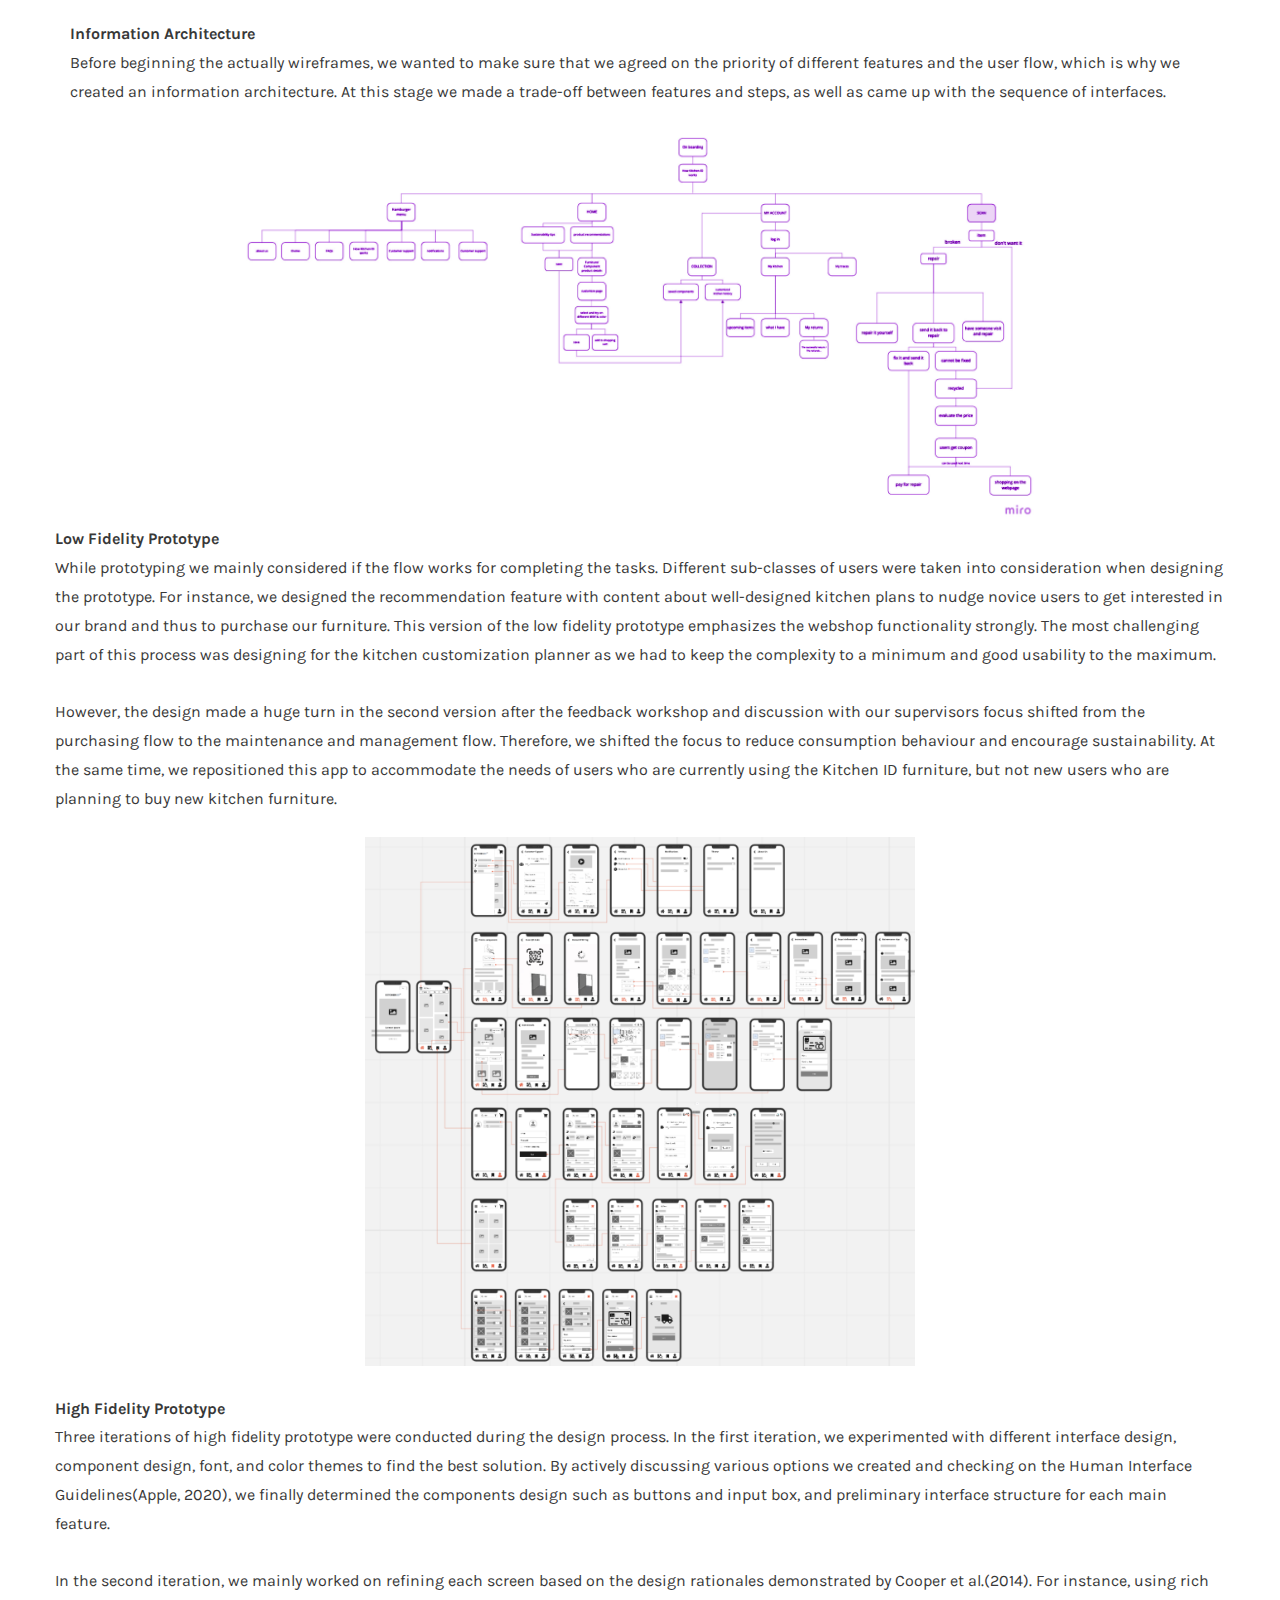
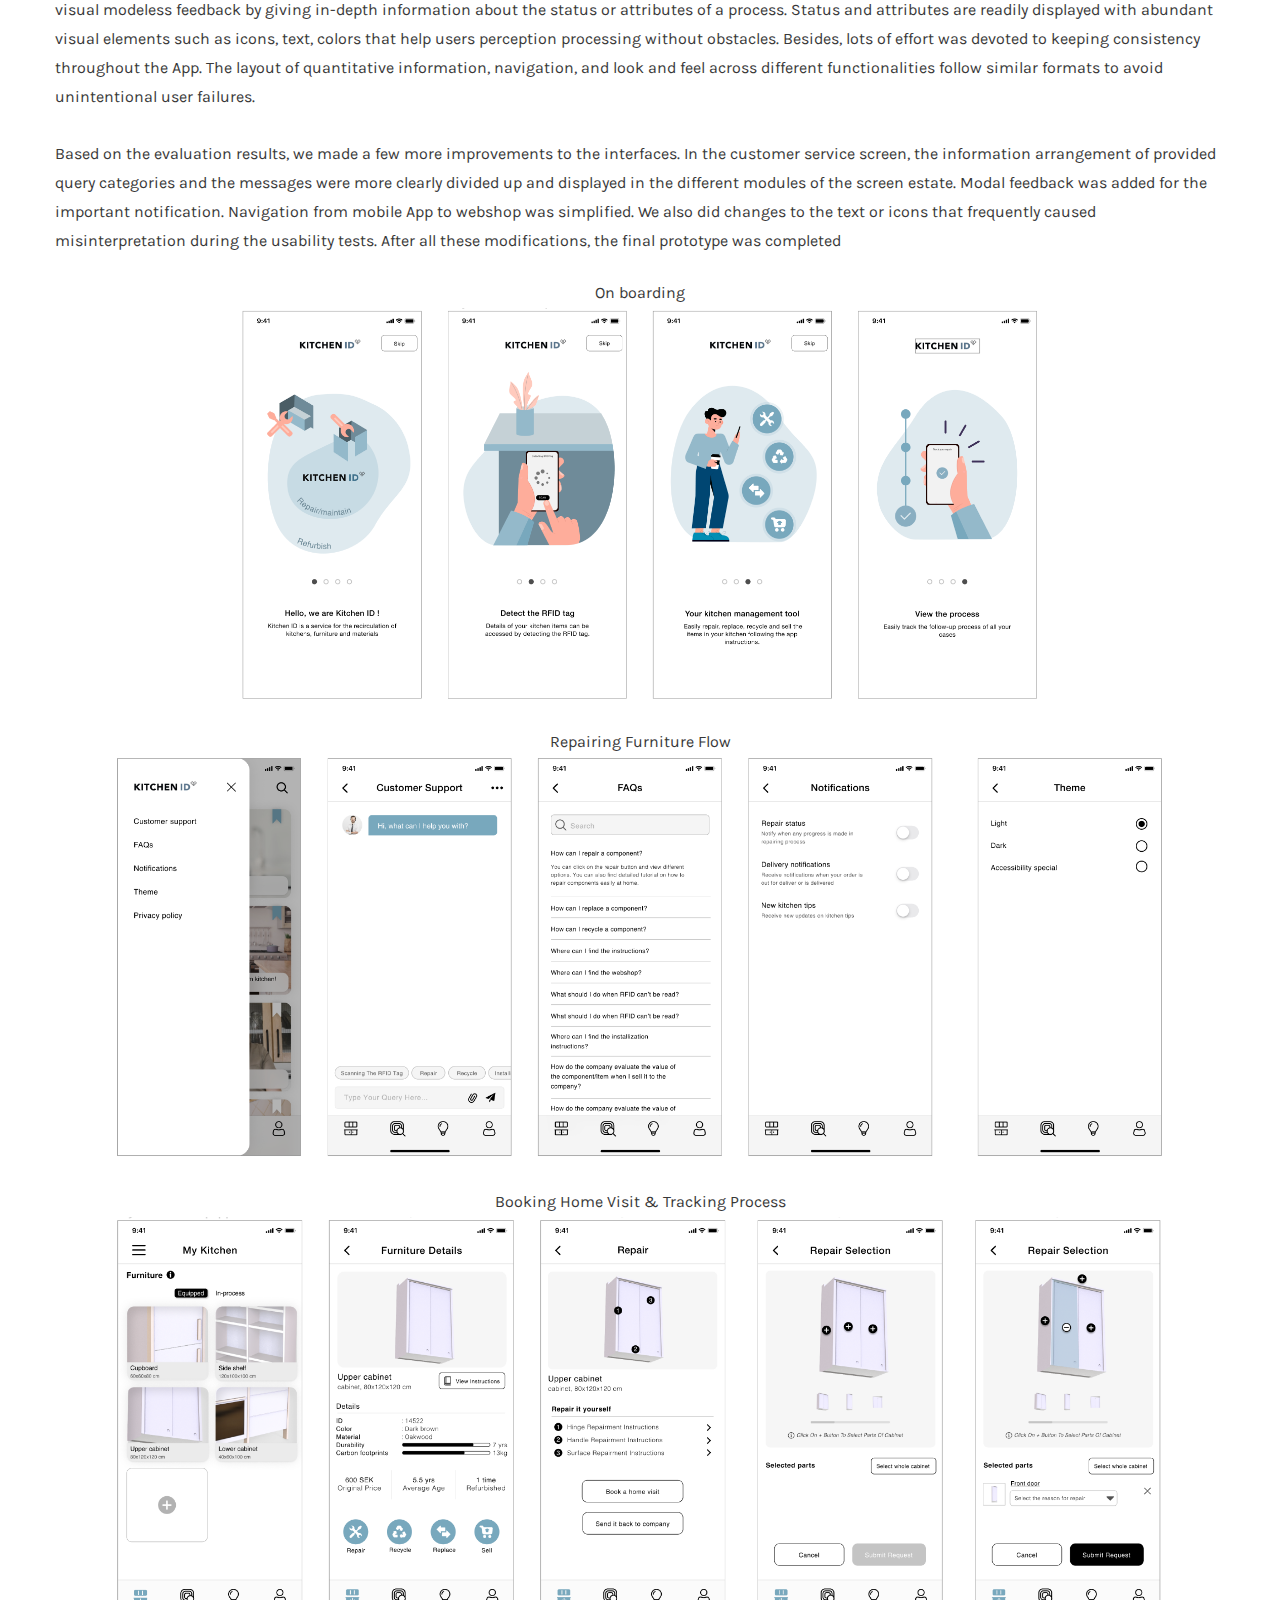
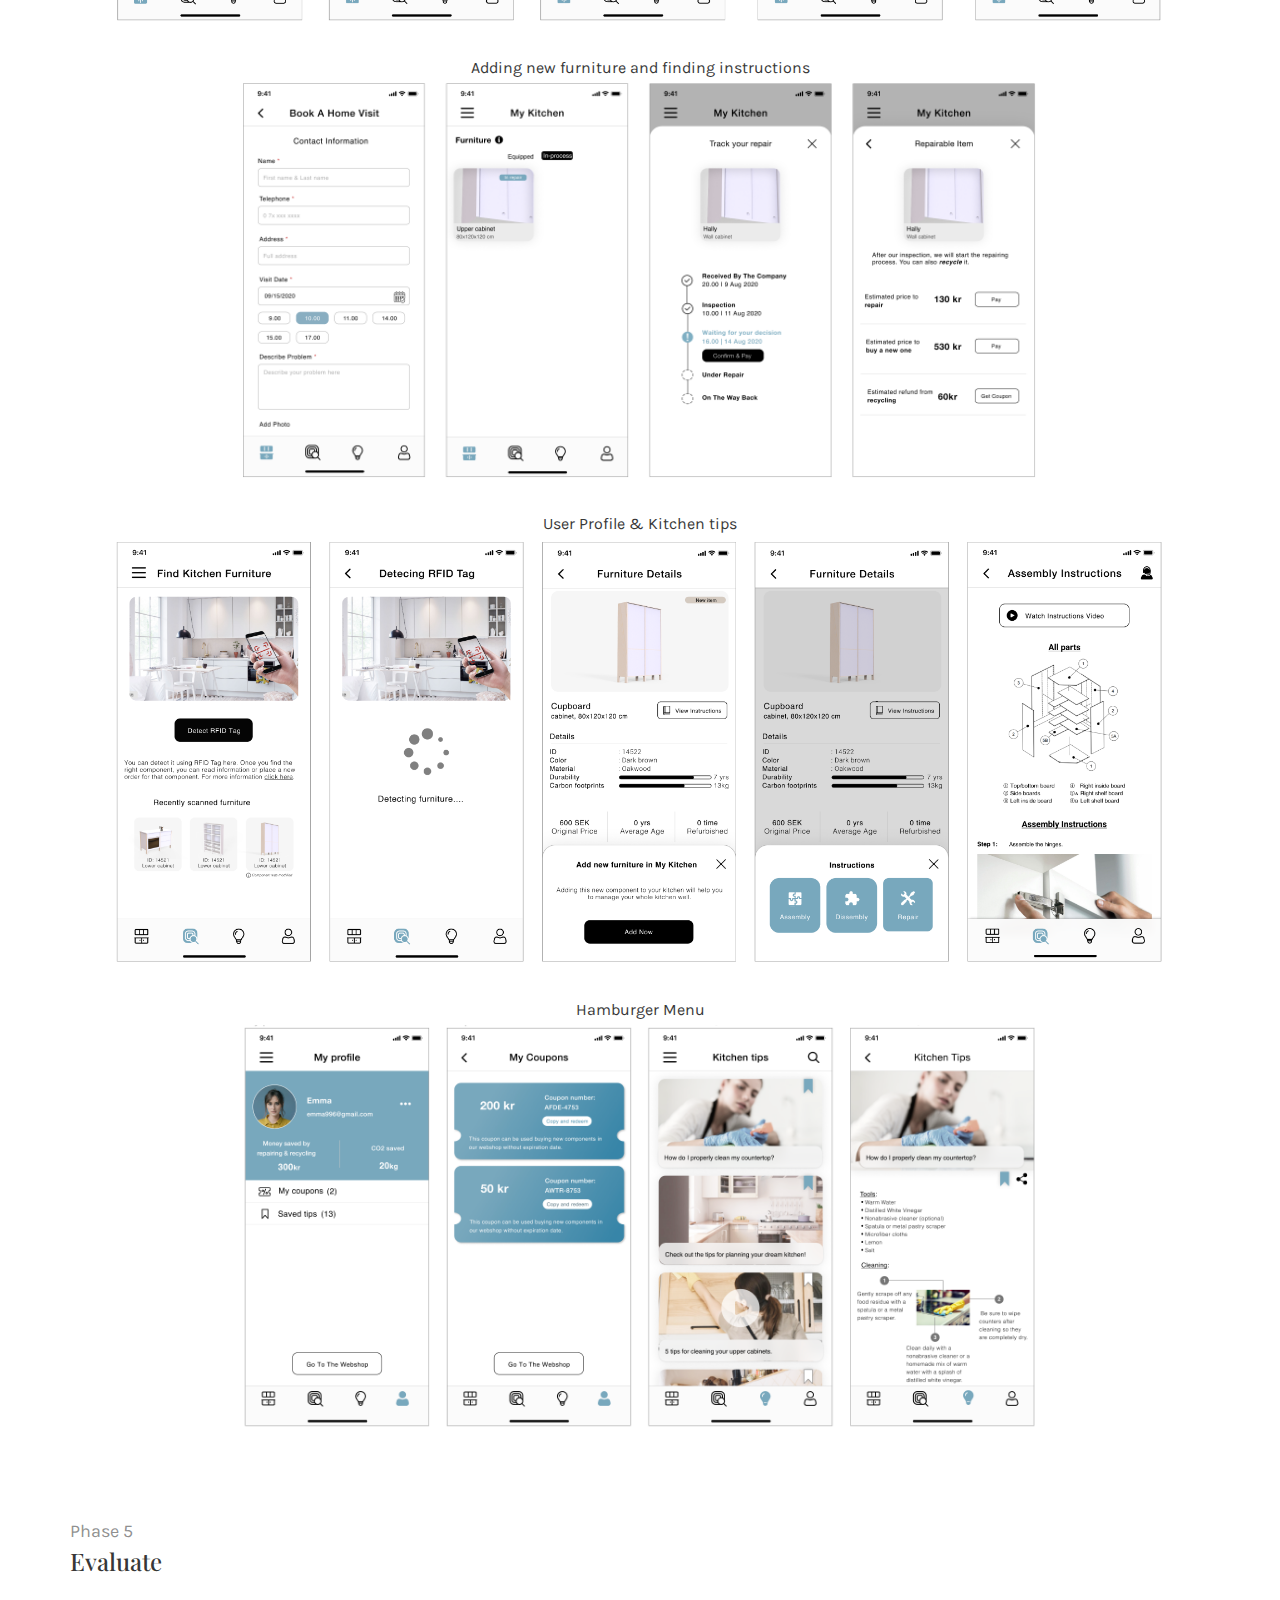
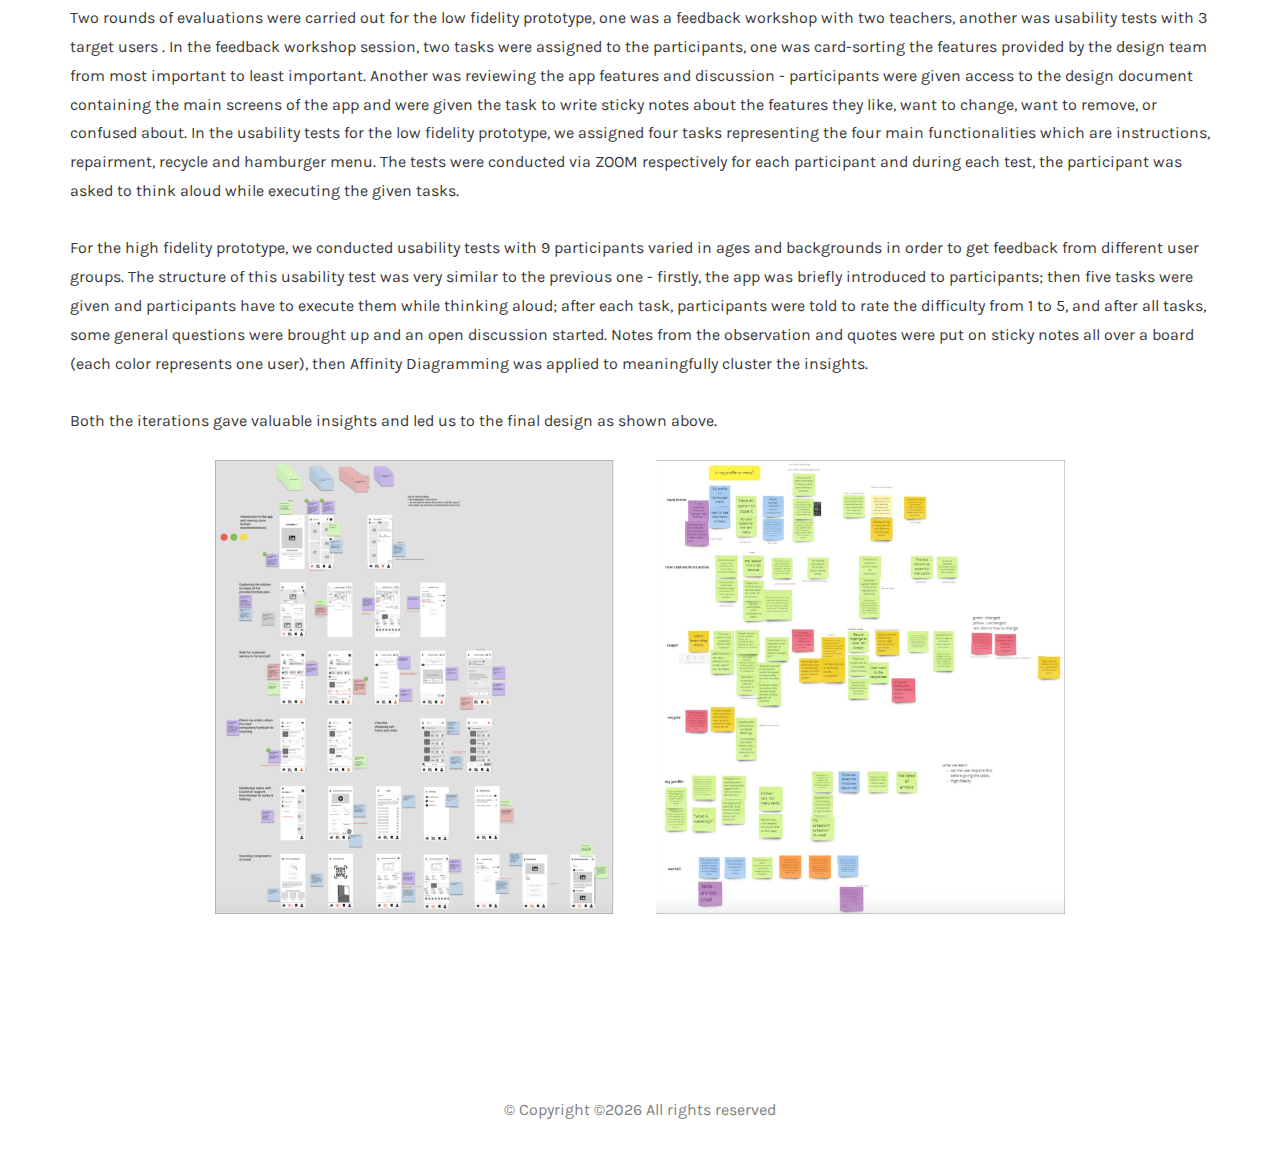
==== commit dccfe000: "New update with vision" ====
--- a/circularkitchen.html
+++ b/circularkitchen.html
@@ -102,7 +102,7 @@
 				<div class="row">
 					<div class="col-md-12">
 						<div class="colorlib-navbar-brand">
-							<a class="colorlib-logo" href="index.html"><span>Ta</span><span>Nv</span></a>
+							<a href="index.html"><img src="images/logo.png" width="70%"></a>
 						</div>
 						<!--a href="#" class="js-colorlib-nav-toggle colorlib-nav-toggle"><i></i></a-->
 					</div>
@@ -408,16 +408,36 @@
 												<div class="clear"></div>
 														<center>
 															<img width="850px" class="img-responsive" src="images/E.png">
+															
 														</center>
+														
 														</div>
+														
 													</div>
+												
 				
 				</font>
-
+				<br>
+				<div class="row">
+				
+					<br>
+					<div class="col-md-12 text-center">
+
+						<div class="article animate-box">
+							<div class="desc">
+								<center><a href="museumproject.html"><span class="meta1">Next Project -></span></a>	</center>
+							</div>
+						</div>
+					</div>
+				</div>
+
+
+				
+			
 					<div class="row">
 						<div class="col-md-12 text-center">
 							<p>
-								<br><br>
+						
 								&copy;
 Copyright &copy;<script>document.write(new Date().getFullYear());</script> All rights reserved </a>
 							</p>
--- a/css/style.css
+++ b/css/style.css
@@ -65,8 +65,7 @@
   -o-transition: 0.5s;
   transition: 0.5s; }
   a:hover {
-    text-decoration: underline;
-    color: #CA82F8; }
+    color: black; }
   a:focus, a:active {
     outline: none; }
 
@@ -1003,13 +1002,31 @@
       -ms-box-shadow: 0px 2px 49px -4px rgba(0, 0, 0, 0.21);
       -o-box-shadow: 0px 2px 49px -4px rgba(0, 0, 0, 0.21);
       box-shadow: 0px 2px 49px -4px rgba(0, 0, 0, 0.21); }
+      .article .desc .meta1 {
+        position: unset;
+        top: -80px;
+        left: 20px;
+        background: rgb(193 219 247);
+        color: #000;
+        padding: 20px 10px;
+        font-size: 12px;
+        letter-spacing: 2px;
+        -webkit-transition: 1s;
+        -o-transition: 1s;
+        transition: 1s;
+        -webkit-box-shadow: 0px 2px 49px -4px rgba(0, 0, 0, 0.21);
+        -moz-box-shadow: 0px 2px 49px -4px rgba(0, 0, 0, 0.21);
+        -ms-box-shadow: 0px 2px 49px -4px rgba(0, 0, 0, 0.21);
+        -o-box-shadow: 0px 2px 49px -4px rgba(0, 0, 0, 0.21);
+        box-shadow: 0px 2px 49px -4px rgba(0, 0, 0, 0.21); }
     .article .desc h2 {
       font-size: 24px; }
       .article .desc h2 a {
         text-decoration: none;
         color: #000; }
-  .article:hover .meta {
-    background: #fff; }
+  .article:hover .meta1 {
+    background: #fff;
+    color: #000; }
 
 #colorlib-testimony .owl-theme .owl-dots .owl-dot.active span,
 #colorlib-testimony .owl-theme .owl-dots .owl-dot:hover span {
@@ -1322,6 +1339,14 @@
     .contact-info li a {
       color: #CA82F8; }
 
+ .loadmore{
+  display: none;
+ }
+ .img-responsive1{
+  display: block;
+  max-width: 80%;
+  height: auto;
+ }
 .form-control {
   -webkit-box-shadow: none;
   -moz-box-shadow: none;
@@ -1352,7 +1377,7 @@
 
 .colorlib-social-icons i {
   font-size: 24px;
-  color: #CA82F8; }
+  color: #5e5e5e; }
 
 #footer {
   padding: 8em 0;
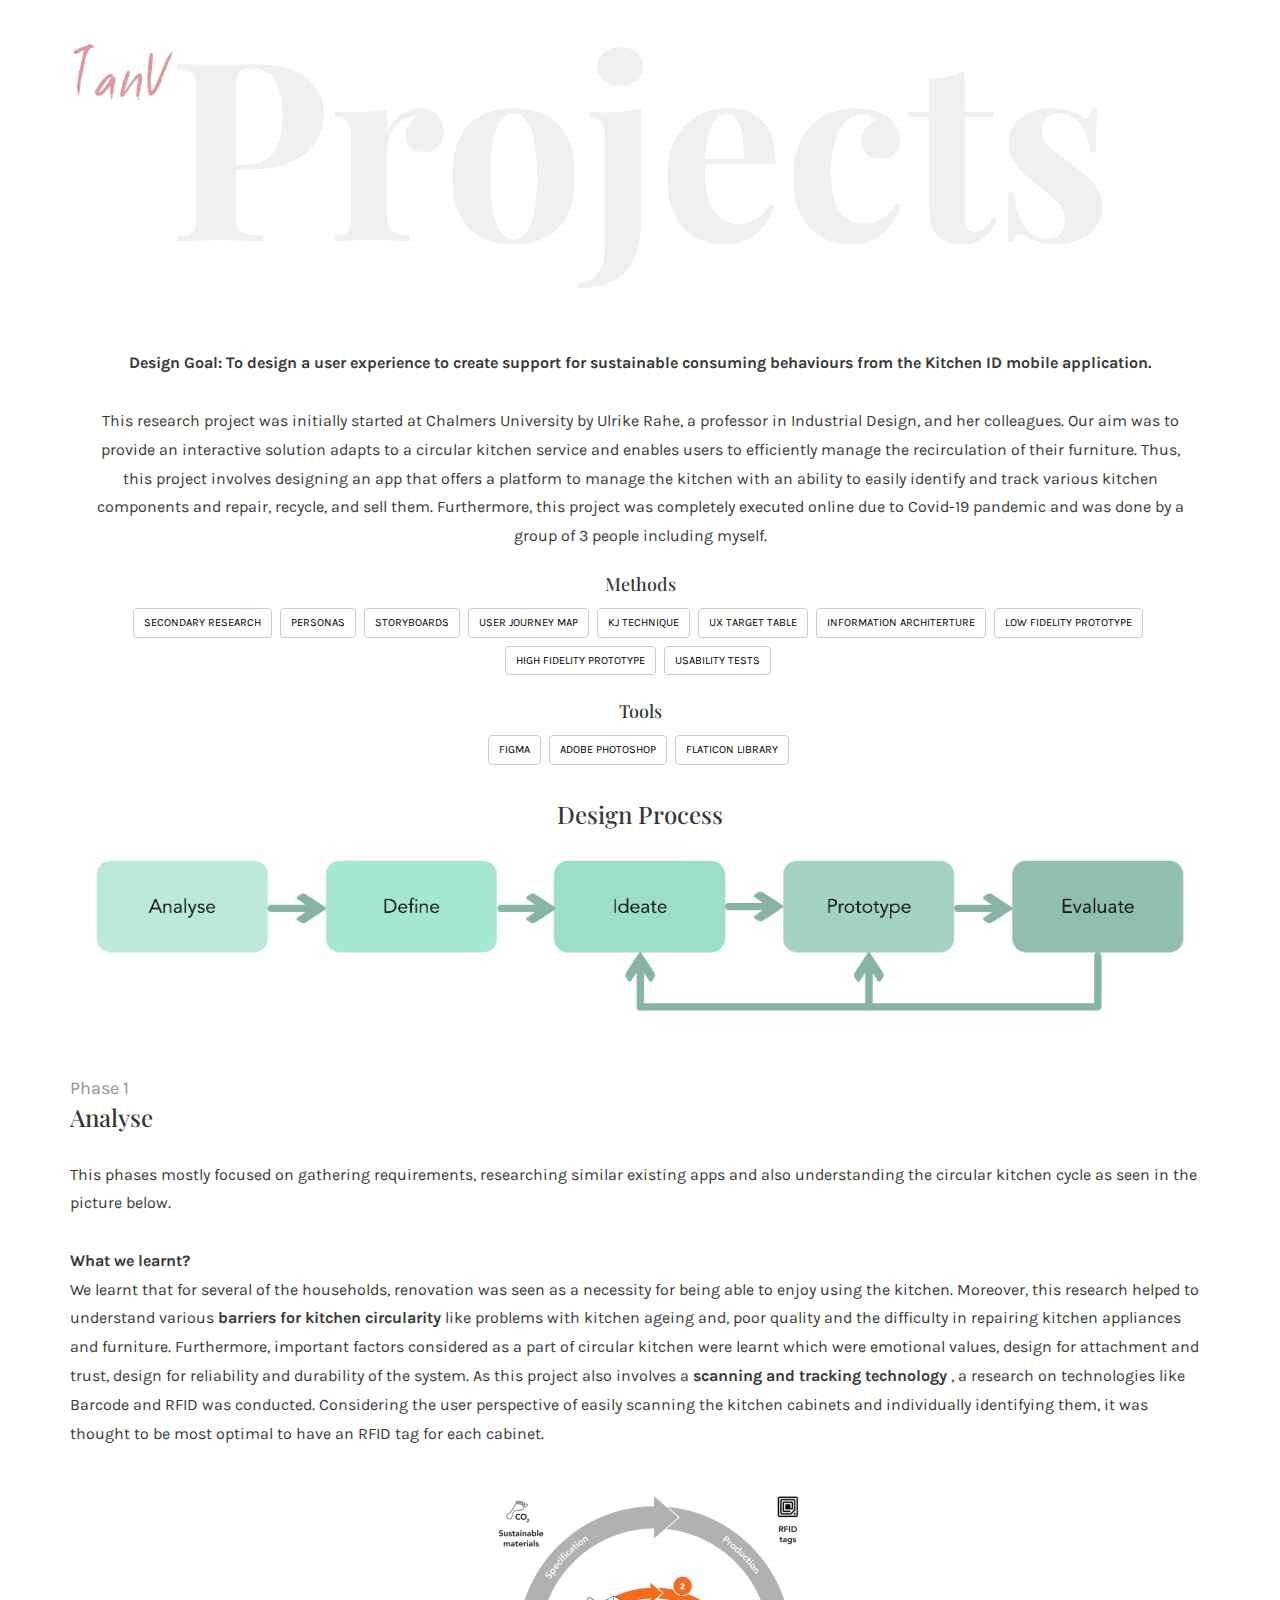
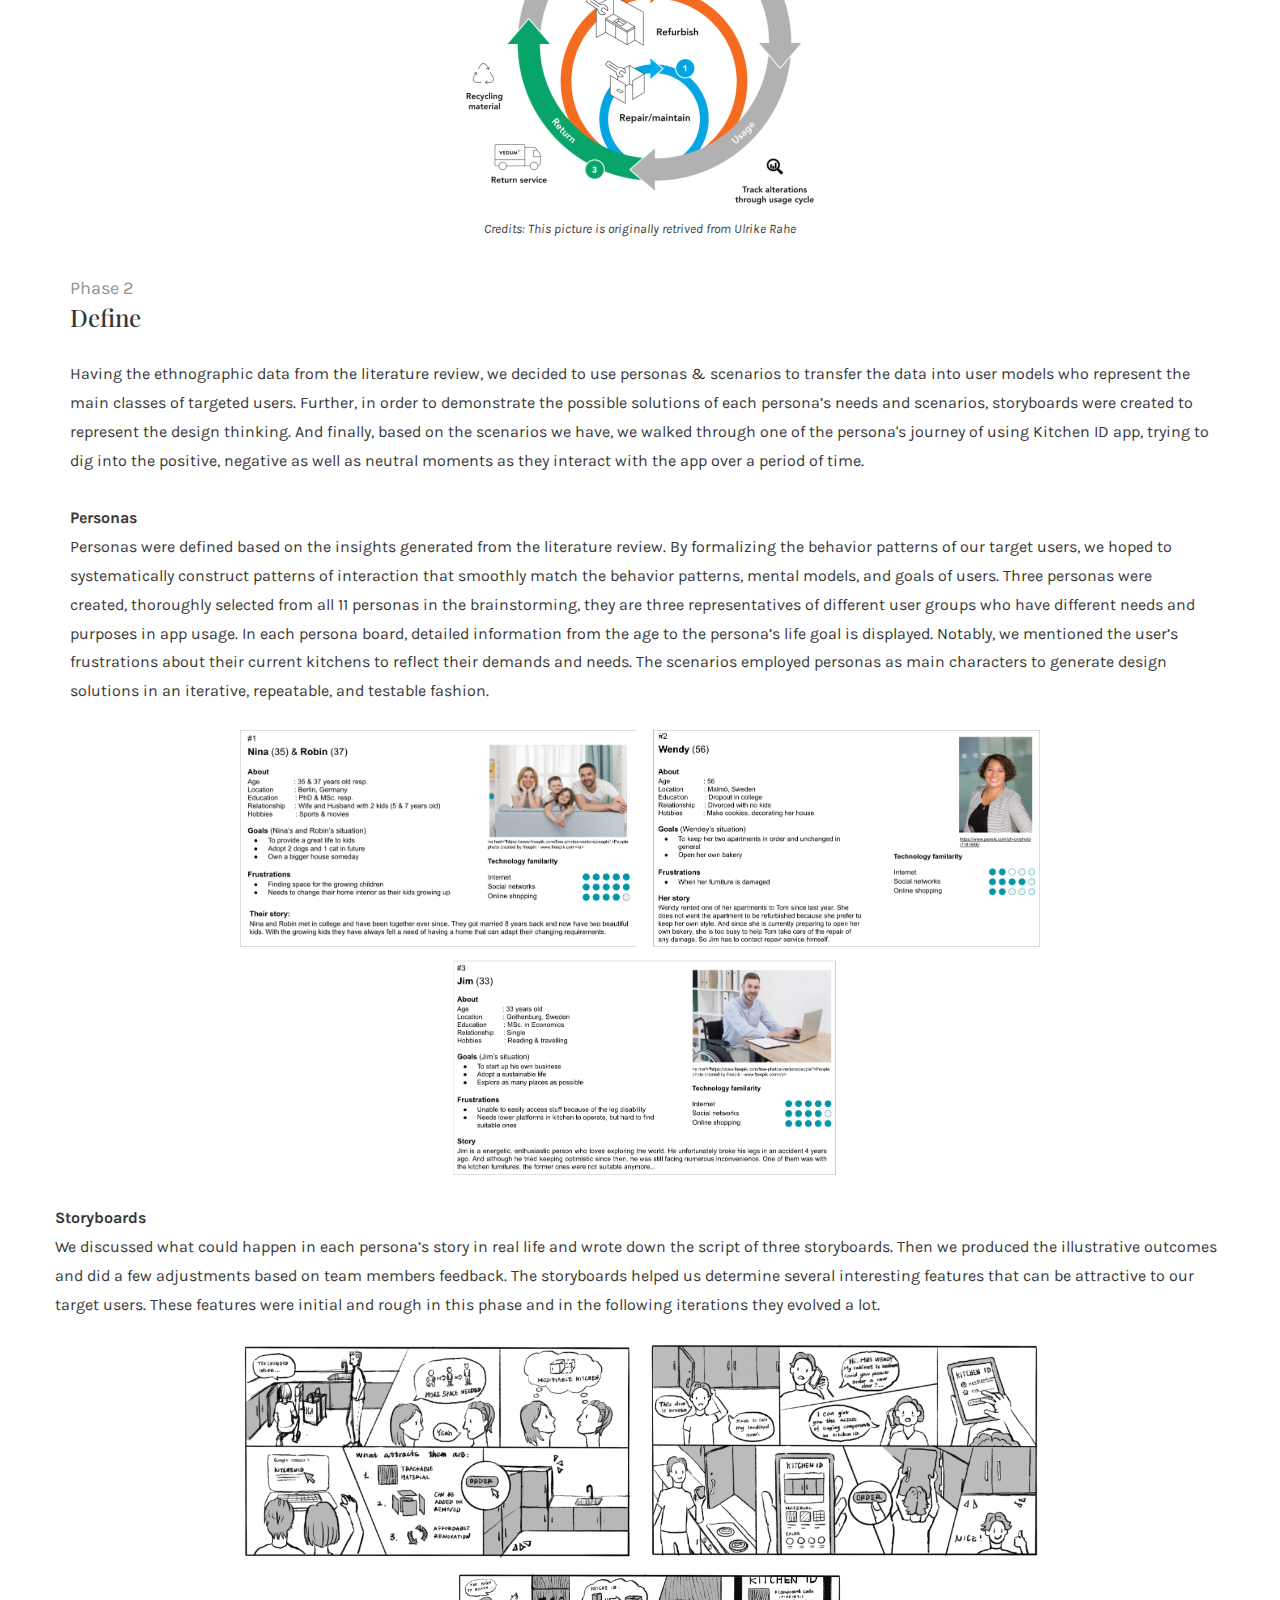
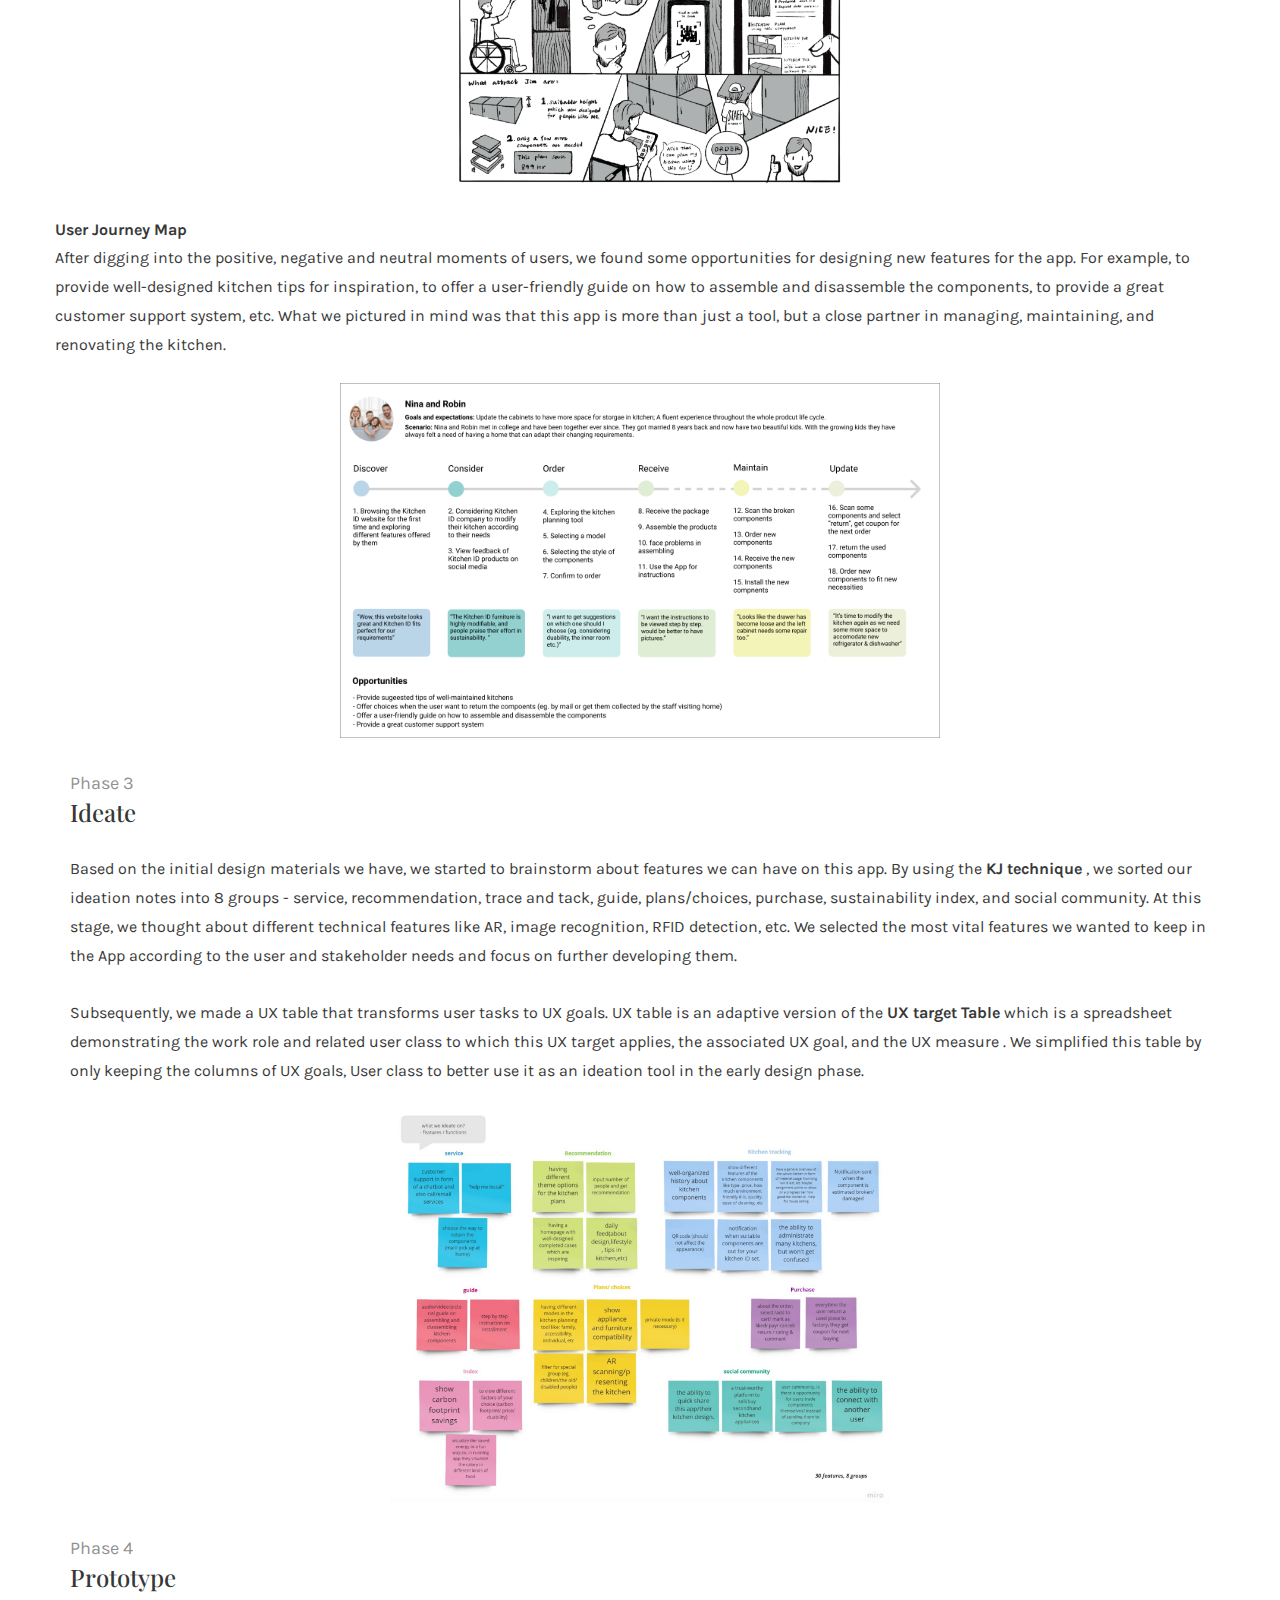
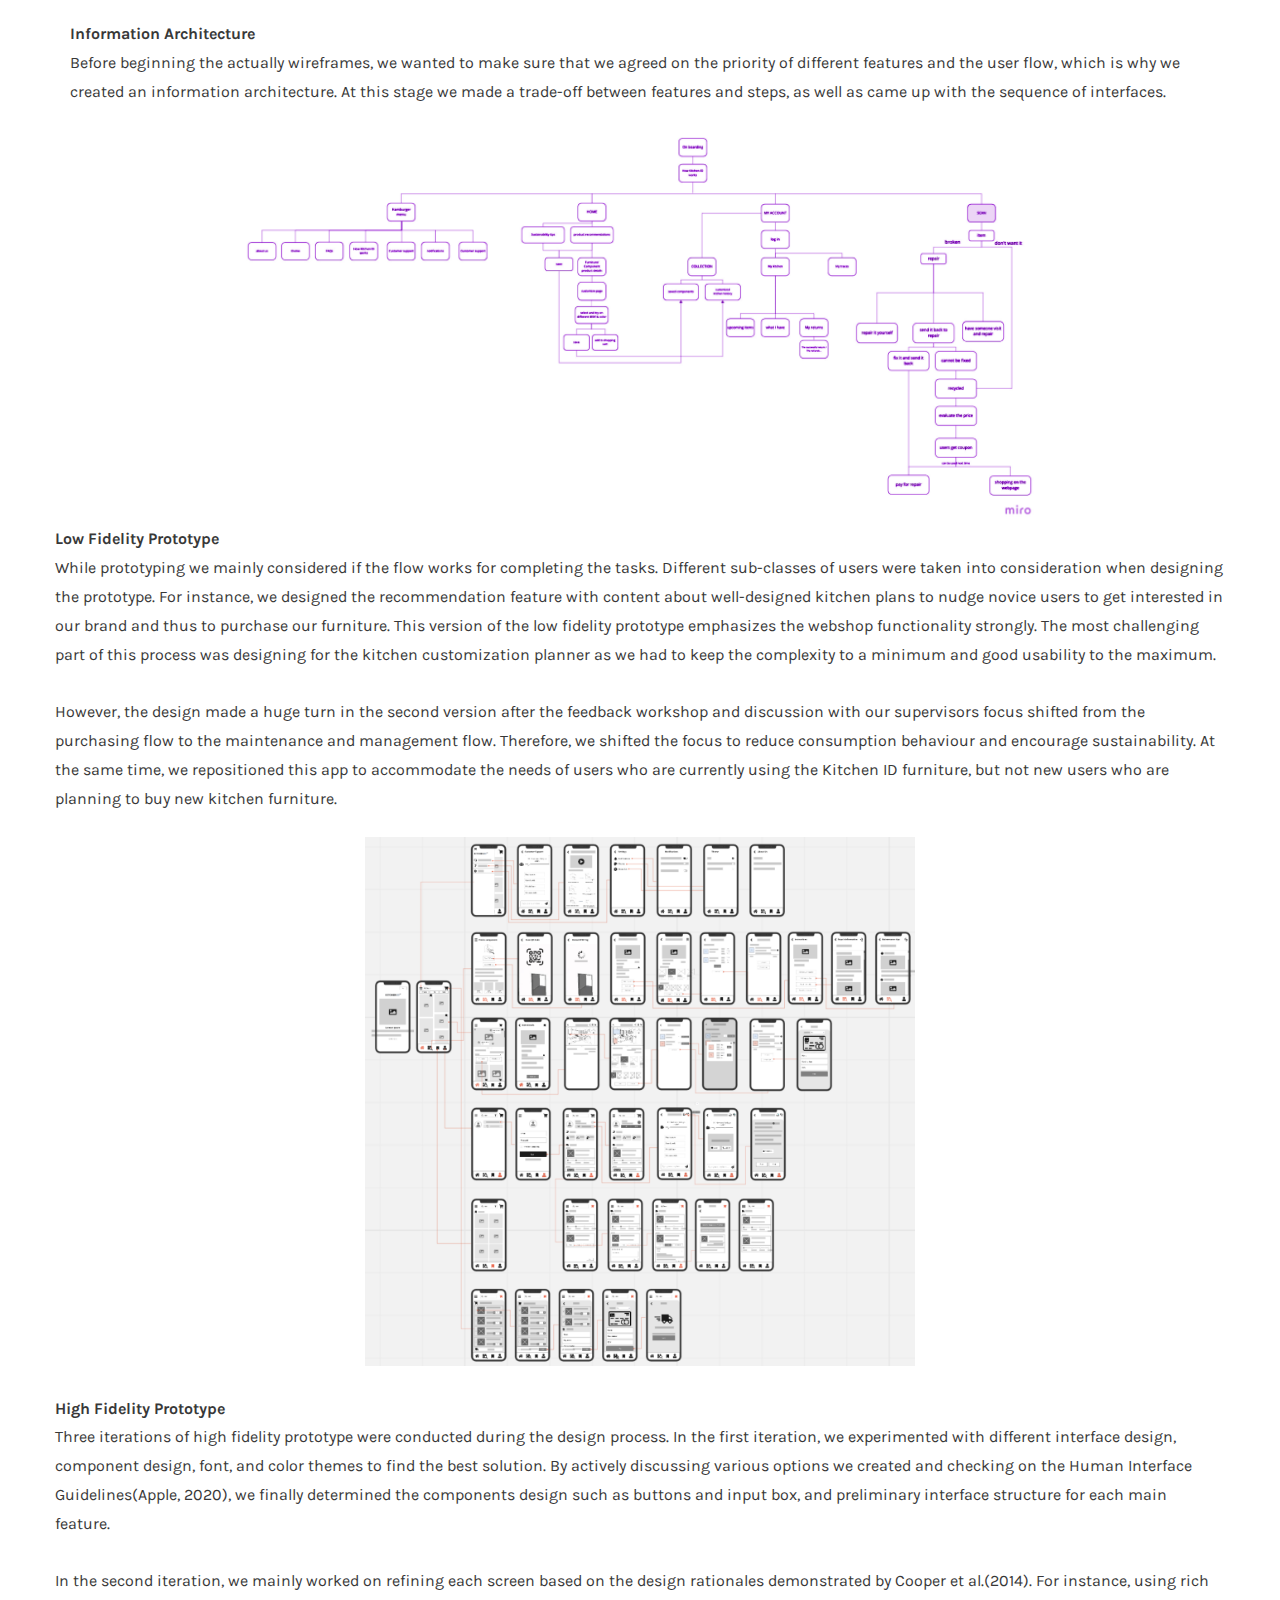
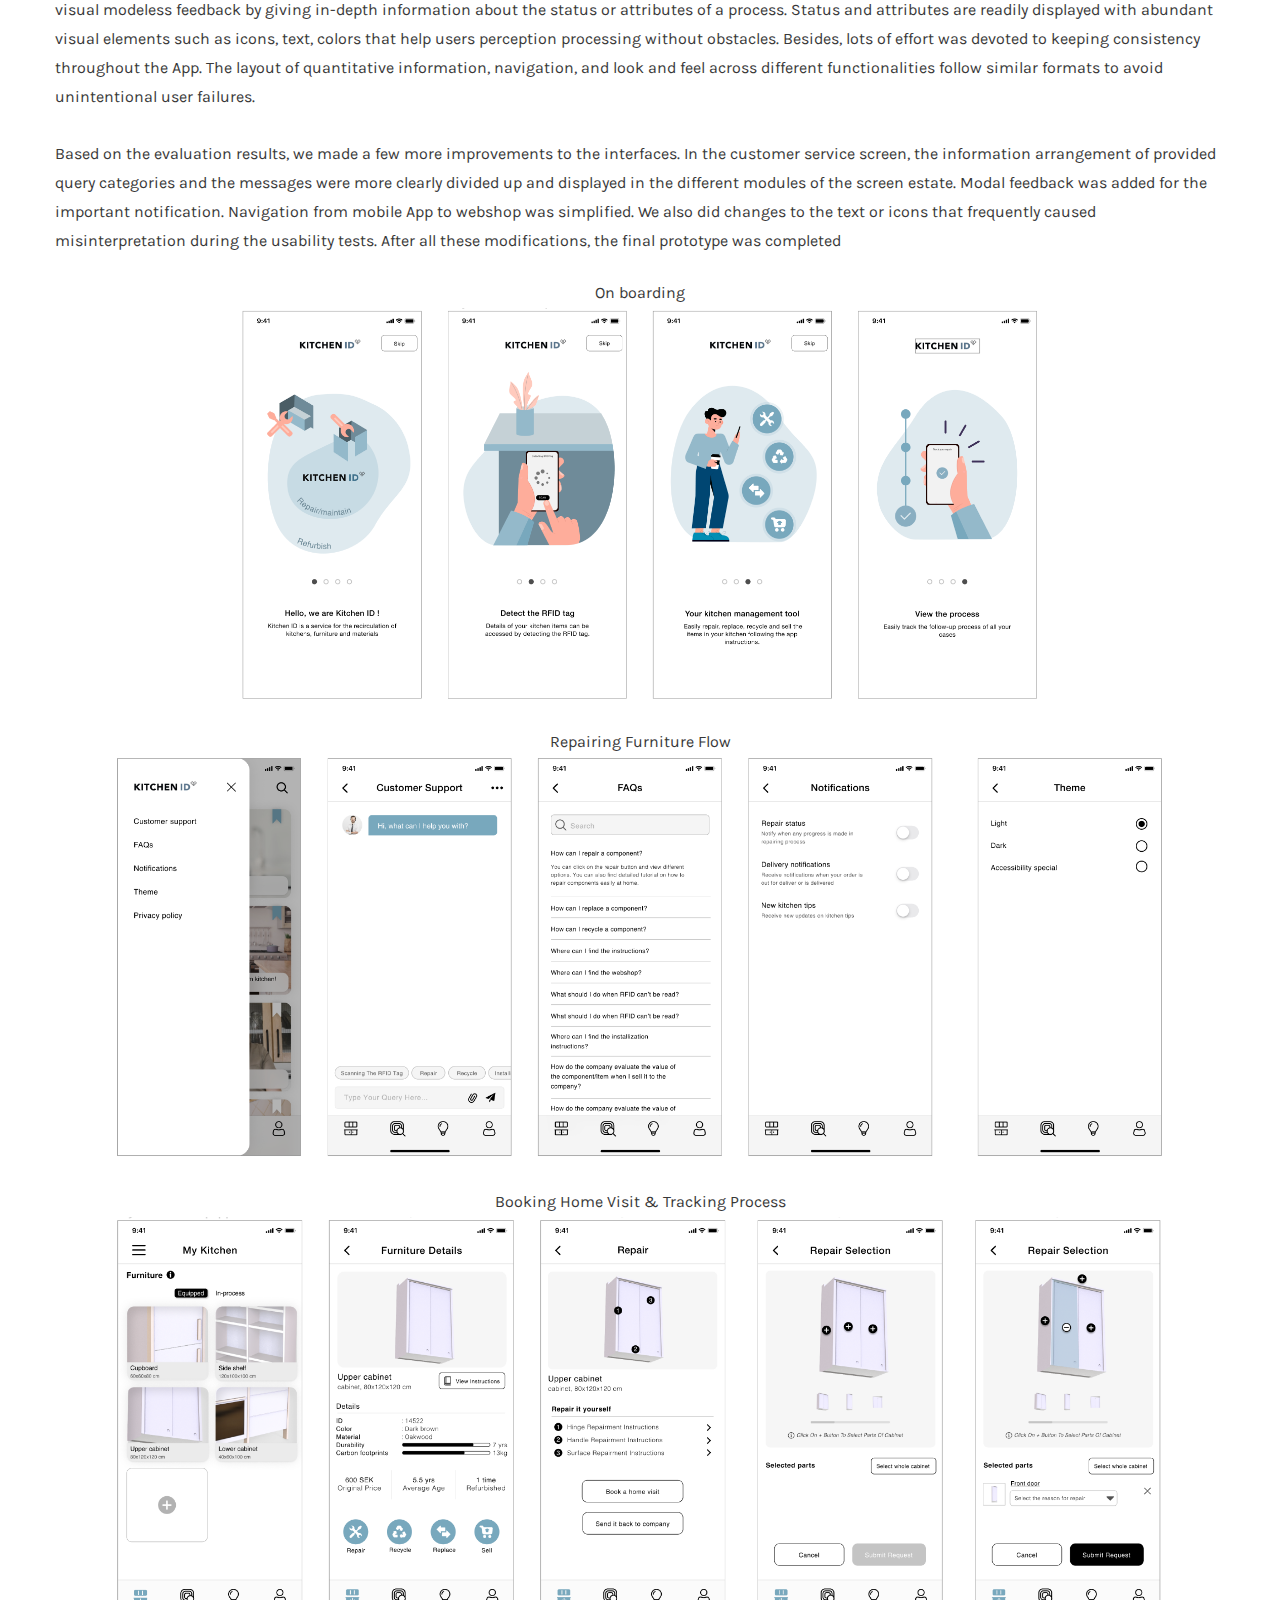
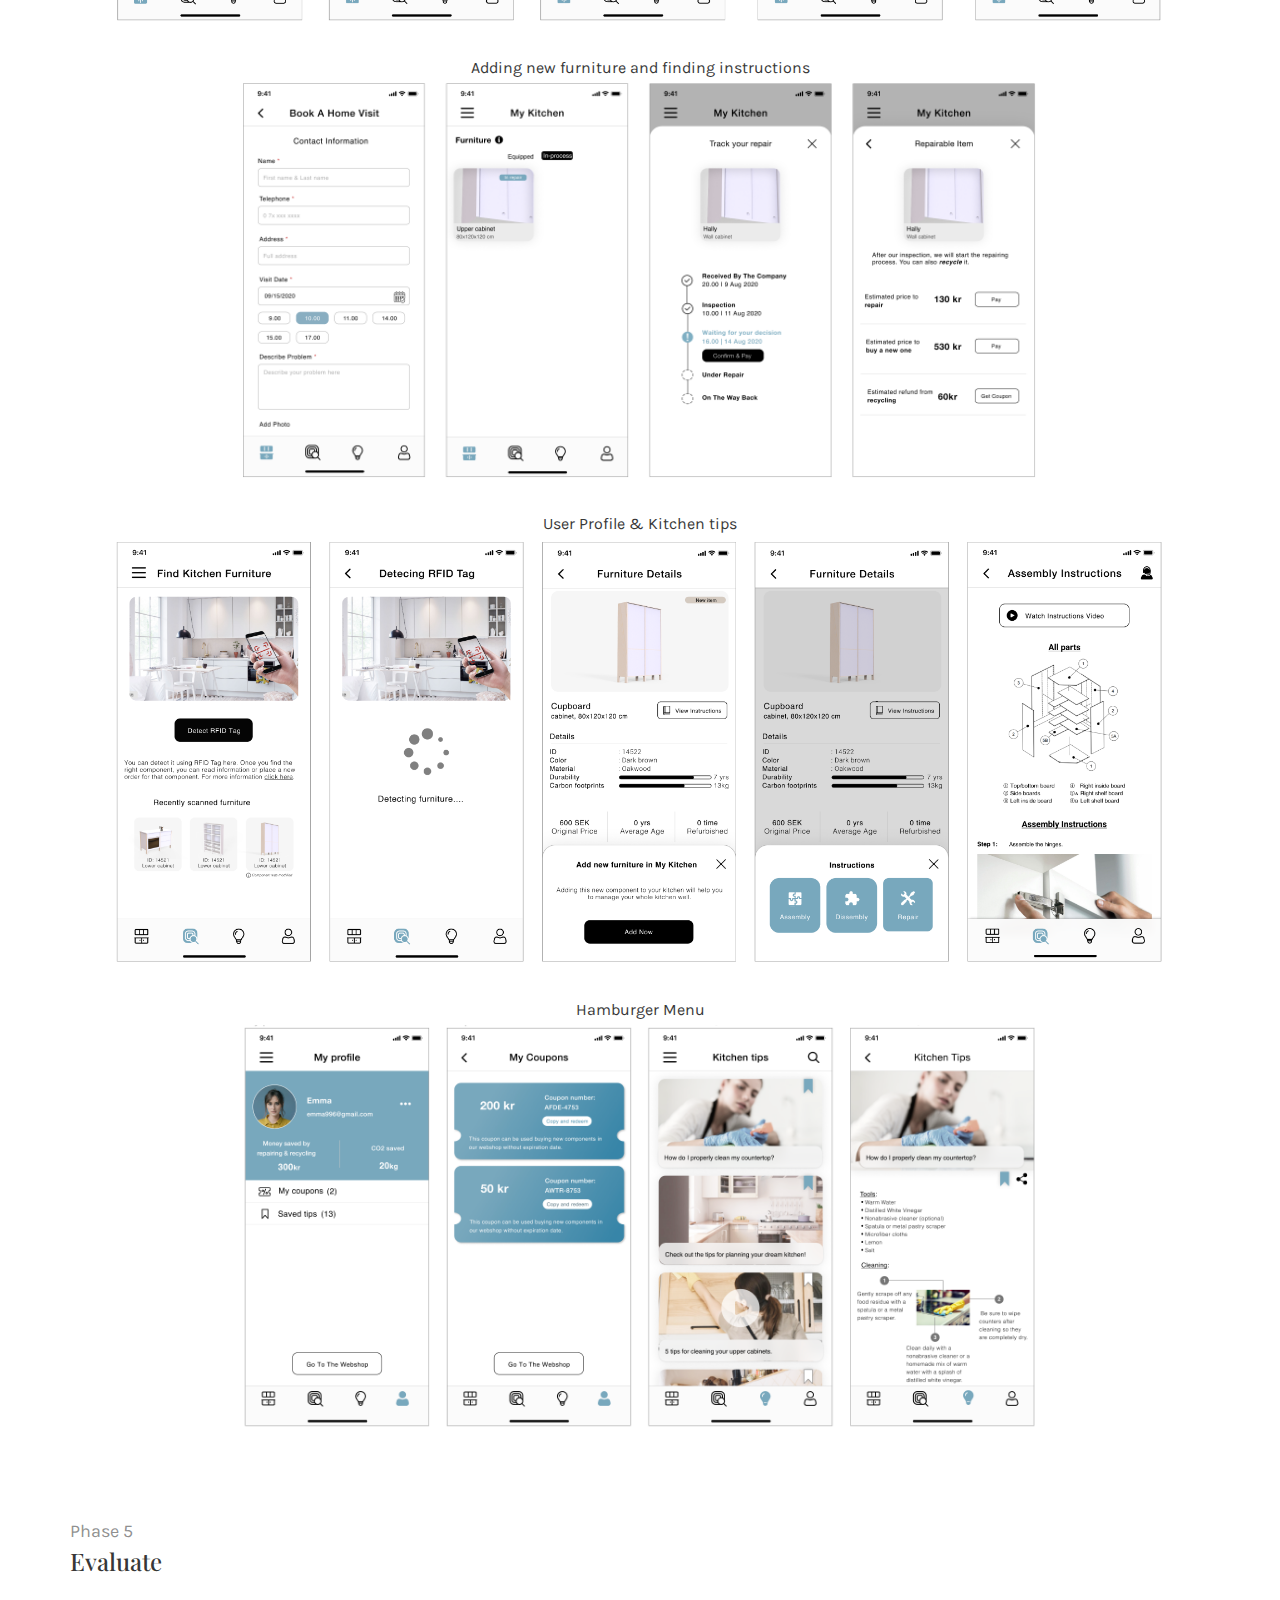
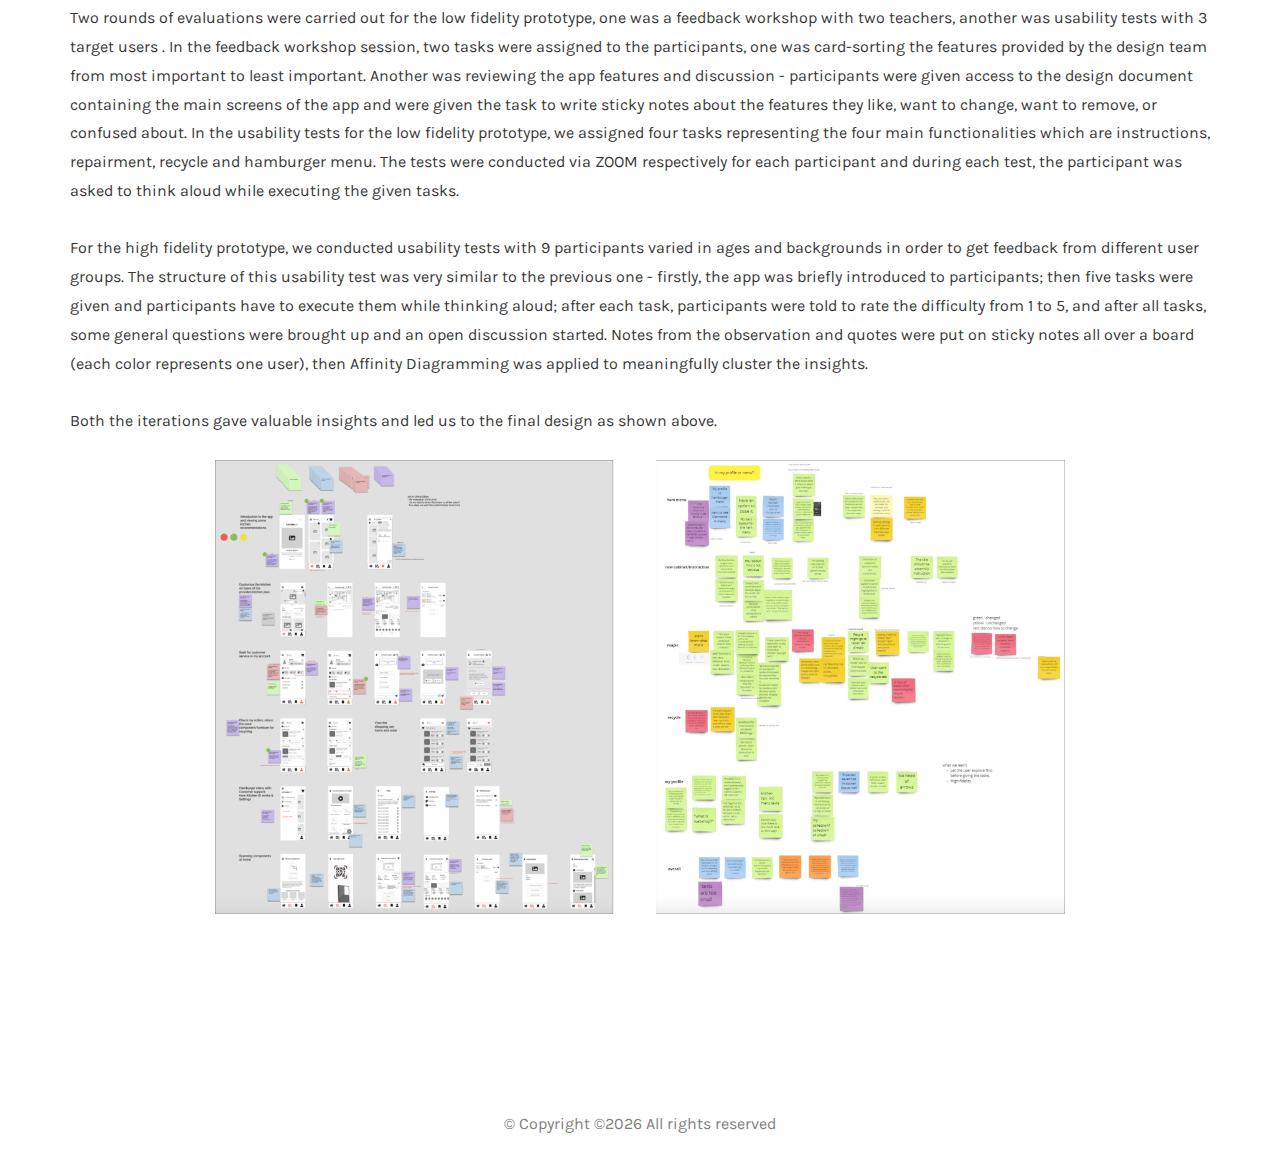
==== commit 7a998dd4: "Changes in button design for projects" ====
--- a/circularkitchen.html
+++ b/circularkitchen.html
@@ -425,7 +425,7 @@
 
 						<div class="article animate-box">
 							<div class="desc">
-								<center><a href="museumproject.html"><span class="meta1">Next Project -></span></a>	</center>
+								<center><a href="museumproject.html"  class="btn btn-primary btn-outline">Next Project -></a>	</center>
 							</div>
 						</div>
 					</div>
--- a/css/style.css
+++ b/css/style.css
@@ -1019,6 +1019,22 @@
         -ms-box-shadow: 0px 2px 49px -4px rgba(0, 0, 0, 0.21);
         -o-box-shadow: 0px 2px 49px -4px rgba(0, 0, 0, 0.21);
         box-shadow: 0px 2px 49px -4px rgba(0, 0, 0, 0.21); }
+        .article .desc1 .meta2 {
+          position: unset;
+          left: 20px;
+          background: #D99AA1;
+          color: #000;
+          padding: 20px 10px;
+          font-size: 12px;
+          letter-spacing: 2px;
+          -webkit-transition: 1s;
+          -o-transition: 1s;
+          transition: 1s;
+          -webkit-box-shadow: 0px 2px 49px -4px rgba(0, 0, 0, 0.21);
+          -moz-box-shadow: 0px 2px 49px -4px rgba(0, 0, 0, 0.21);
+          -ms-box-shadow: 0px 2px 49px -4px rgba(0, 0, 0, 0.21);
+          -o-box-shadow: 0px 2px 49px -4px rgba(0, 0, 0, 0.21);
+          box-shadow: 0px 2px 49px -4px rgba(0, 0, 0, 0.21); }
     .article .desc h2 {
       font-size: 24px; }
       .article .desc h2 a {
@@ -1100,12 +1116,14 @@
   color: #fff;
   border: 2px solid #CA82F8; }
   .btn-primary:hover, .btn-primary:focus, .btn-primary:active {
-    background: #d49af9 !important;
-    border-color: #d49af9 !important; }
+  
+    background: transparent !important;
+    color: black !important;
+    border: 2px solid black !important; }
   .btn-primary.btn-outline {
     background: transparent;
     color: #4d4d4d;
-    border: 1px solid #d9d9d9; }
+    border: 2px solid #d9d9d9; }
     .btn-primary.btn-outline:hover, .btn-primary.btn-outline:focus, .btn-primary.btn-outline:active {
       background: #CA82F8;
       color: #fff; }
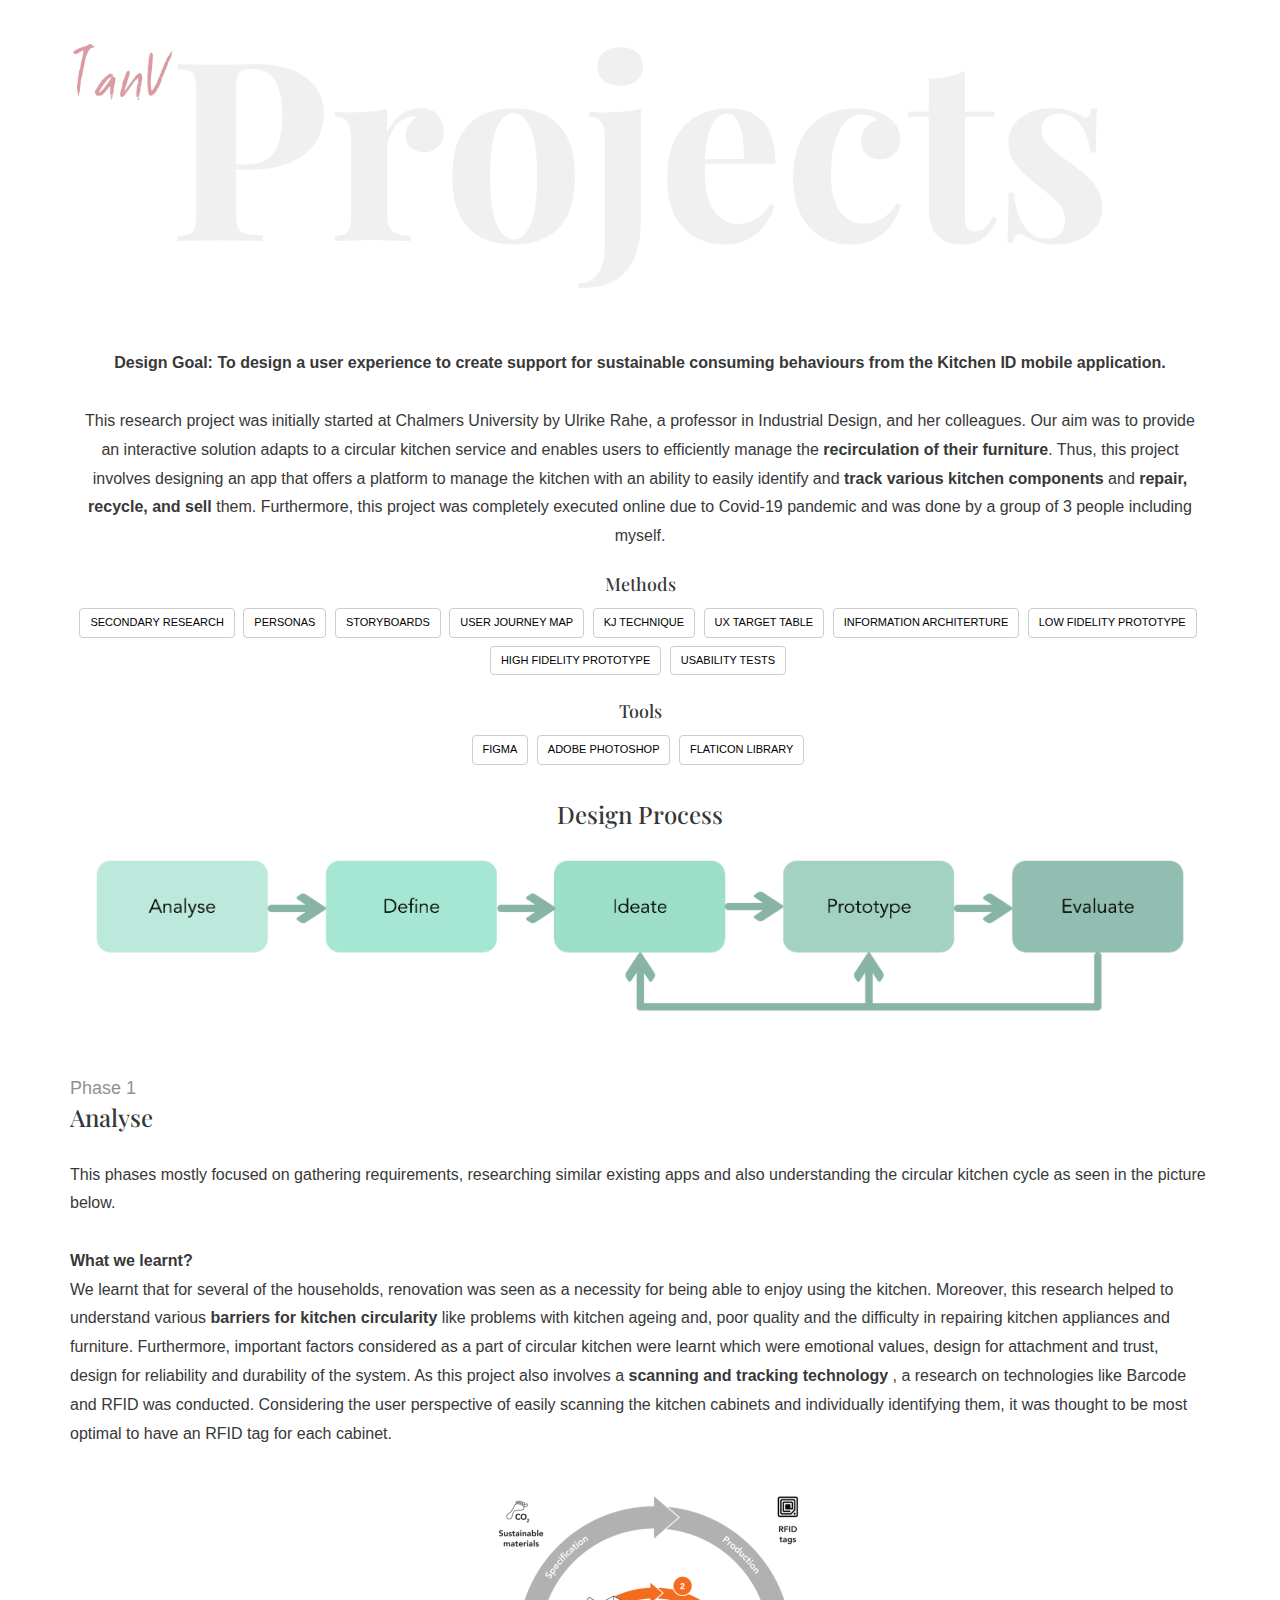
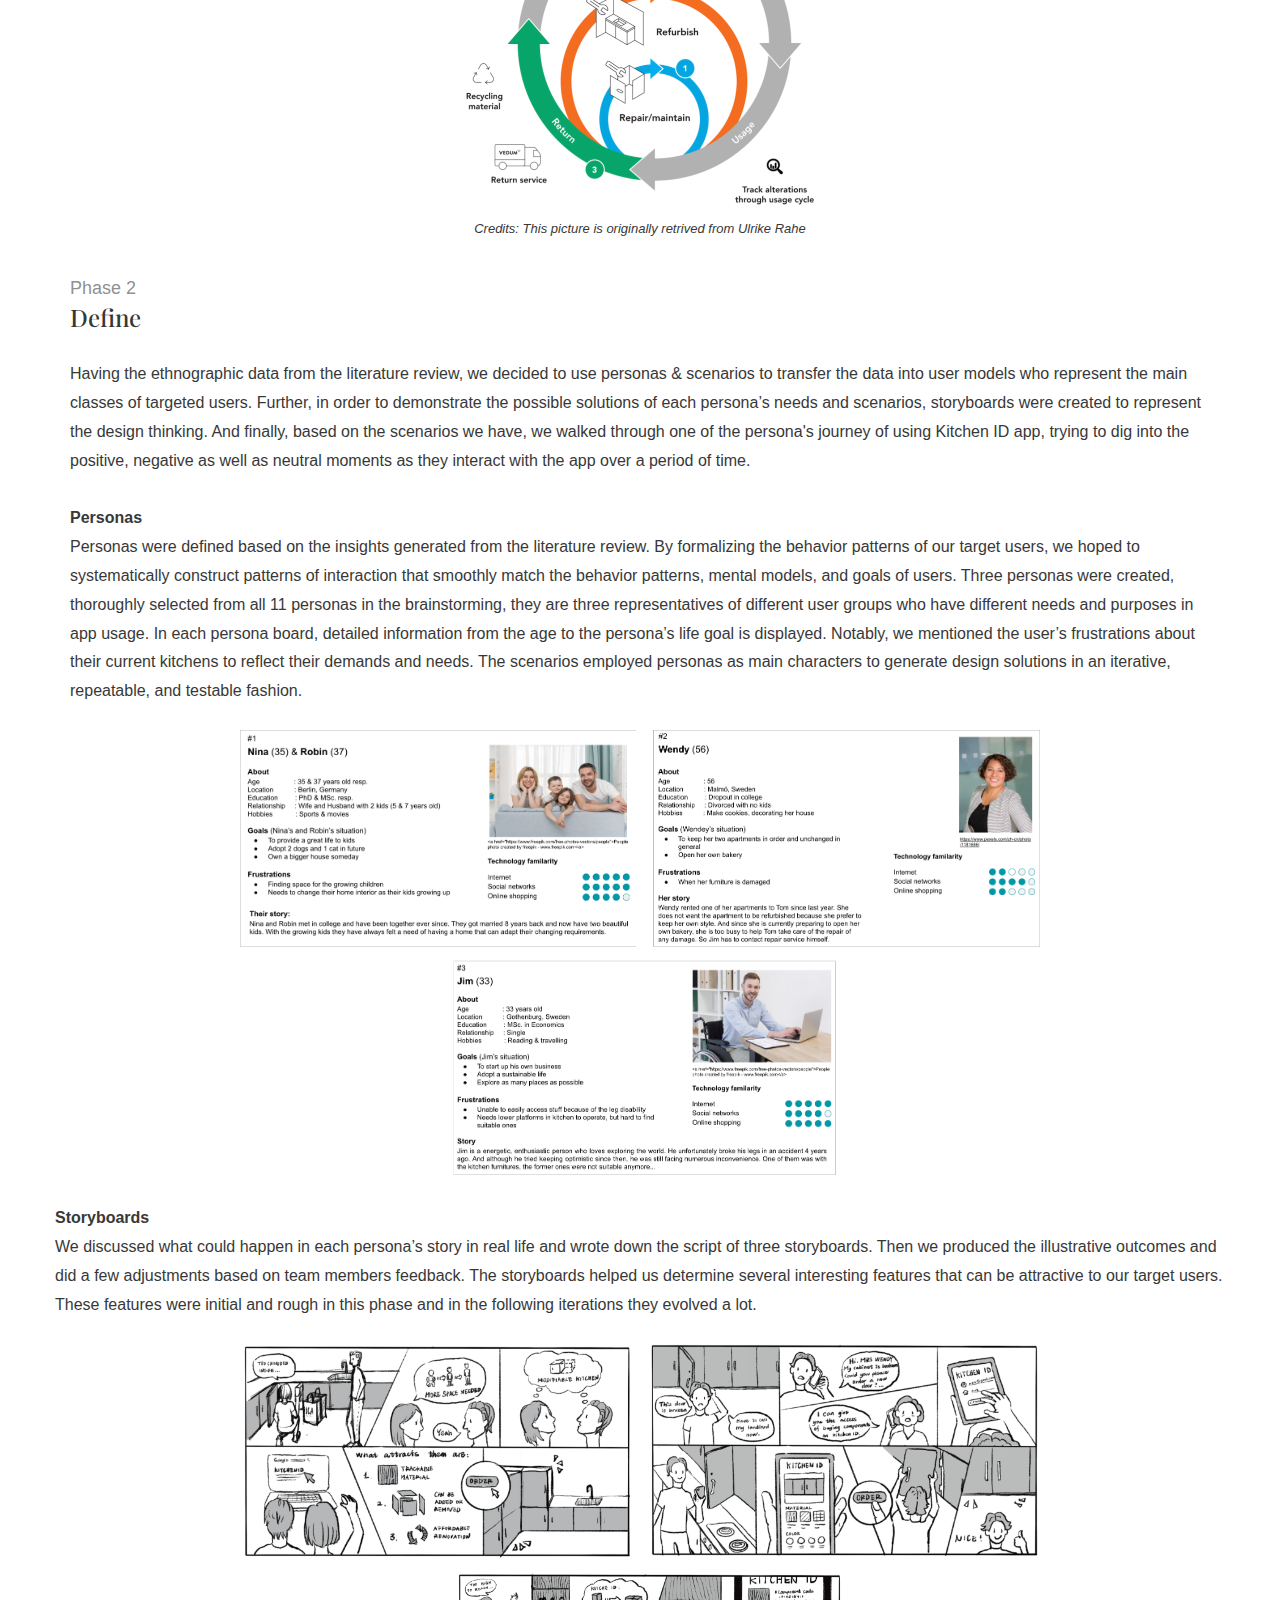
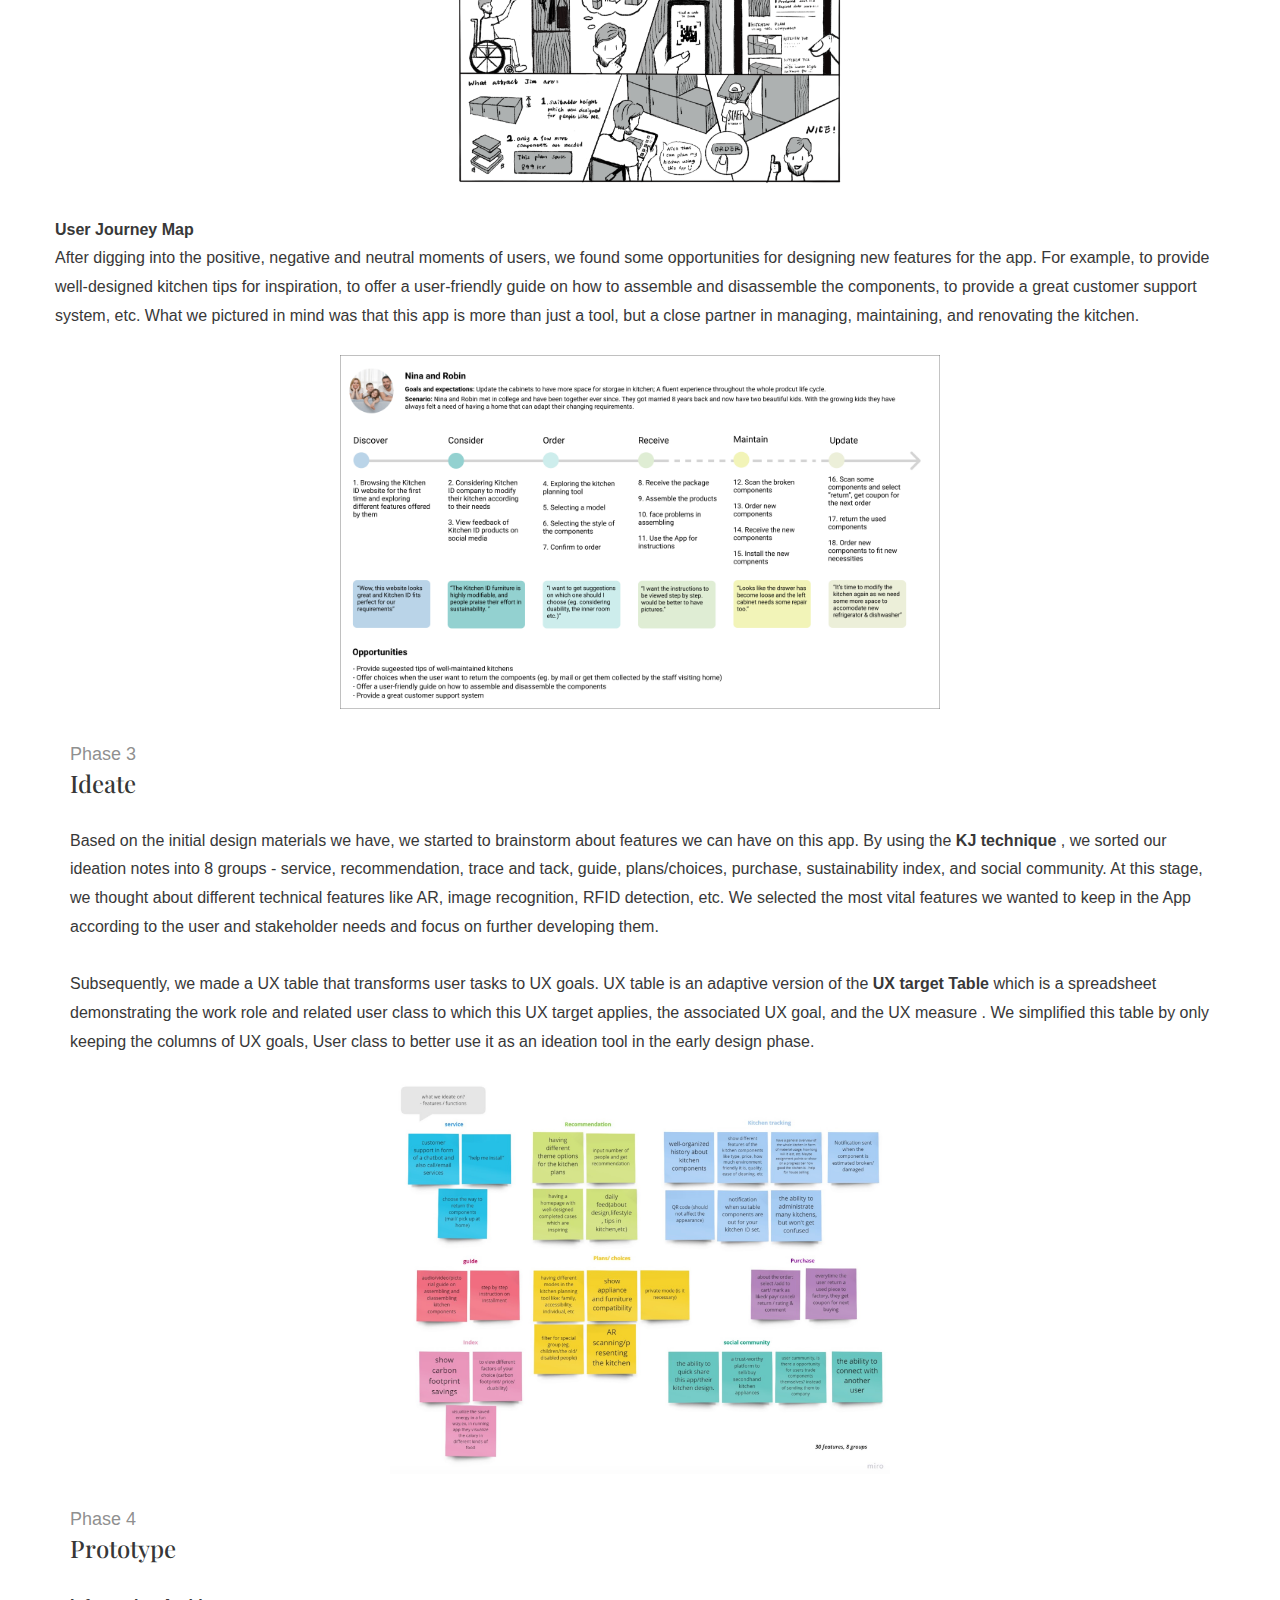
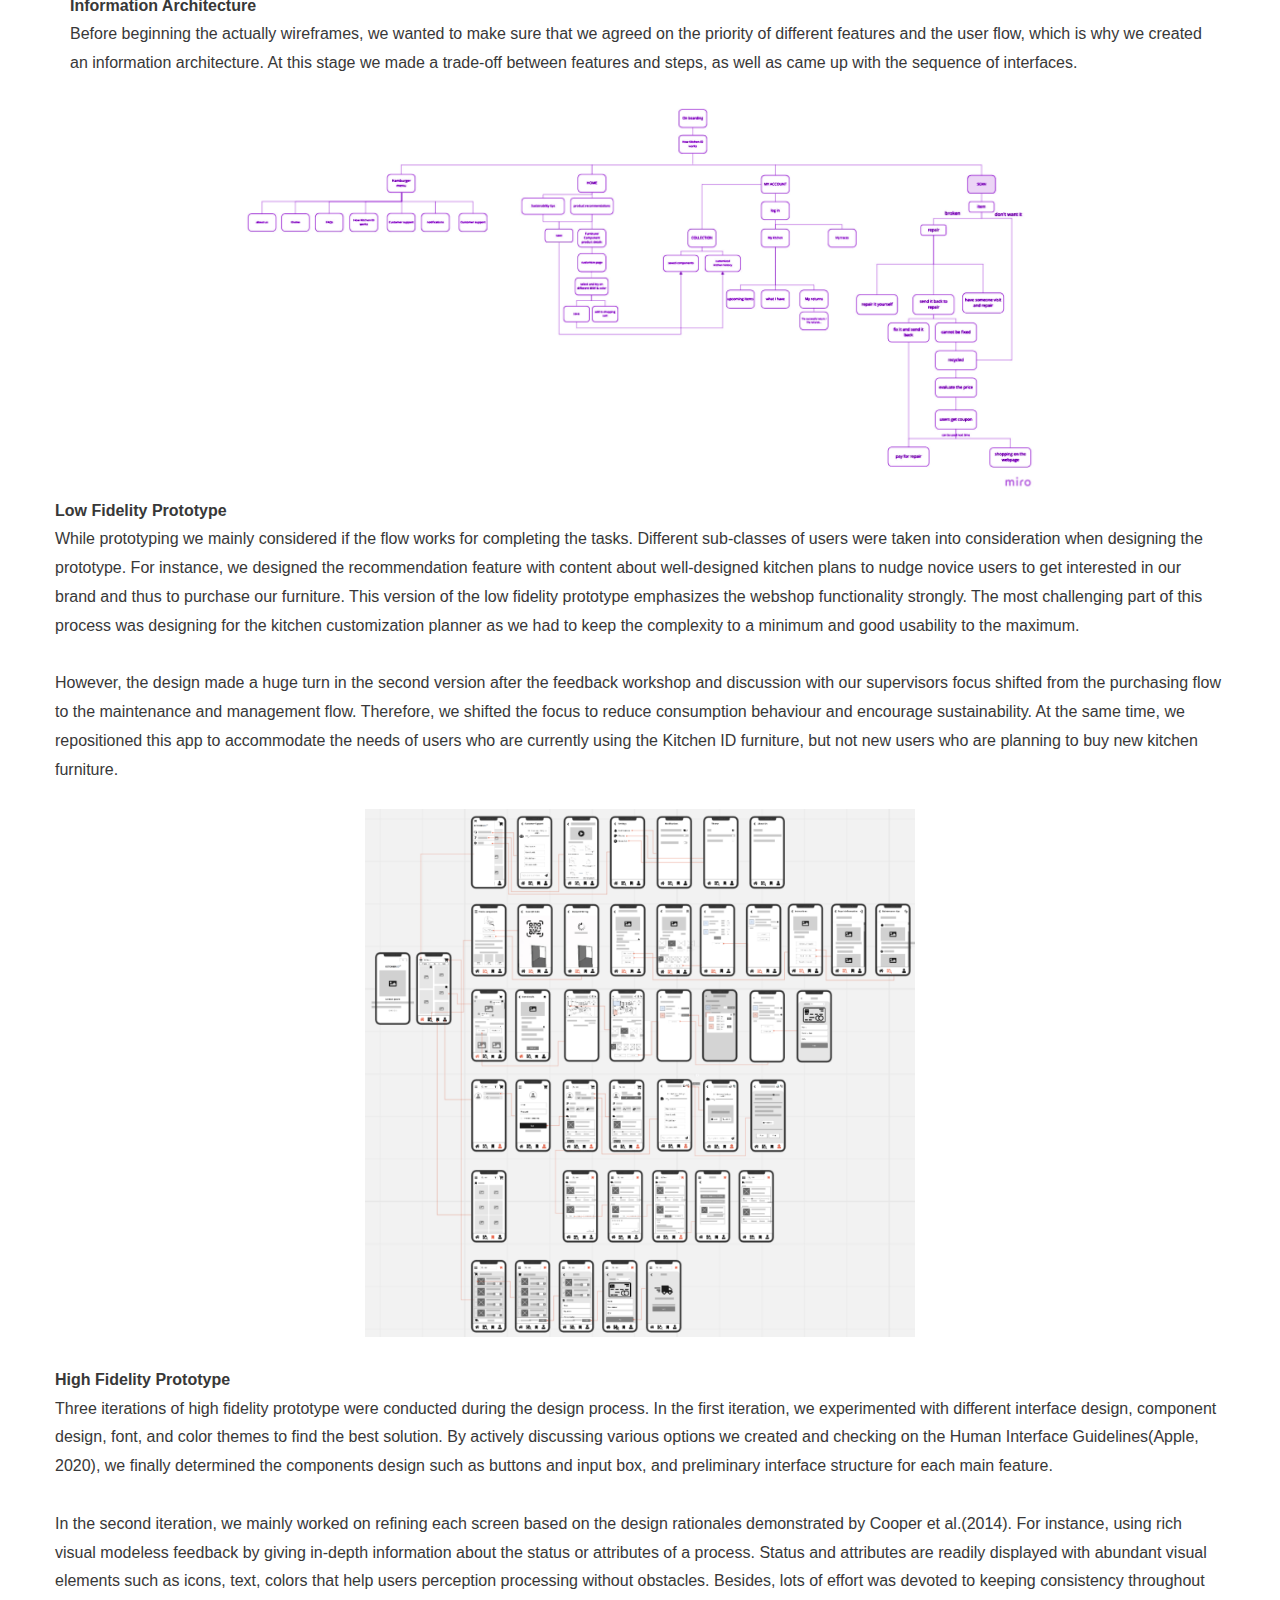
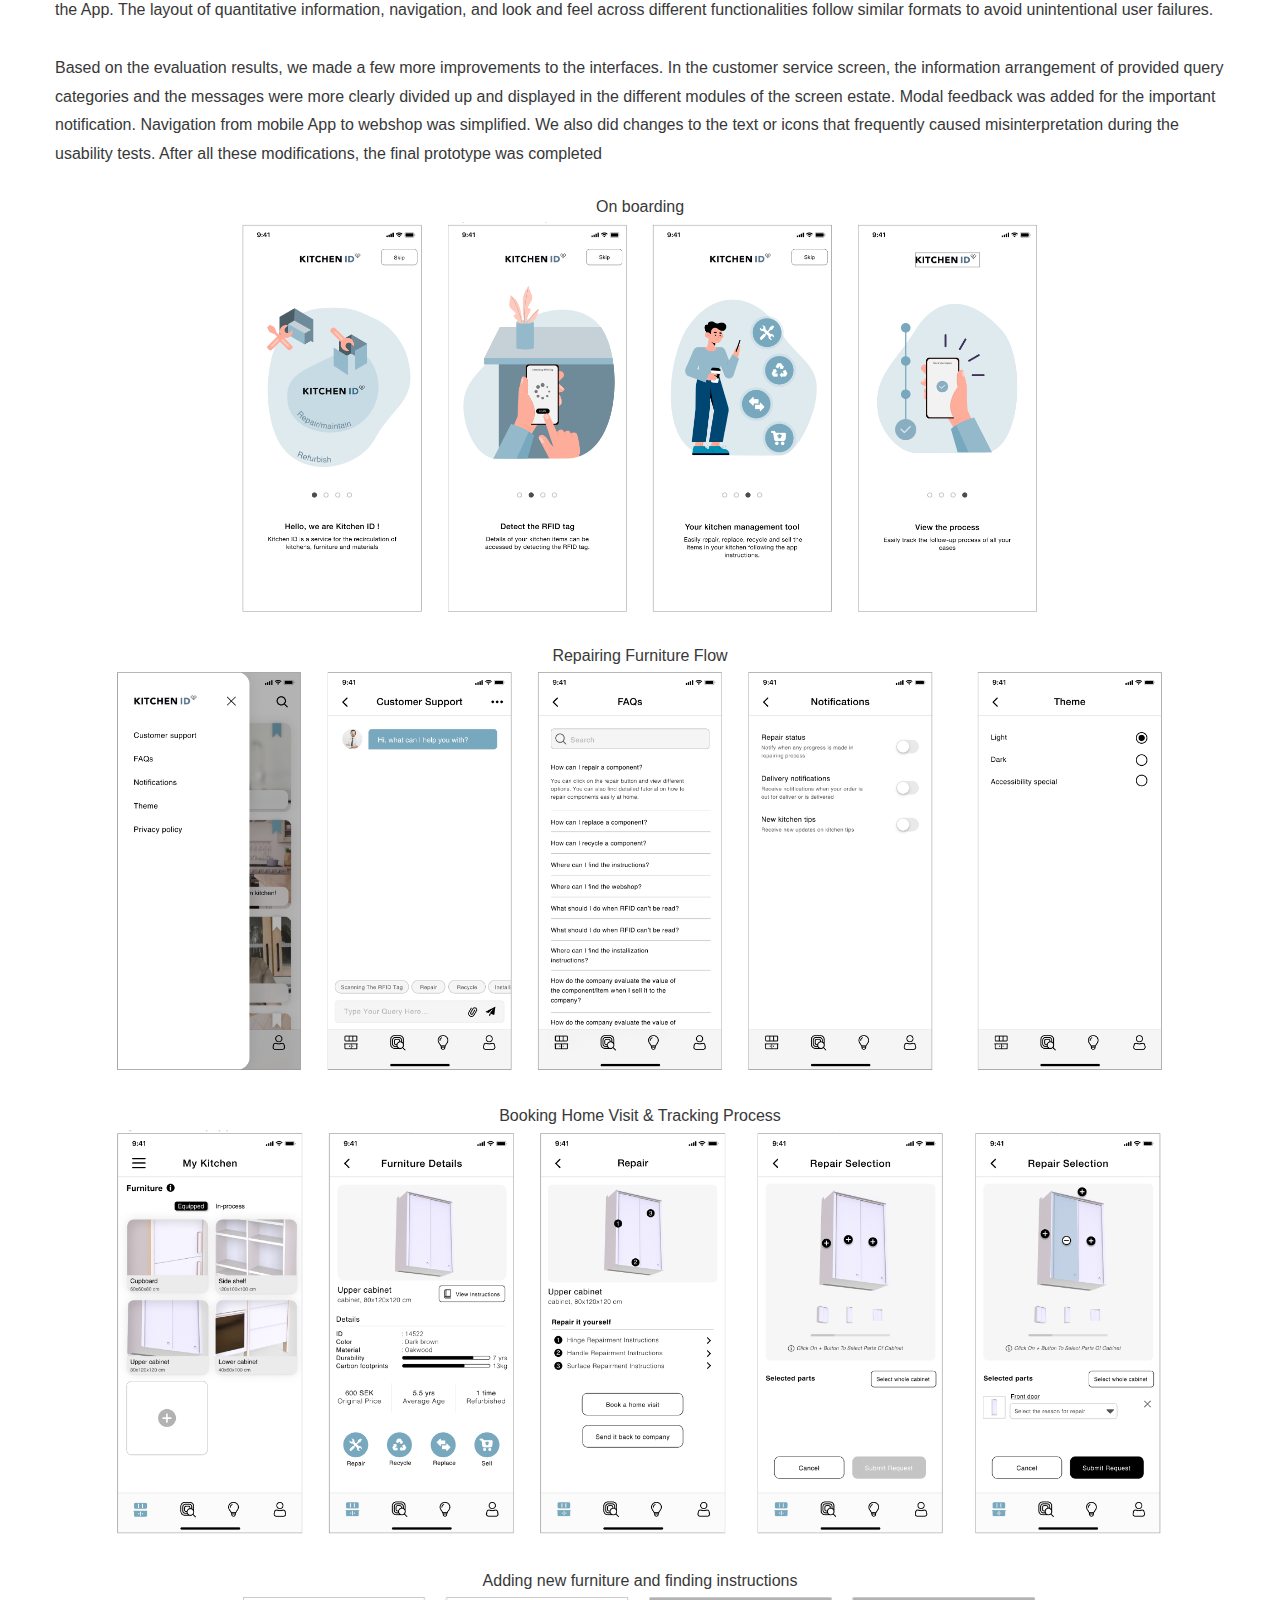
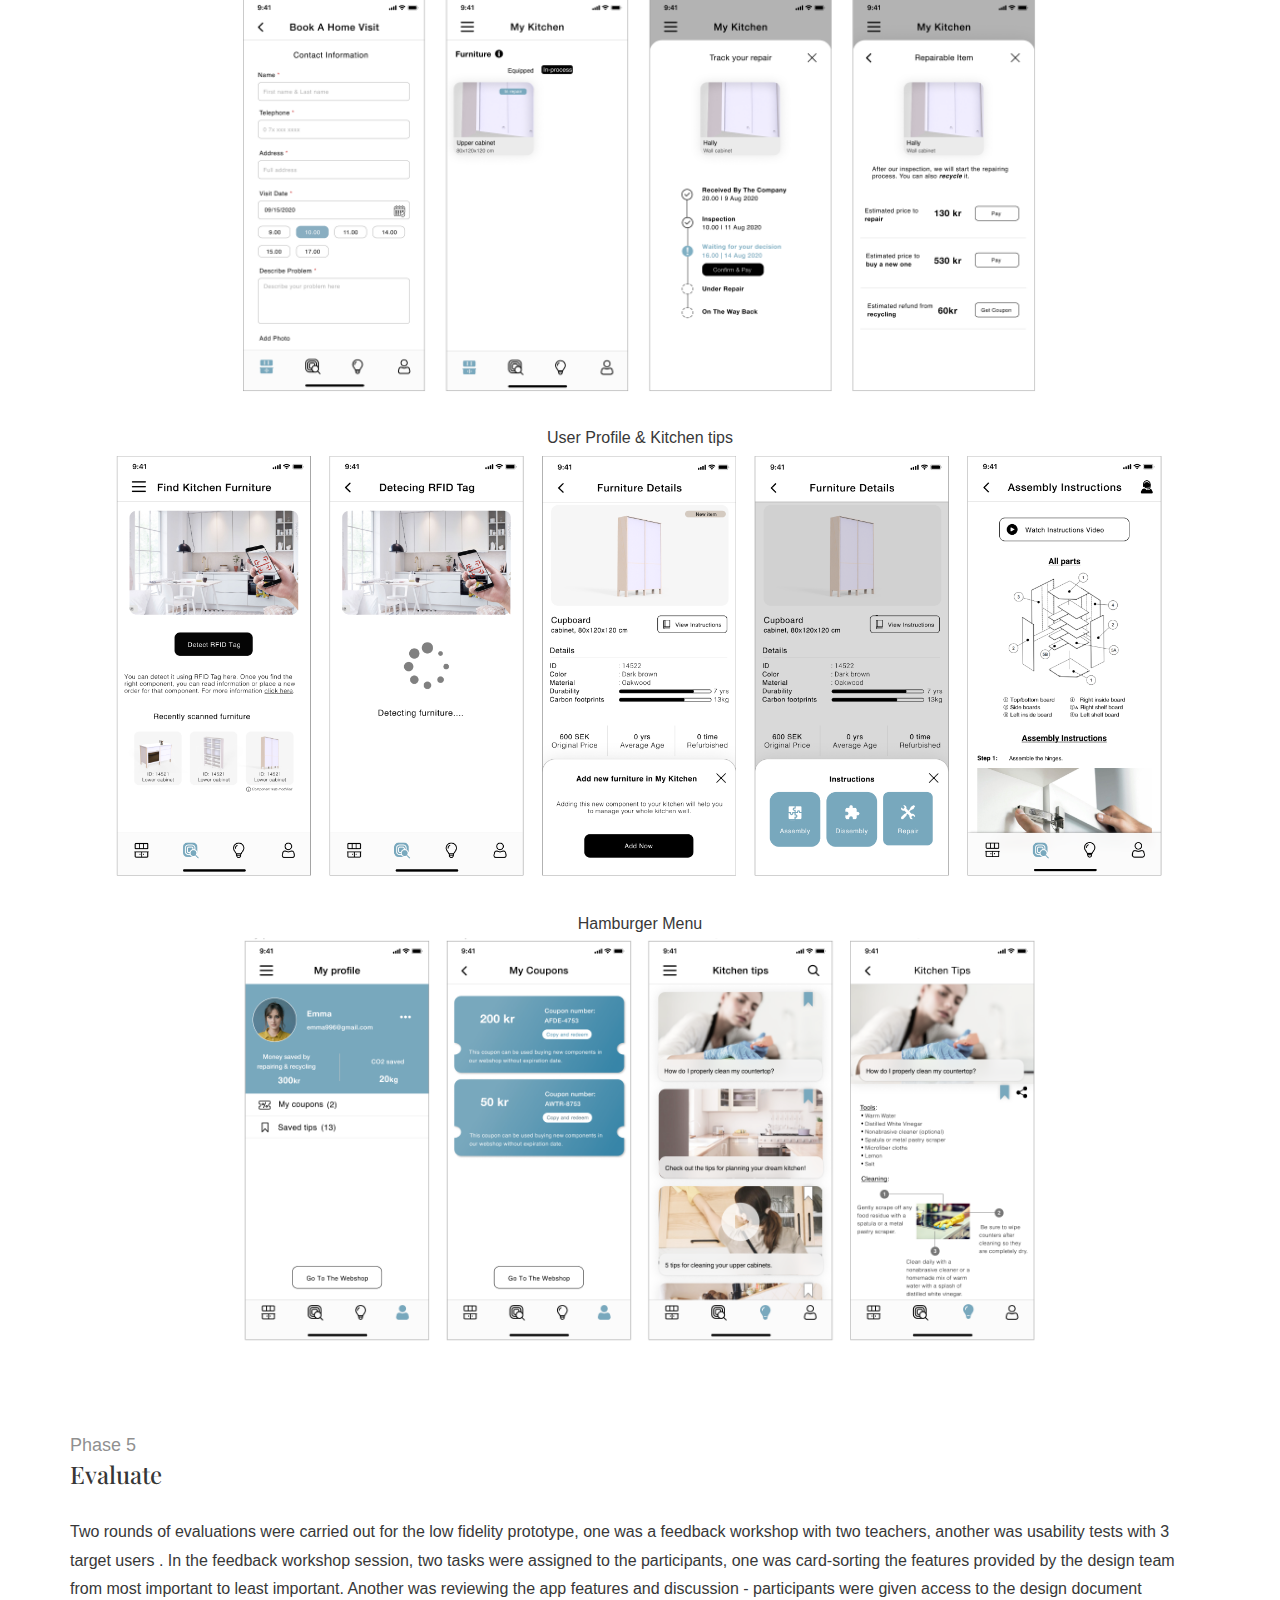
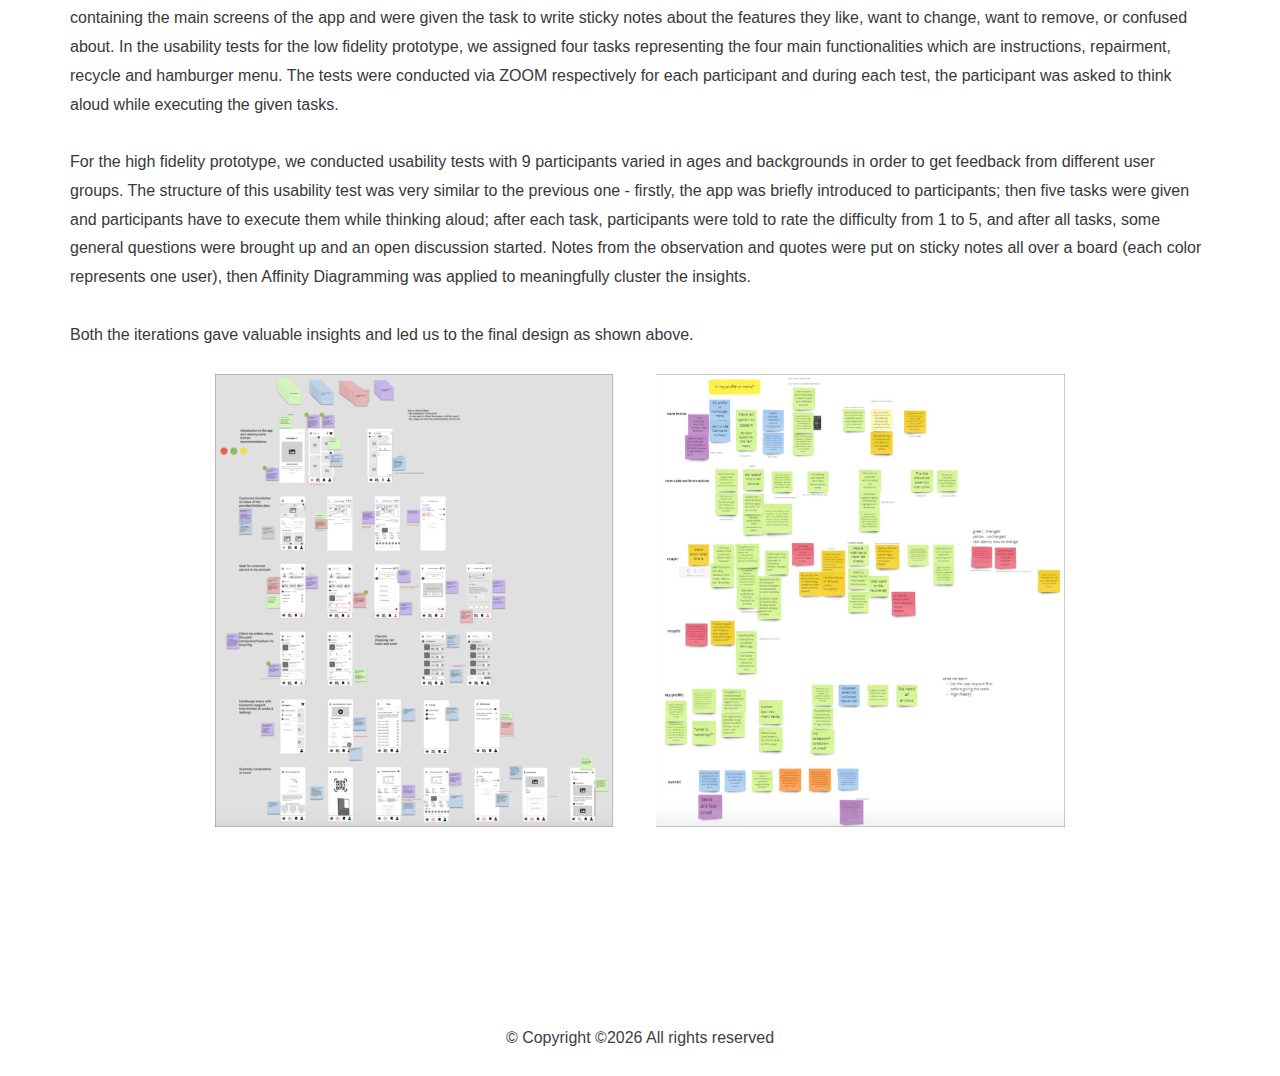
==== commit 79282806: "New projects" ====
--- a/circularkitchen.html
+++ b/circularkitchen.html
@@ -129,9 +129,9 @@
 <br><br>
 					This research project was initially started at Chalmers University by Ulrike Rahe, a professor in Industrial Design, 
 					and her colleagues. Our aim was to provide an interactive solution adapts to a circular kitchen service and enables 
-					users to efficiently manage the recirculation of their furniture. Thus, this project involves designing an app that
-					 offers a platform to manage the kitchen with an ability to easily identify and track various kitchen components and
-					  repair, recycle, and sell them. Furthermore, this project was completely executed online due to Covid-19 pandemic and was done
+					users to efficiently manage the <b>recirculation of their furniture</b>. Thus, this project involves designing an app that
+					 offers a platform to manage the kitchen with an ability to easily identify and <b> track various kitchen components </b>and
+					 <b> repair, recycle, and sell </b>them. Furthermore, this project was completely executed online due to Covid-19 pandemic and was done
 					   by a group of 3 people including myself.<br></p>
 
 				</div>
--- a/css/style.css
+++ b/css/style.css
@@ -12,12 +12,12 @@
 *
 * ======================================================= */
 body {
-  font-family: "Karla", Arial, sans-serif;
+  font-family: "Neutra Text", Arial, sans-serif;
   line-height: 1.8;
   font-size: 16px;
   font-weight: 400;
   background: #fafafa;
-  color: gray; }
+  color: 	#404040; }
   body.menu-show {
     overflow: hidden;
     position: fixed;
@@ -72,7 +72,7 @@
 p, span {
   margin-bottom: 1.5em;
   font-weight: 400;
-  font-family: "Karla", Arial, sans-serif; }
+  font-family: "Neutra Text", Arial, sans-serif; }
 
 ul, ol {
   display: block;
@@ -358,7 +358,7 @@
         text-decoration: none; }
 
 
-#colorlib-progress{
+#inspiration{
   padding-top: 10em;
 
   clear: both;
@@ -382,7 +382,7 @@
     #colorlib-work,
     #colorlib-blog,
     #colorlib-testimony,
-    #colorlib-progress,
+    #inspiration,
     #colorlib-contact,
     #colorlib-about {
       padding: 5em 0; } }
@@ -392,7 +392,7 @@
   top: .4em;
   left: -50px; }
   .rotate .heading {
-    font-family: "Karla", Arial, sans-serif;
+    font-family: "Neutra Text", Arial, sans-serif;
     font-size: 14px;
     text-transform: uppercase;
     letter-spacing: 1em;
@@ -452,7 +452,7 @@
     top: 7px;
     left: 30px; }
     .about-desc .rotate .heading {
-      font-family: "Karla", Arial, sans-serif;
+      font-family: "Neutra Text", Arial, sans-serif;
       font-size: 14px;
       text-transform: uppercase;
       letter-spacing: 1em;
@@ -780,7 +780,7 @@
 .services {
   margin-bottom: 4em; }
   .services h3 {
-    font-family: "Karla", Arial, sans-serif;
+    font-family: "Neutra Text", Arial, sans-serif;
     font-size: 16px;
     text-transform: uppercase;
     font-weight: 700; }
@@ -950,7 +950,7 @@
       .article .blog-img .link .read {
         display: table-cell;
         vertical-align: middle;
-        font-family: "Karla", Arial, sans-serif;
+        font-family: "Neutra Text", Arial, sans-serif;
         color: #fff;
         font-size: 12px;
         text-transform: uppercase;
@@ -1112,7 +1112,7 @@
     outline: none !important; }
 
 .btn-primary {
-  background: #CA82F8;
+  background: white;
   color: #fff;
   border: 2px solid #CA82F8; }
   .btn-primary:hover, .btn-primary:focus, .btn-primary:active {
@@ -1127,7 +1127,11 @@
     .btn-primary.btn-outline:hover, .btn-primary.btn-outline:focus, .btn-primary.btn-outline:active {
       background: #CA82F8;
       color: #fff; }
-
+      .btn-primary:active, .btn-primary.active, .open > .btn-primary.dropdown-toggle {
+        background: transparent !important;
+        color: black !important;
+        border: 2px solid black !important;
+    }
 .btn-success {
   background: #5cb85c;
   color: #fff;
@@ -1187,6 +1191,13 @@
     .btn-danger.btn-outline:hover, .btn-danger.btn-outline:focus, .btn-danger.btn-outline:active {
       background: #d9534f;
       color: #fff; }
+
+      .img-responsive5 {
+        display: block;
+        max-width: 100%;
+        height: auto;
+        margin-top: 17px;
+    }
 
 .btn-outline {
   background: none;
@@ -1360,7 +1371,32 @@
  .loadmore{
   display: none;
  }
+ .block-27 ul {
+  padding: 0;
+  margin: 0; }
+  .block-27 ul li {
+    display: inline-block;
+    margin-bottom: 4px;
+    font-weight: 400; }
+    .block-27 ul li a, .block-27 ul li span {
+      color: #4d4d4d;
+      width: 40px;
+      height: 40px;
+      line-height: 25px;
+      border-radius: 50%;
+      border: 1px solid #d9d9d9; }
+    .block-27 ul li.active a, .block-27 ul li.active span {
+      background: #fce7f1;
+      color: #ee76ad;
+      border: 1px solid transparent; }
+
+
  .img-responsive1{
+  display: block;
+  max-width: 80%;
+  height: auto;
+ }
+ .img-responsive2{
   display: block;
   max-width: 80%;
   height: auto;
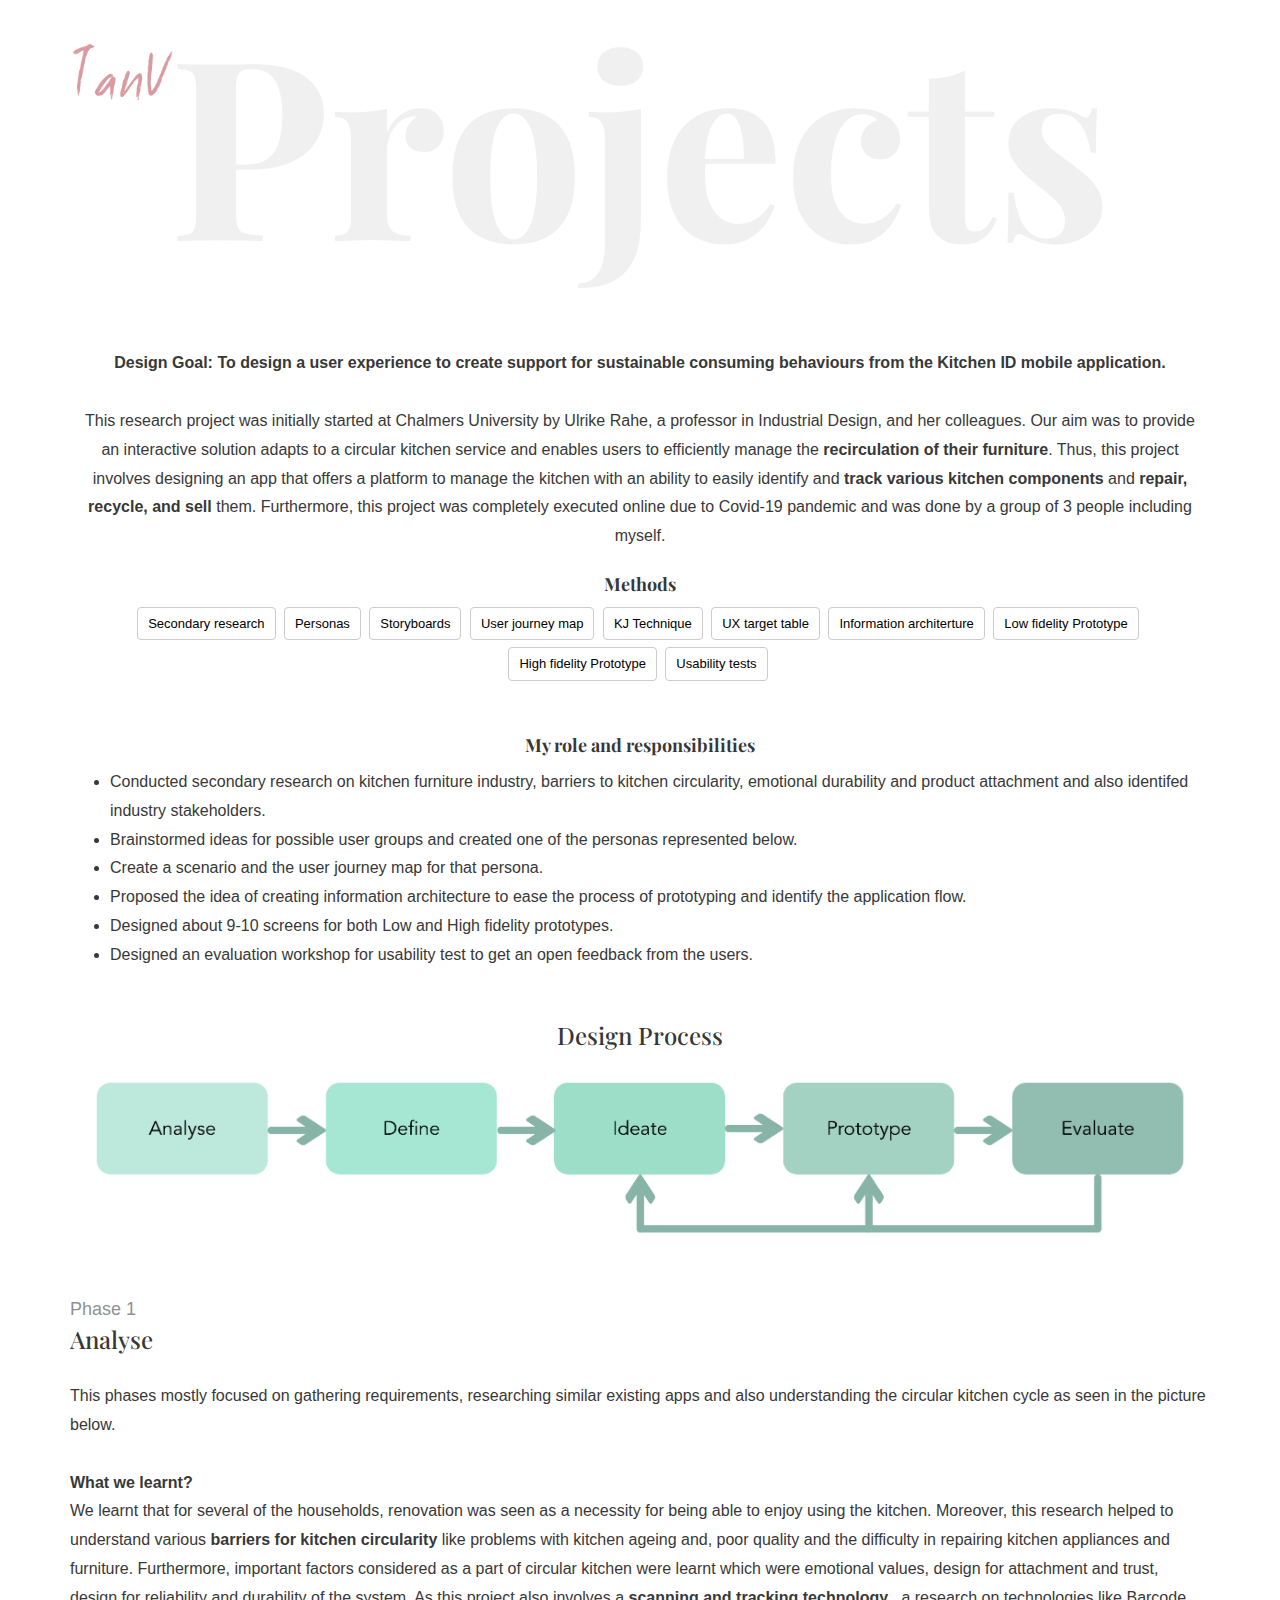
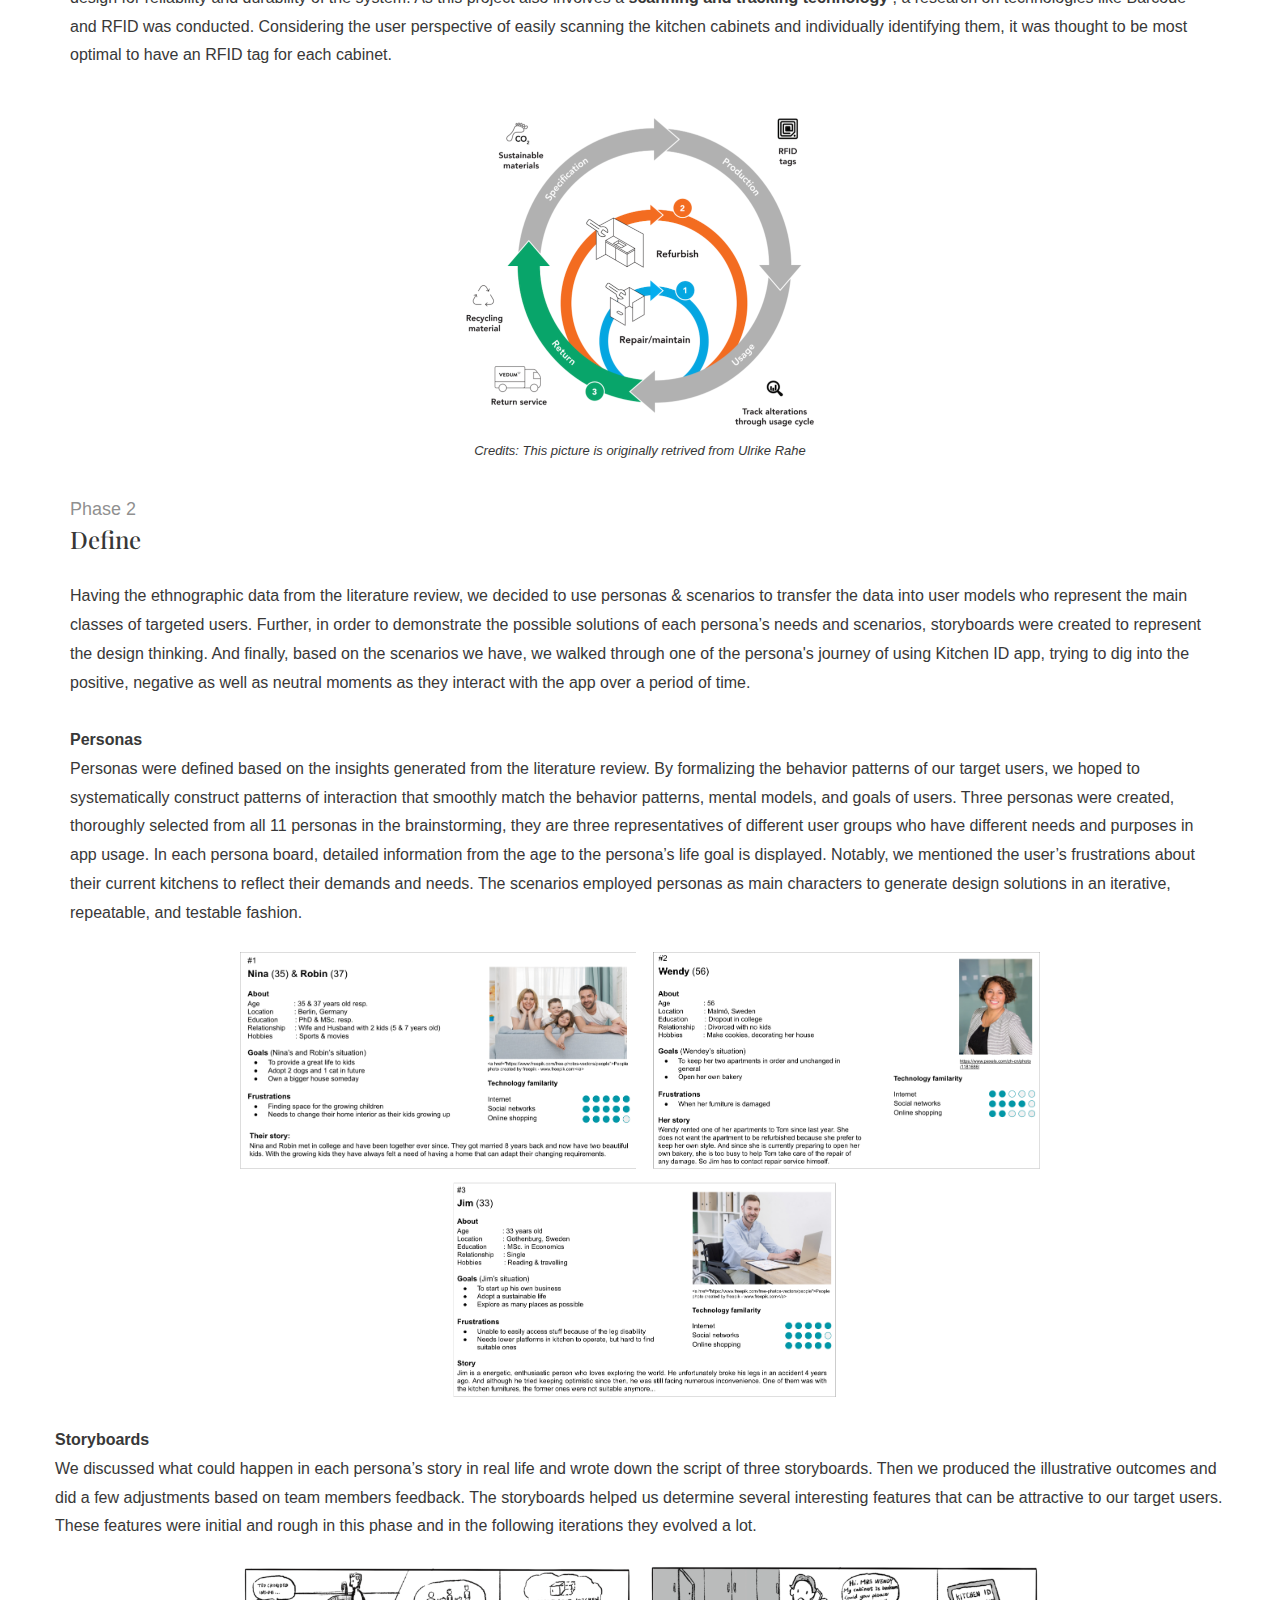
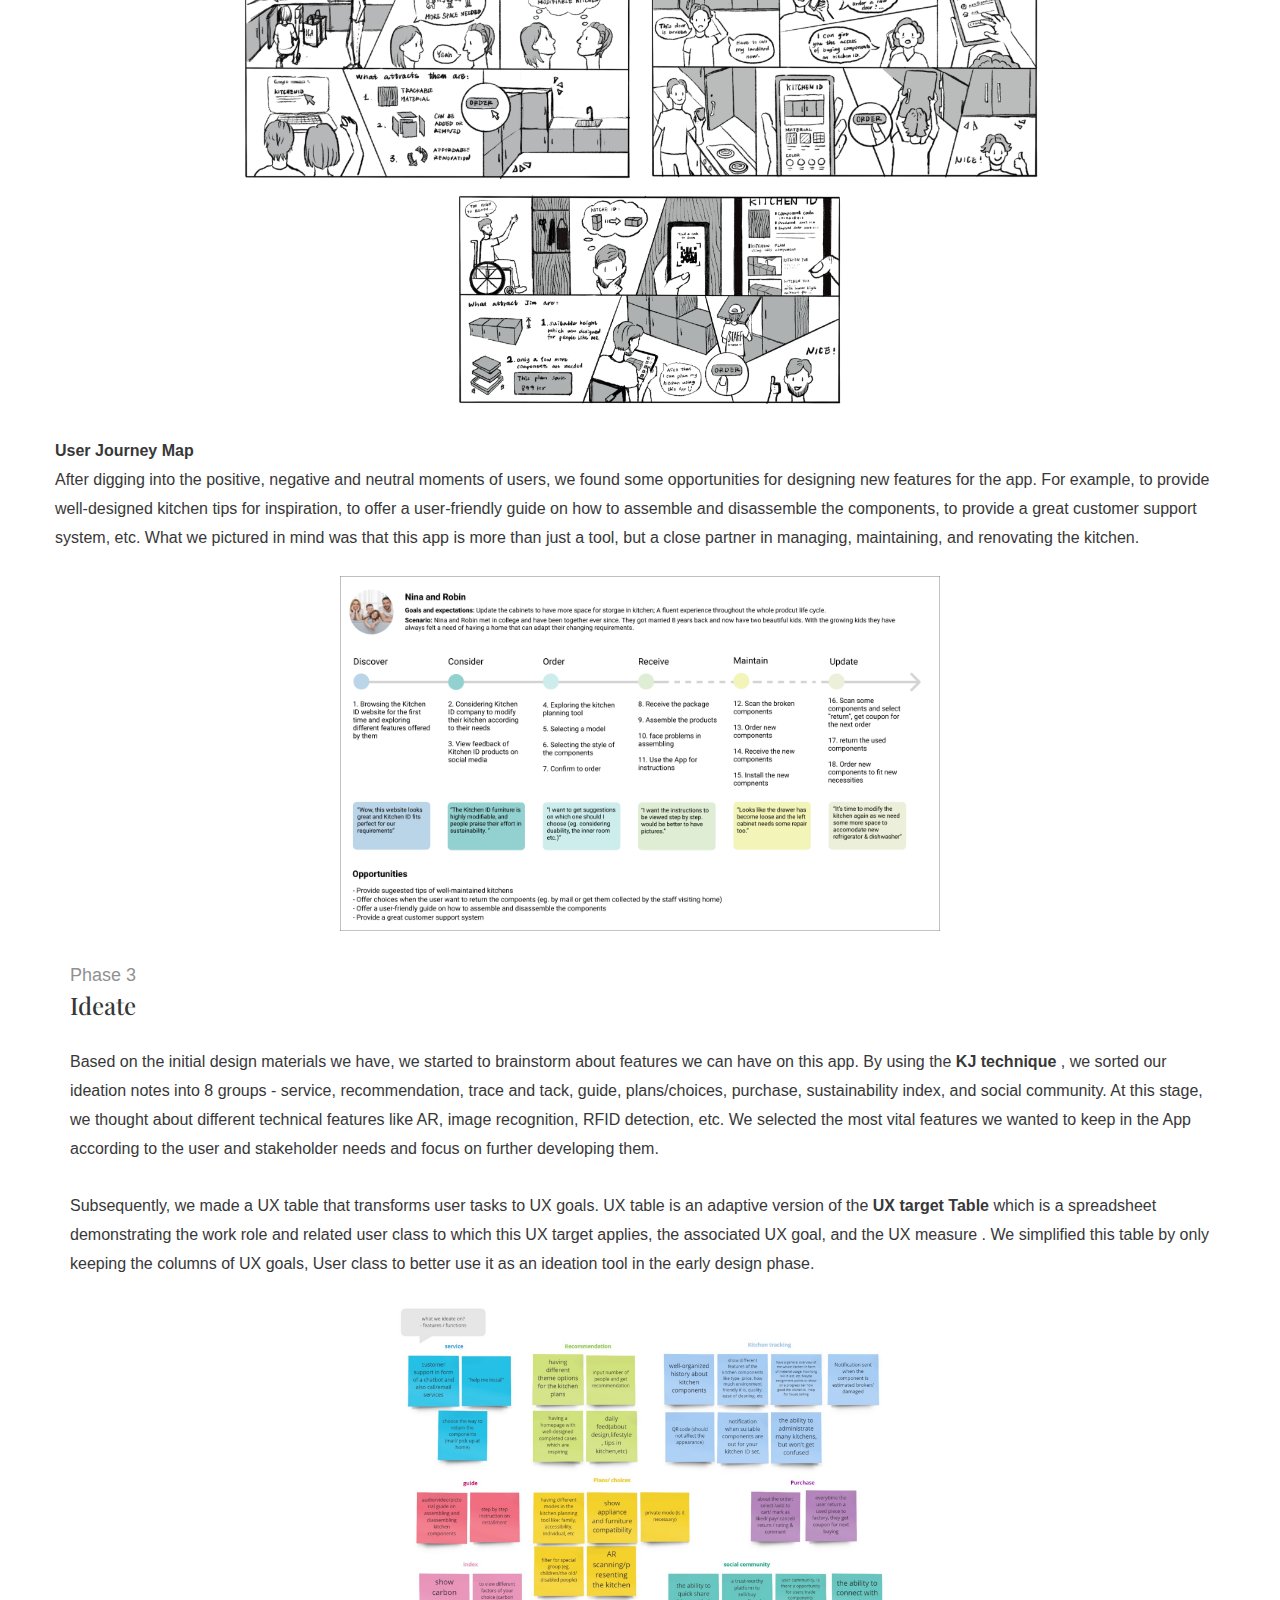
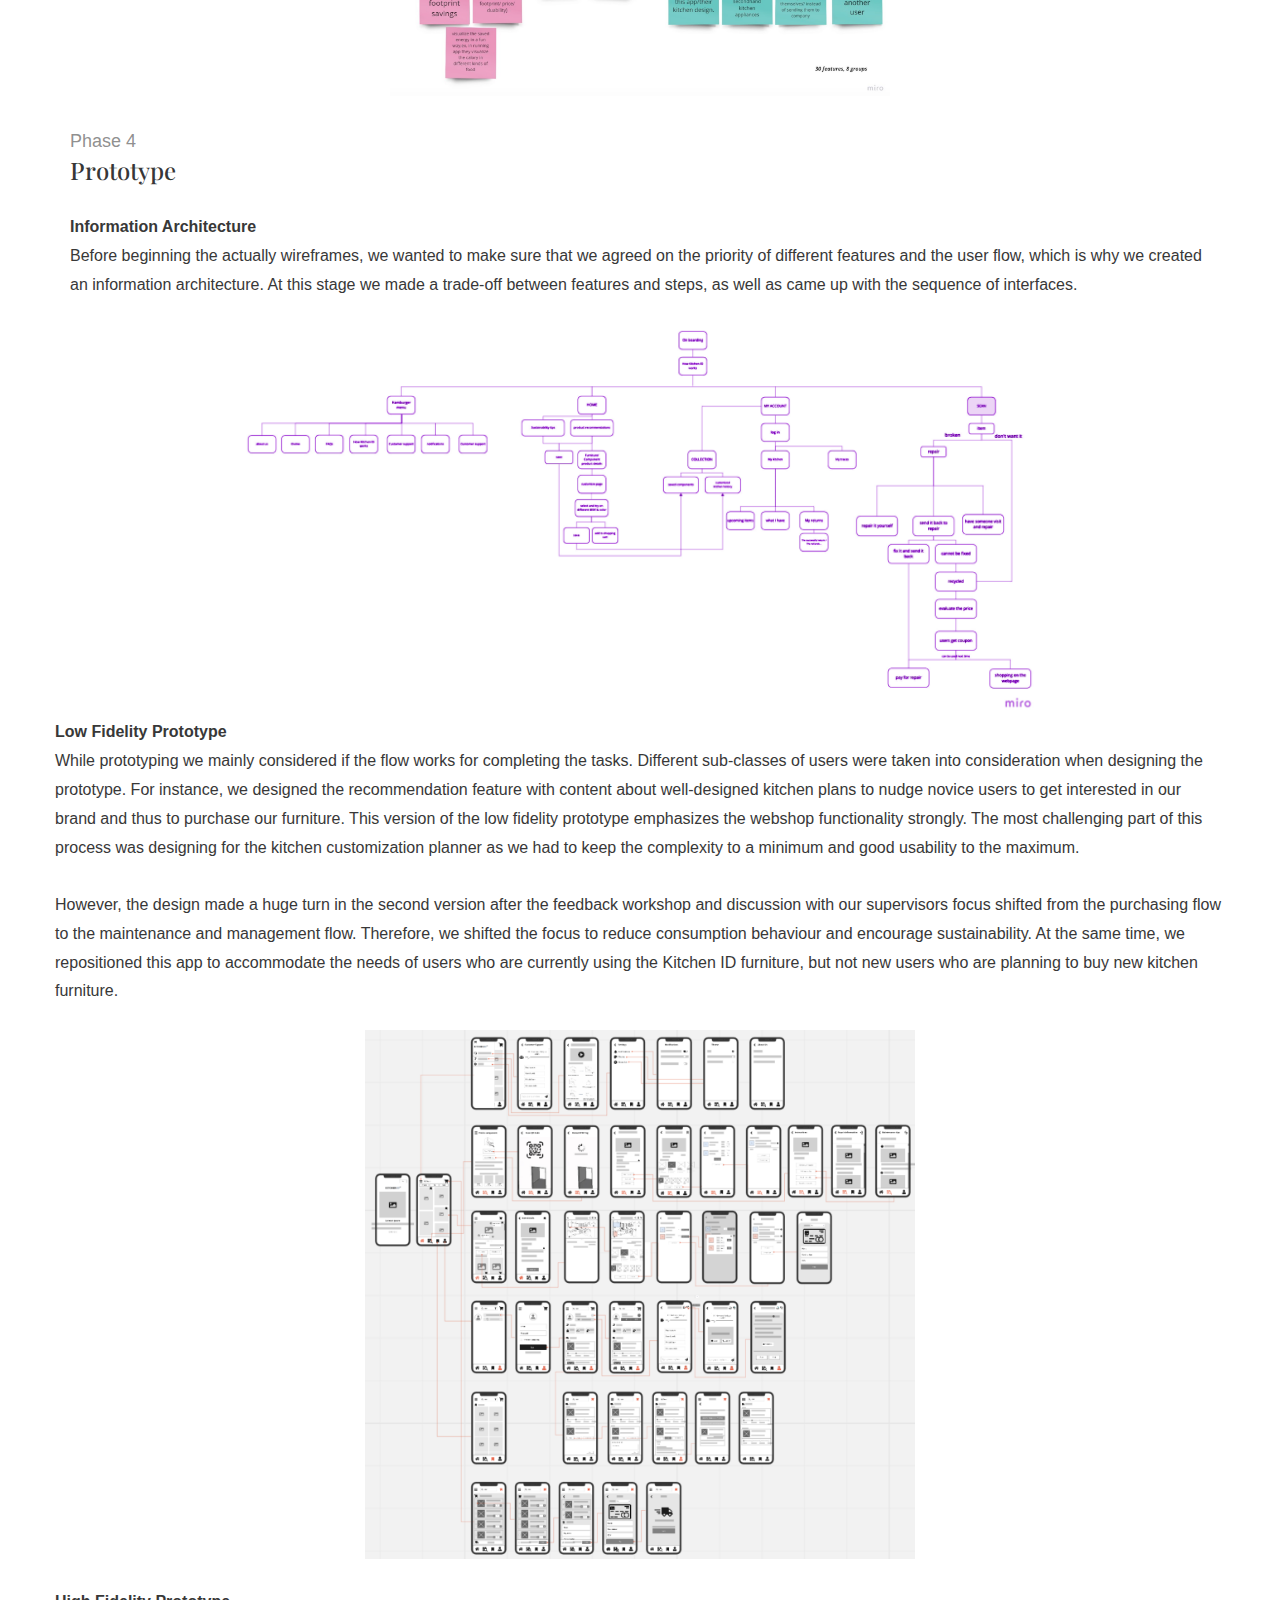
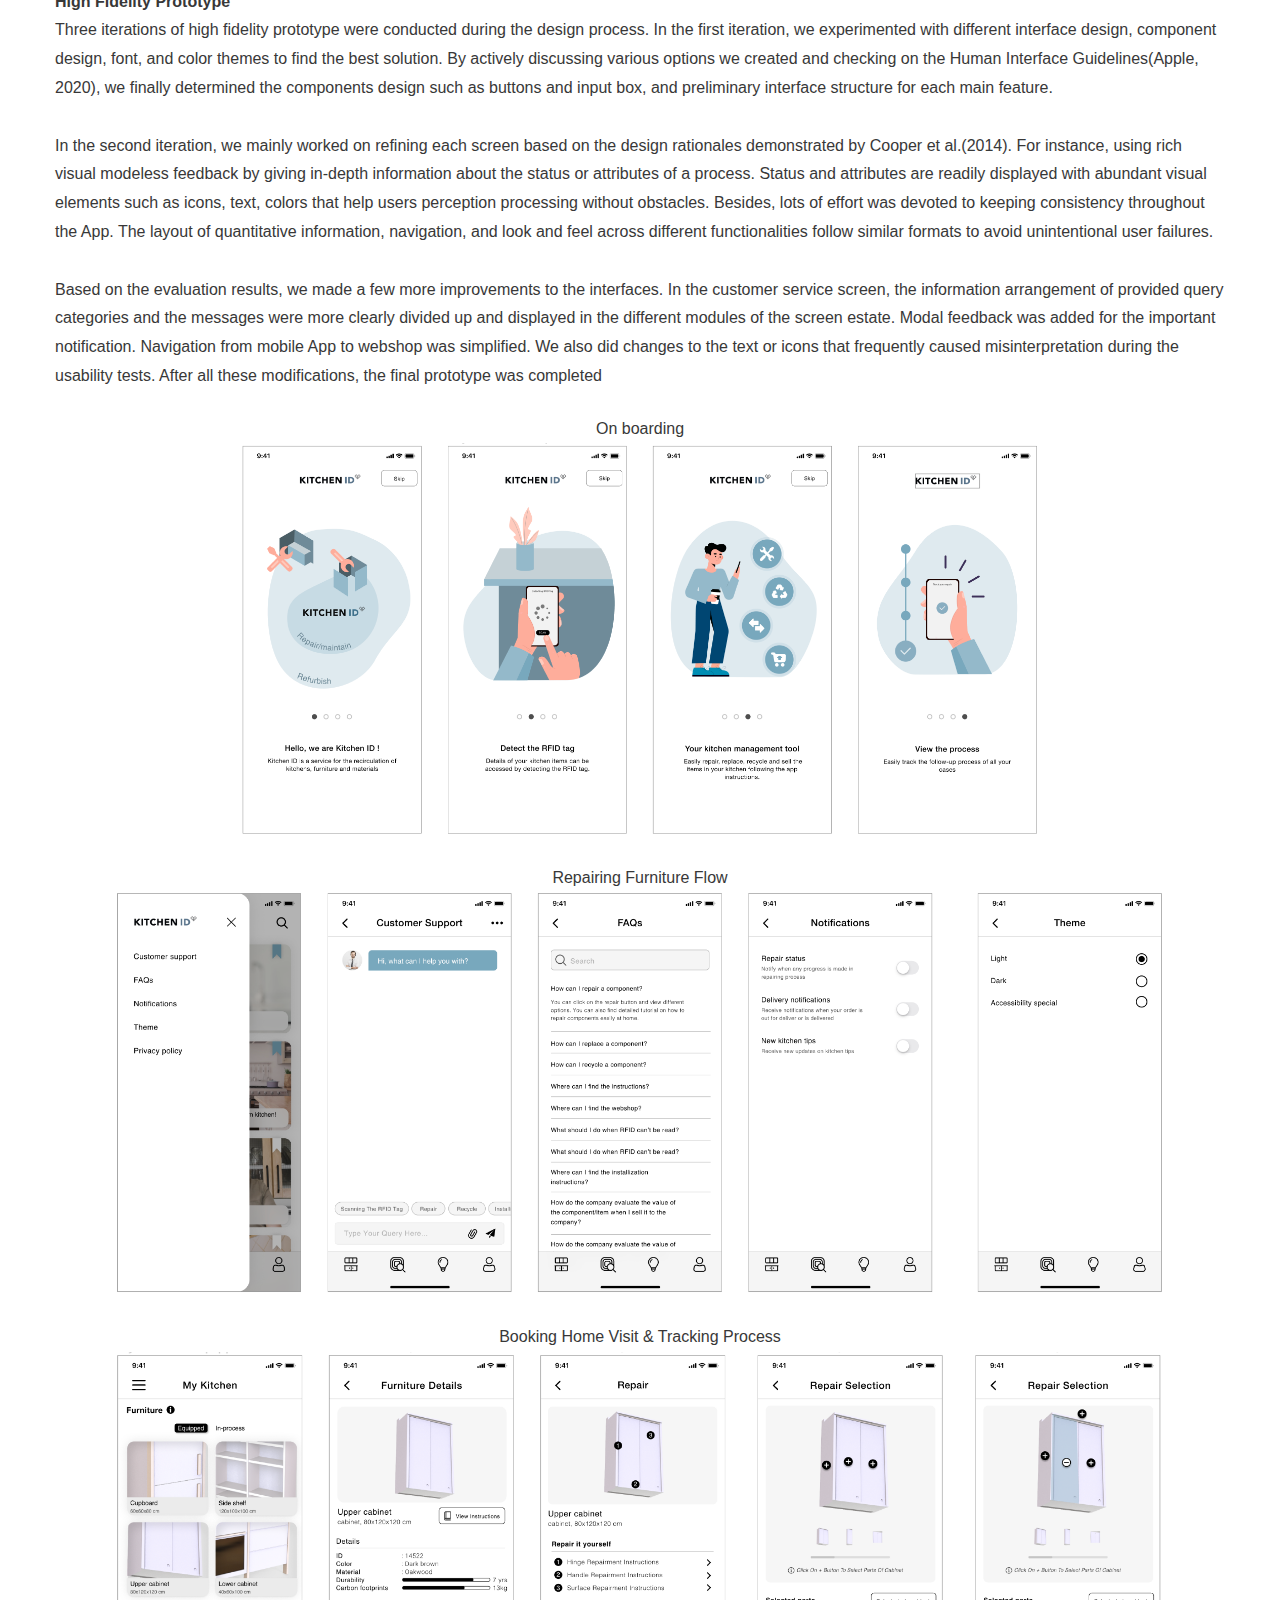
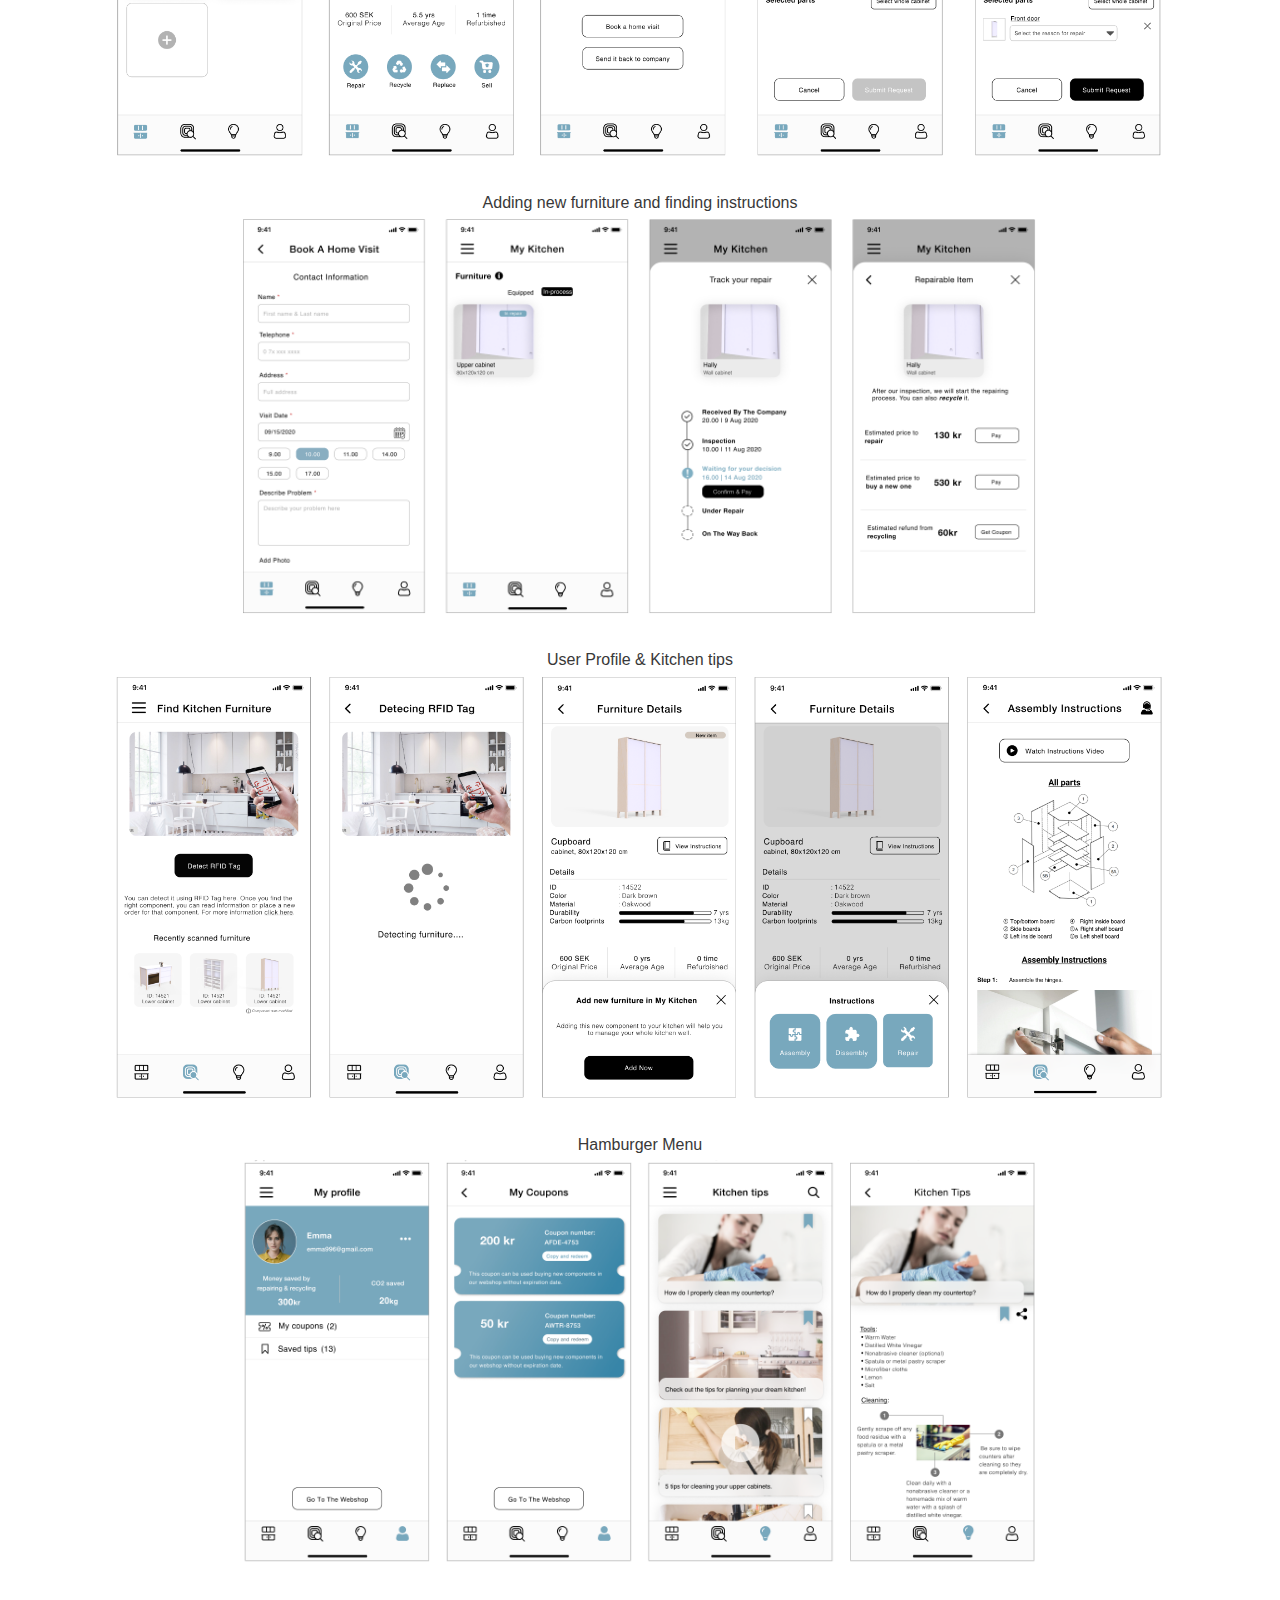
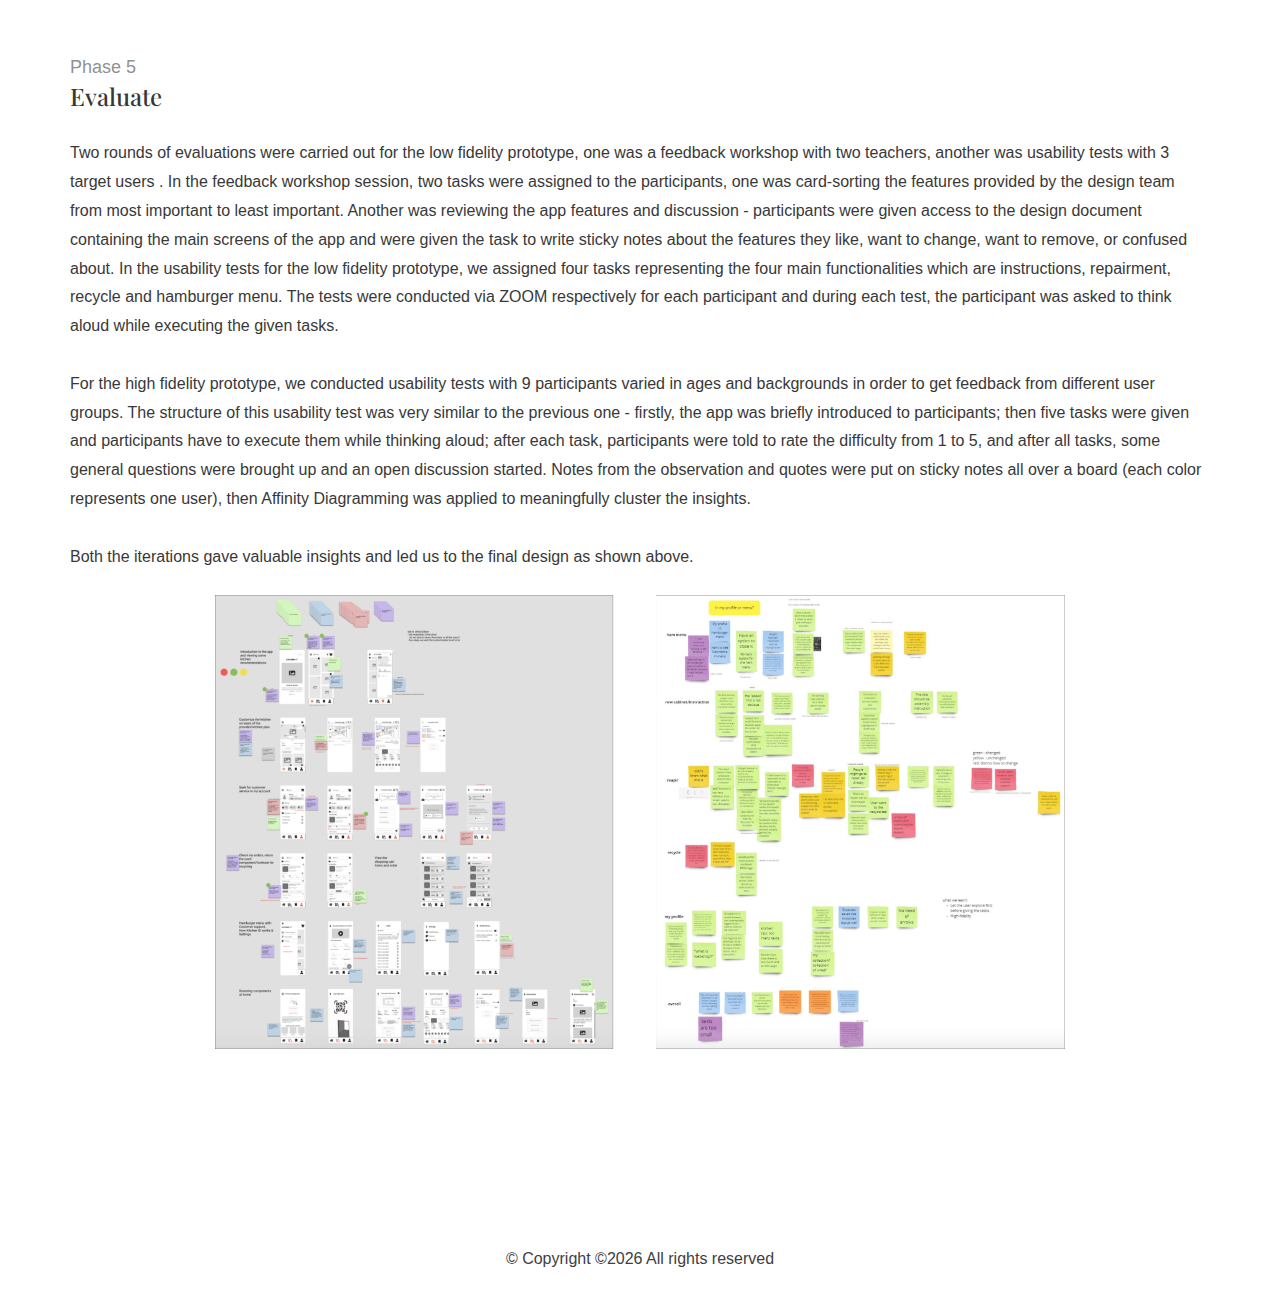
==== commit dc5356dc: "Added roles and responsibilities" ====
--- a/circularkitchen.html
+++ b/circularkitchen.html
@@ -137,7 +137,7 @@
 				</div>
 				<div class="clear"></div>
 				<center>
-				<h4>Methods </h4>
+				<h4><b>Methods </b></h4>
 				<div class="tagcloud">
 					<a class="tag-cloud-link"><font color="black">Secondary research</font></a>
 					<a class="tag-cloud-link"><font color="black">Personas</font></a>
@@ -149,15 +149,20 @@
 					<a class="tag-cloud-link"><font color="black">Low fidelity Prototype</font></a>
 					<a class="tag-cloud-link"><font color="black">High fidelity Prototype</font></a>
 					<a class="tag-cloud-link"><font color="black">Usability tests</font></a>
-				  </div>
-				  
-				  <h4><br>	Tools </h4>
-				  <div class="tagcloud">
-					<a class="tag-cloud-link"><font color="black">Figma</font></a>
-					<a class="tag-cloud-link"><font color="black">Adobe Photoshop</font></a>
-					<a class="tag-cloud-link"><font color="black">Flaticon library</font></a>
-				  </div>
-				  </center>
+				  </div><br>
+				  <h4><br><b>	My role and responsibilities </b></h4>
+				</center>
+				  <ul>
+					<li>Conducted secondary research on kitchen furniture industry, barriers to kitchen circularity, emotional durability and product attachment and also identifed industry stakeholders.</li>
+					<li>Brainstormed ideas for possible user groups and created one of the personas represented below.</li>
+					<li>Create a scenario and the user journey map for that persona.</li>
+					<li>Proposed the idea of creating information architecture to ease the process of prototyping and identify the application flow. </li>
+					<li>Designed about 9-10 screens for both Low and High fidelity prototypes.</li>
+					<li>Designed an evaluation workshop for usability test to get an open feedback from the users.</li>
+				  </ul>
+				
+				
+				
 				
 						<div class="clear"></div>
 
@@ -425,7 +430,7 @@
 
 						<div class="article animate-box">
 							<div class="desc">
-								<center><a href="museumproject.html"  class="btn btn-primary btn-outline">Next Project -></a>	</center>
+								<center><a href="styrnstall.html"  class="btn btn-primary btn-outline">Next Project -></a>	</center>
 							</div>
 						</div>
 					</div>
--- a/css/style.css
+++ b/css/style.css
@@ -12,7 +12,7 @@
 *
 * ======================================================= */
 body {
-  font-family: "Neutra Text", Arial, sans-serif;
+  font-family: "Palatino", Arial, sans-serif;
   line-height: 1.8;
   font-size: 16px;
   font-weight: 400;
@@ -38,7 +38,6 @@
   }
 
   .tagcloud a {
-    text-transform: uppercase;
     display: inline-block;
     padding: 4px 10px;
     margin-bottom: 7px;
@@ -46,7 +45,7 @@
     border-radius: 4px;
     color: #404044;
     border: 1px solid #ccc;
-    font-size: 11px; }
+    font-size: 13px; }
     .tagcloud a:hover {
       border: 1px solid #000; }
 
@@ -72,7 +71,7 @@
 p, span {
   margin-bottom: 1.5em;
   font-weight: 400;
-  font-family: "Neutra Text", Arial, sans-serif; }
+  font-family: "Palatino", Arial, sans-serif; }
 
 ul, ol {
   display: block;
@@ -392,7 +391,7 @@
   top: .4em;
   left: -50px; }
   .rotate .heading {
-    font-family: "Neutra Text", Arial, sans-serif;
+    font-family: "Palatino", Arial, sans-serif;
     font-size: 14px;
     text-transform: uppercase;
     letter-spacing: 1em;
@@ -452,7 +451,7 @@
     top: 7px;
     left: 30px; }
     .about-desc .rotate .heading {
-      font-family: "Neutra Text", Arial, sans-serif;
+      font-family: "Palatino", Arial, sans-serif;
       font-size: 14px;
       text-transform: uppercase;
       letter-spacing: 1em;
@@ -780,7 +779,7 @@
 .services {
   margin-bottom: 4em; }
   .services h3 {
-    font-family: "Neutra Text", Arial, sans-serif;
+    font-family: "Palatino", Arial, sans-serif;
     font-size: 16px;
     text-transform: uppercase;
     font-weight: 700; }
@@ -950,7 +949,7 @@
       .article .blog-img .link .read {
         display: table-cell;
         vertical-align: middle;
-        font-family: "Neutra Text", Arial, sans-serif;
+        font-family: "Palatino", Arial, sans-serif;
         color: #fff;
         font-size: 12px;
         text-transform: uppercase;
@@ -1196,7 +1195,7 @@
         display: block;
         max-width: 100%;
         height: auto;
-        margin-top: 17px;
+        margin-top: 28px;
     }
 
 .btn-outline {
